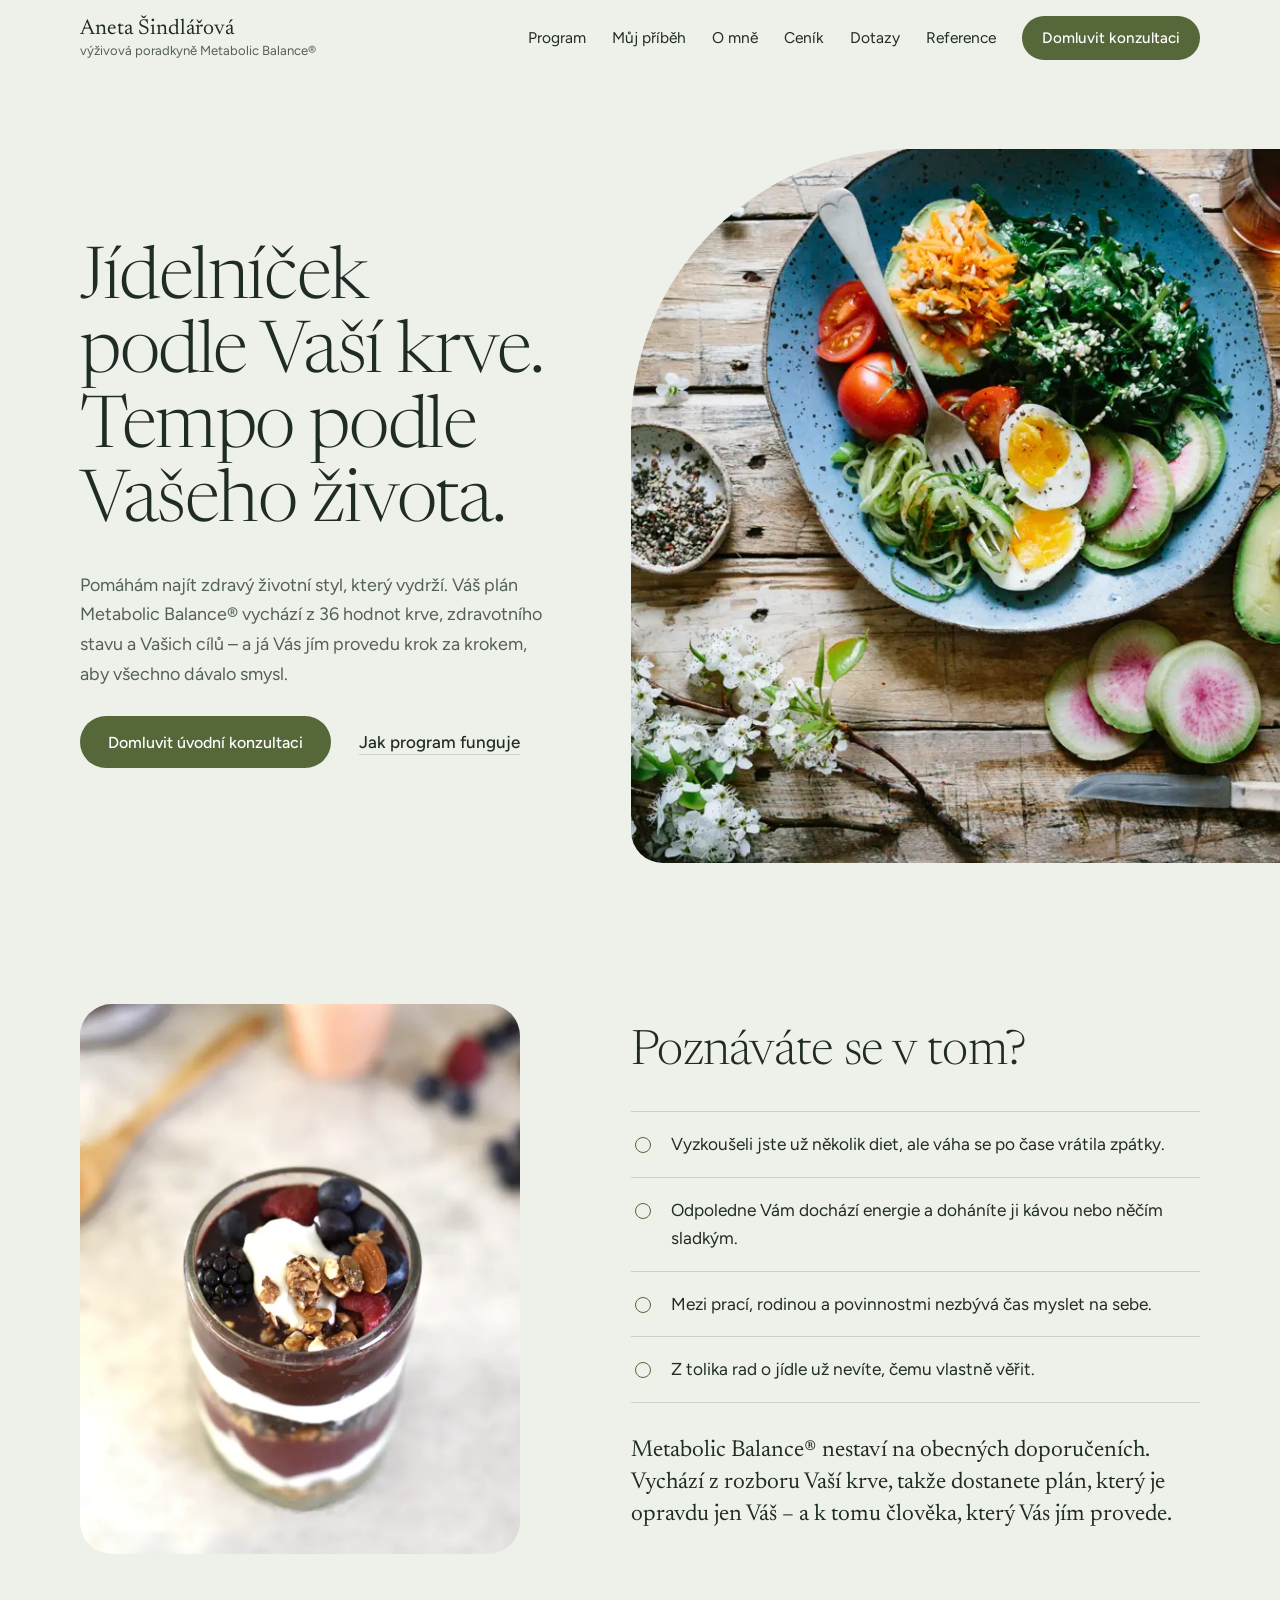
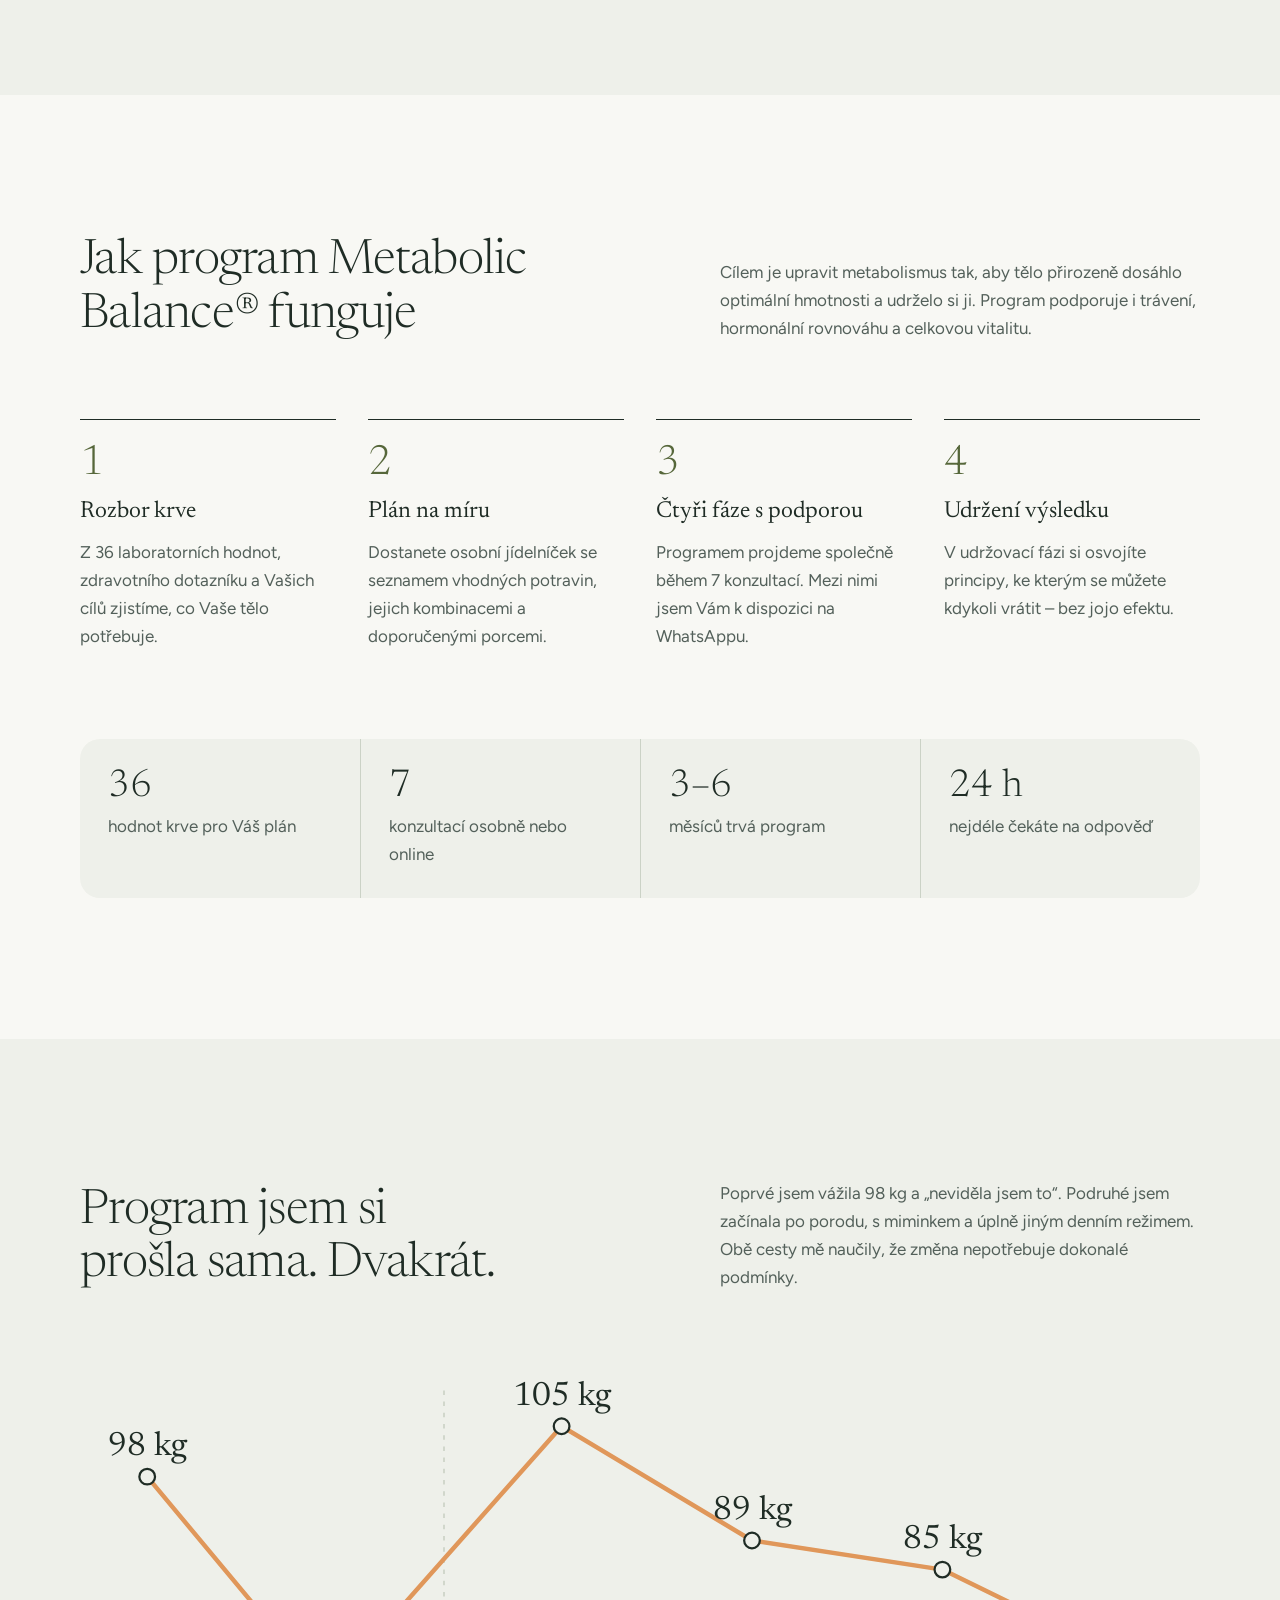
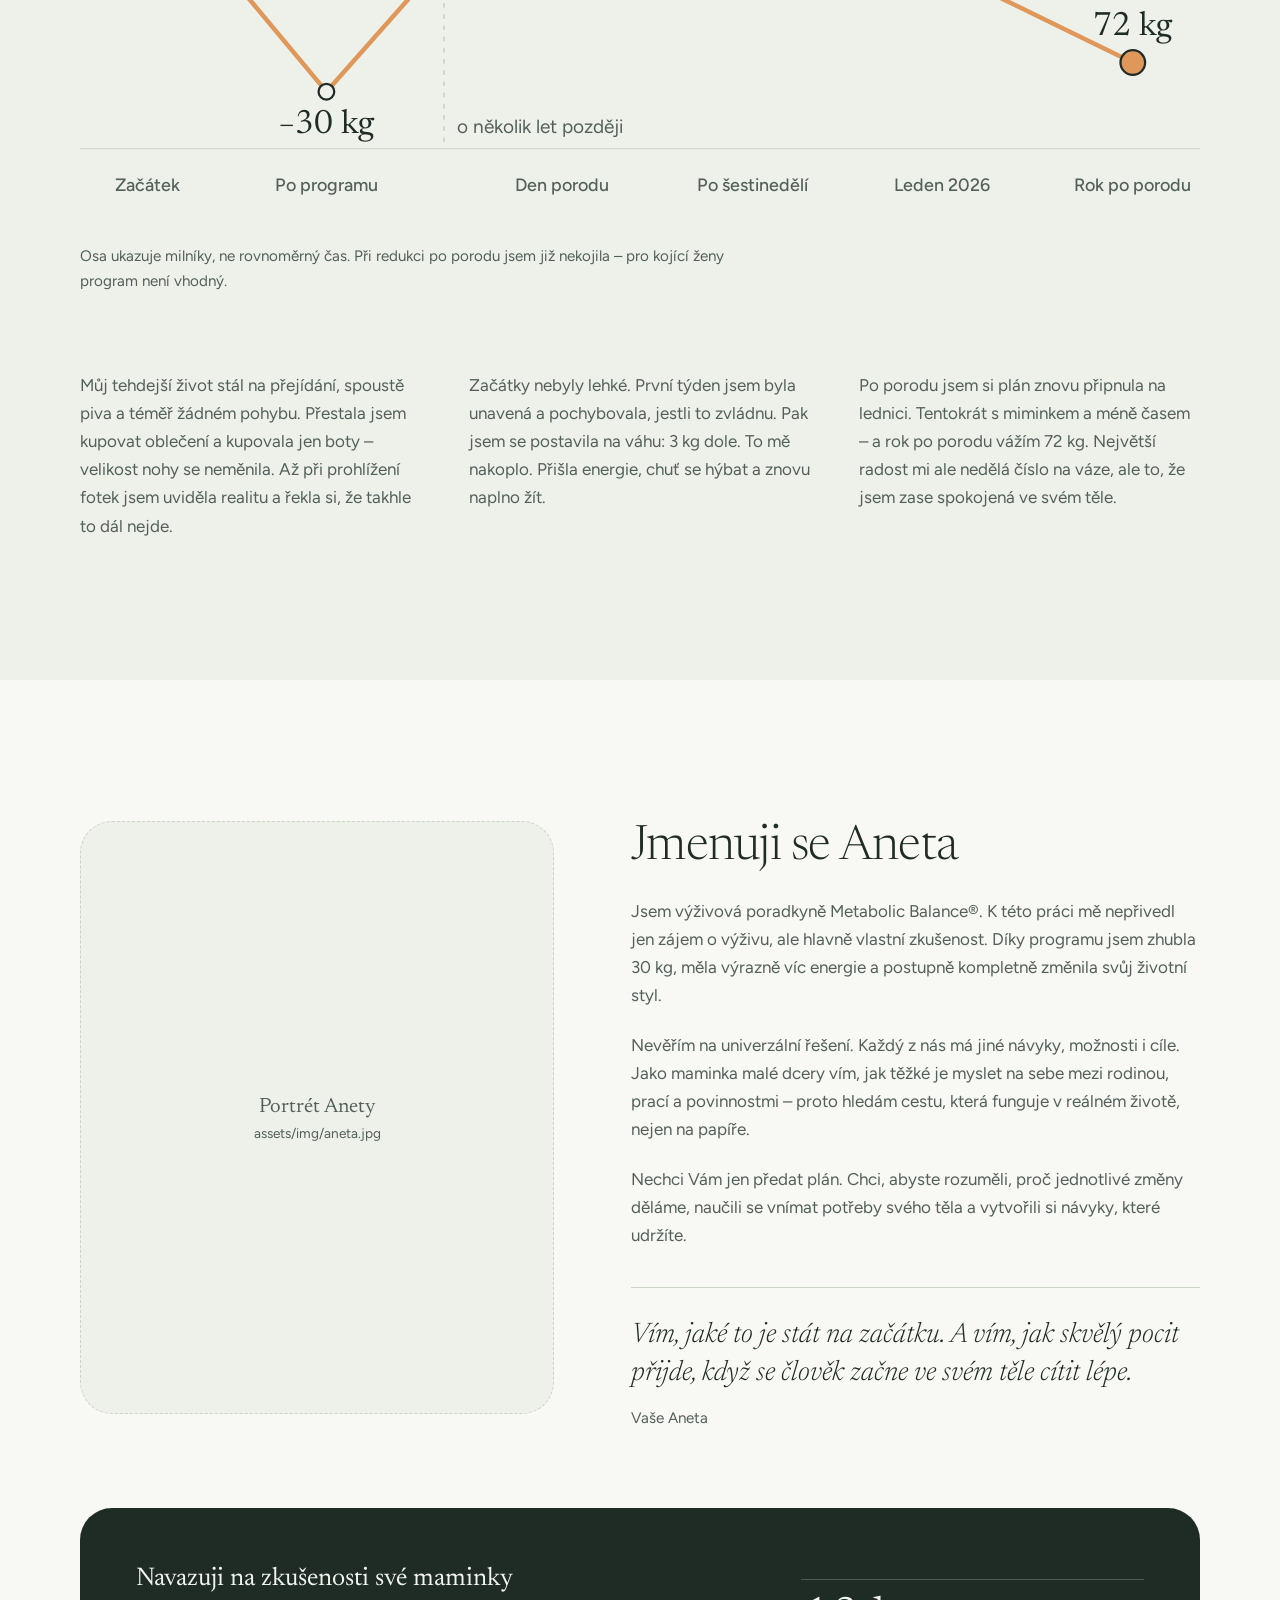
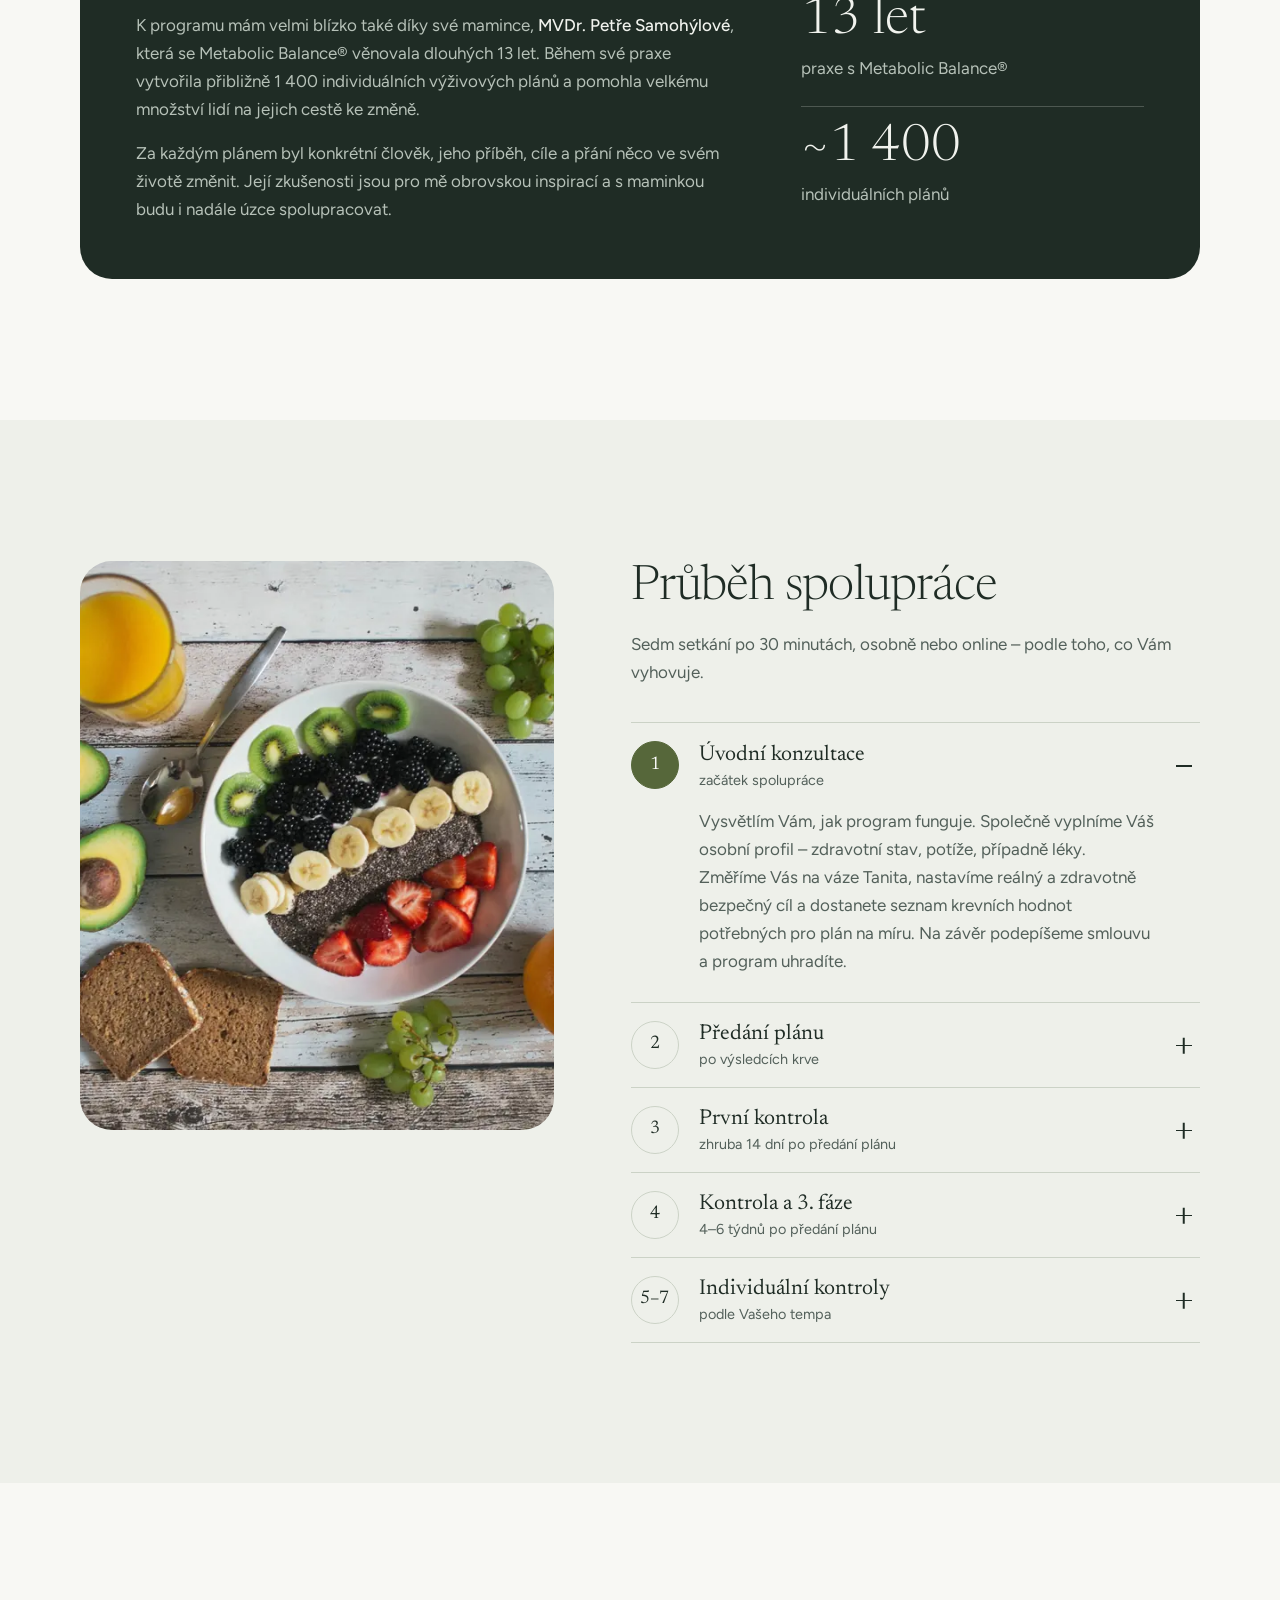
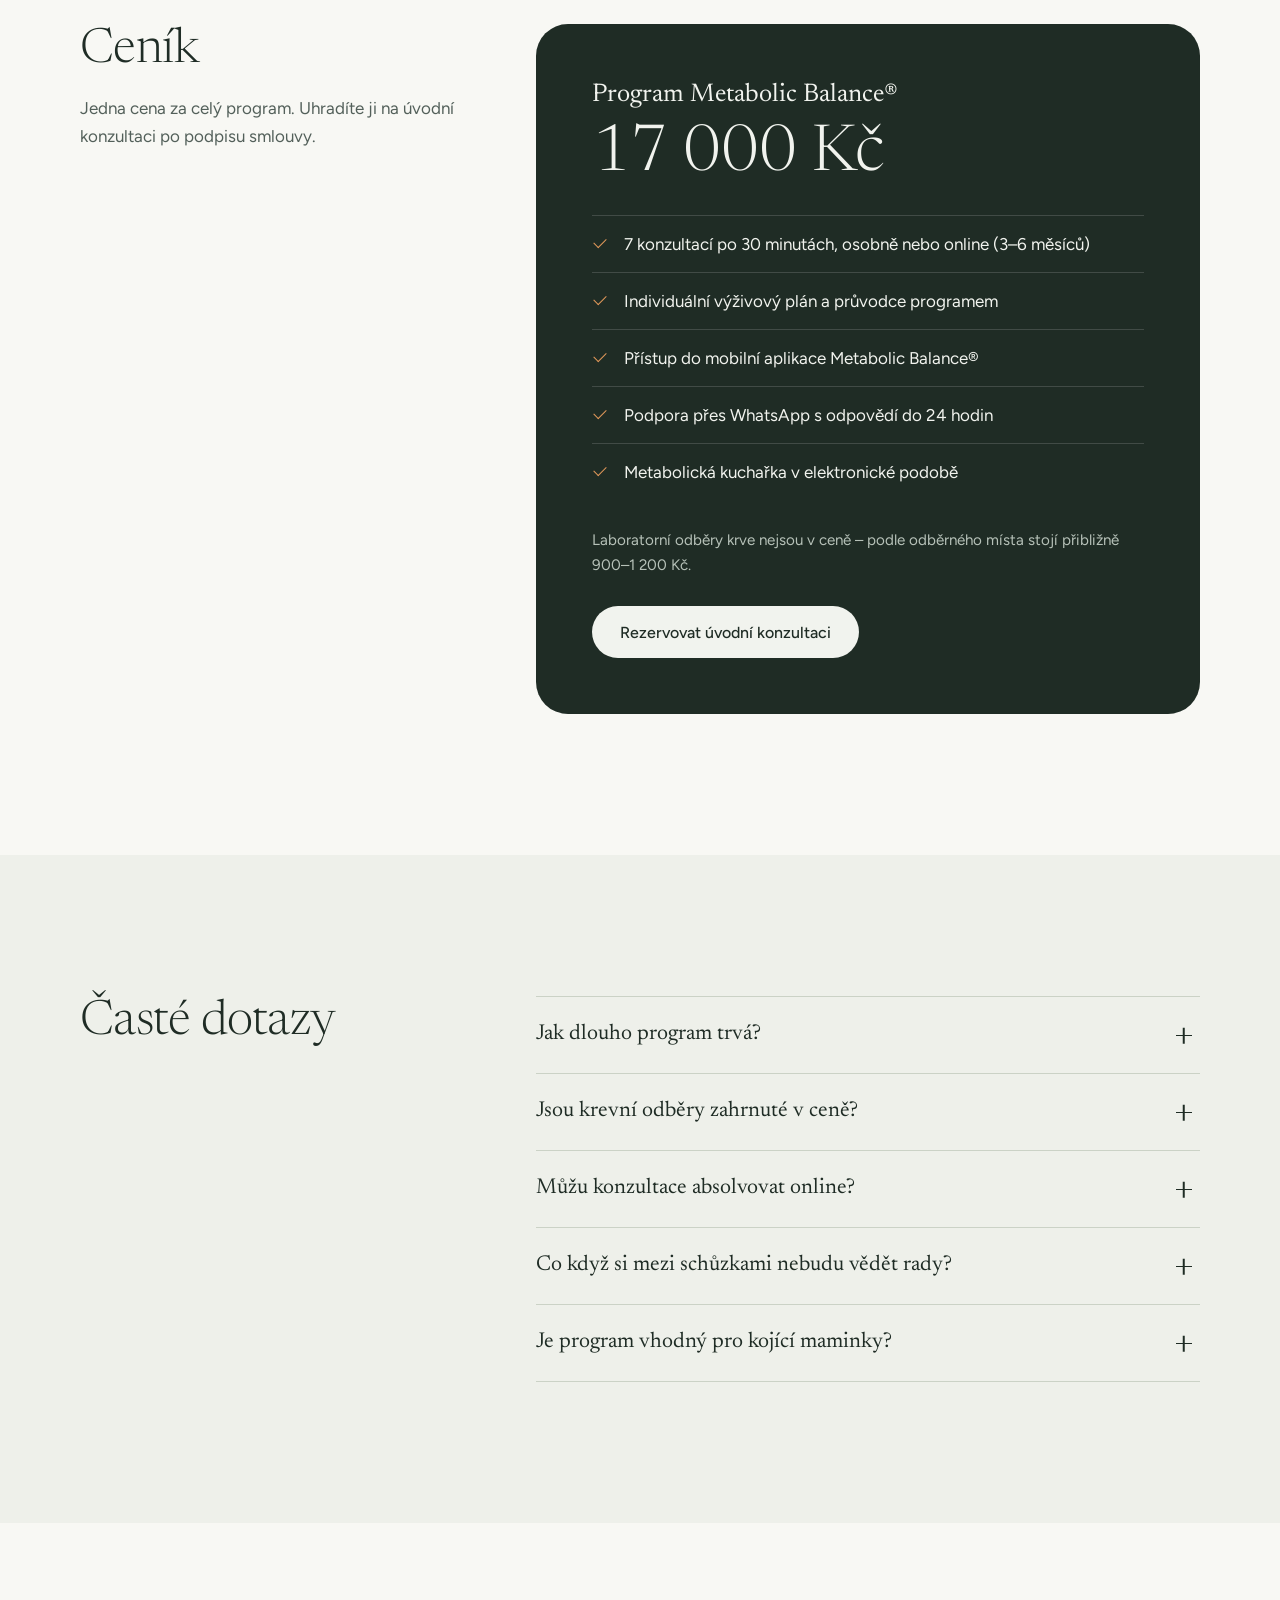
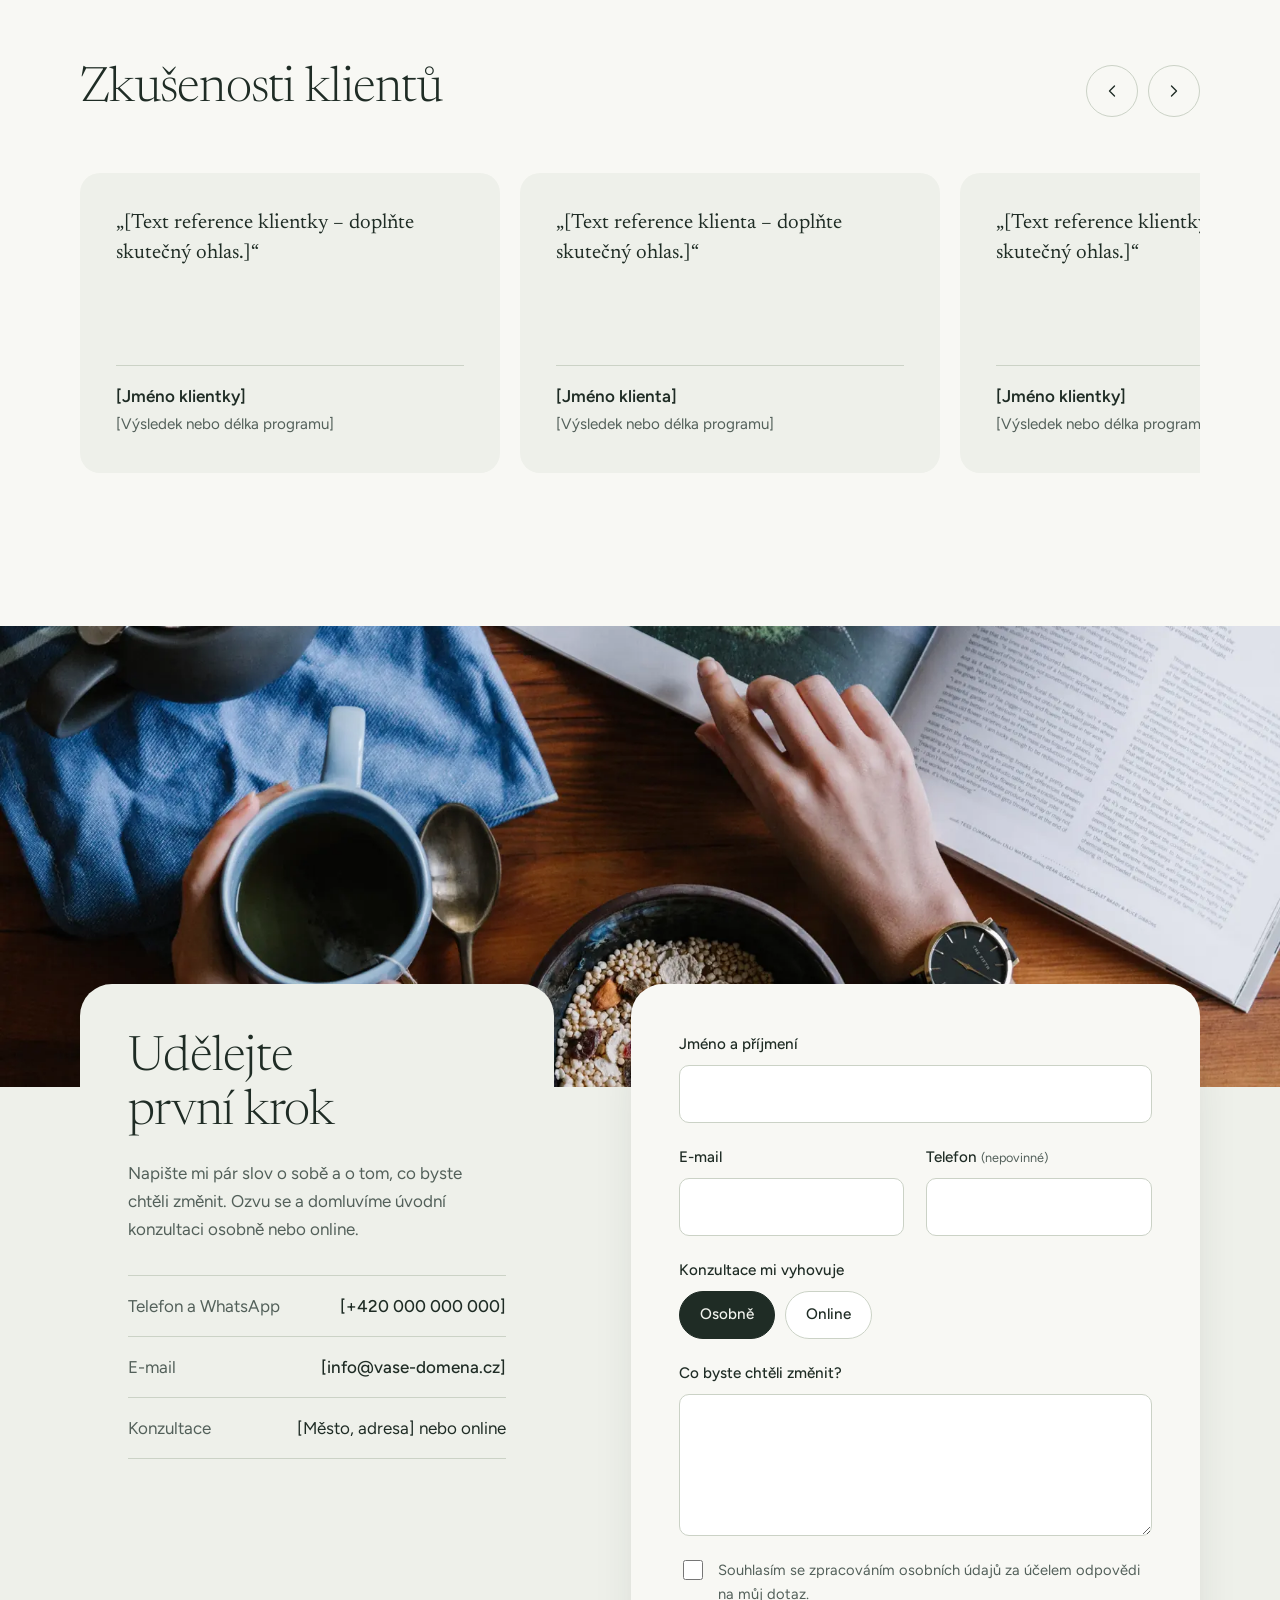
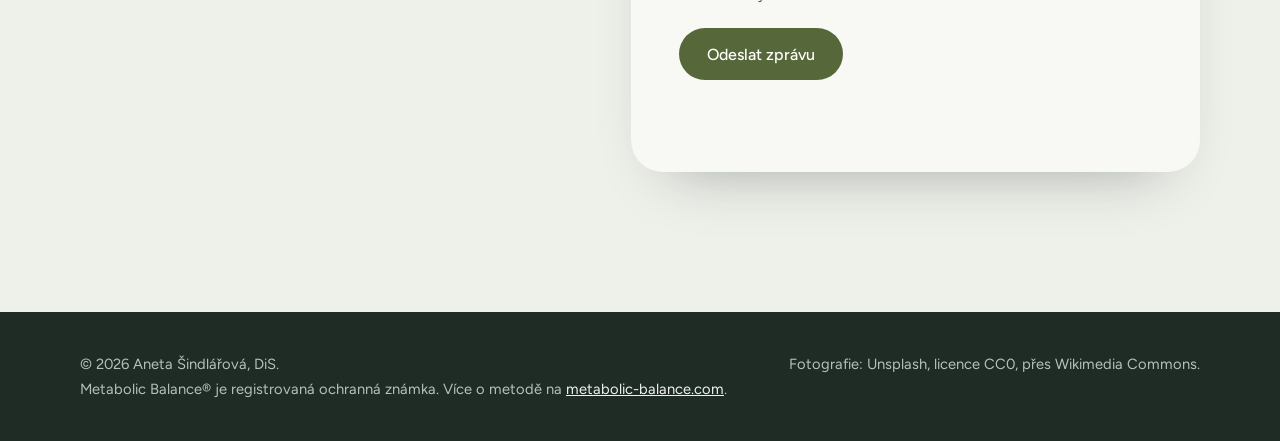
==== aneta-web/index.html @ 7f38ef41 "Add files via upload" ====
<!doctype html>
<html lang="cs">
<head>
  <meta charset="utf-8">
  <meta name="viewport" content="width=device-width, initial-scale=1, viewport-fit=cover">
  <title>Aneta Šindlářová – výživová poradkyně Metabolic Balance®</title>
  <meta name="description" content="Individuální výživový plán Metabolic Balance® sestavený z 36 hodnot Vaší krve. Osobní vedení, 7 konzultací osobně i online a podpora po celou dobu programu.">
  <meta name="theme-color" content="#1F2C25">
  <link rel="icon" href="favicon.svg" type="image/svg+xml">

  <meta property="og:type" content="website">
  <meta property="og:locale" content="cs_CZ">
  <meta property="og:title" content="Aneta Šindlářová – výživová poradkyně Metabolic Balance®">
  <meta property="og:description" content="Jídelníček podle Vaší krve, tempo podle Vašeho života. Individuální plán Metabolic Balance® s osobní podporou.">
  <meta property="og:image" content="assets/img/hero-1000.jpg">

  <link rel="preconnect" href="https://fonts.googleapis.com">
  <link rel="preconnect" href="https://fonts.gstatic.com" crossorigin>
  <link href="https://fonts.googleapis.com/css2?family=Figtree:wght@400;500;600&family=Newsreader:ital,opsz,wght@0,6..72,300;0,6..72,400;1,6..72,300;1,6..72,400&display=swap" rel="stylesheet">
  <link rel="preload" as="image" href="assets/img/hero-1800.webp" type="image/webp" imagesrcset="assets/img/hero-1000.webp 1000w, assets/img/hero-1800.webp 1800w" imagesizes="(min-width: 900px) 55vw, 100vw">
  <link rel="stylesheet" href="assets/css/styles.css">

  <script type="application/ld+json">
  {
    "@context": "https://schema.org",
    "@type": "ProfessionalService",
    "name": "Aneta Šindlářová, DiS. – výživové poradenství Metabolic Balance®",
    "description": "Individuální výživový plán Metabolic Balance® sestavený z 36 hodnot krve, s osobním vedením a podporou.",
    "priceRange": "17 000 Kč",
    "areaServed": "CZ"
  }
  </script>
</head>
<body>
  <a class="skip" href="#obsah">Přeskočit na obsah</a>

  <header class="site-header" data-header>
    <div class="wrap header-inner">
      <a class="brand" href="#top" aria-label="Aneta Šindlářová – úvod">
        <span class="brand-name">Aneta Šindlářová</span>
        <span class="brand-role">výživová poradkyně Metabolic Balance®</span>
      </a>
      <button class="nav-toggle" type="button" aria-expanded="false" aria-controls="menu" data-nav-toggle>
        <span class="nav-toggle-bars" aria-hidden="true"></span>
        <span class="sr-only">Menu</span>
      </button>
      <nav class="nav" id="menu" aria-label="Hlavní menu" data-nav>
        <a href="#program">Program</a>
        <a href="#pribeh">Můj příběh</a>
        <a href="#o-mne">O mně</a>
        <a href="#cenik">Ceník</a>
        <a href="#dotazy">Dotazy</a>
        <a href="#reference">Reference</a>
        <a class="btn btn-small" href="#kontakt">Domluvit konzultaci</a>
      </nav>
    </div>
  </header>

  <main id="obsah">

    <!-- ÚVOD -->
    <section class="hero" id="top">
      <div class="wrap hero-grid">
        <div class="hero-copy">
          <h1 class="display">Jídelníček podle Vaší krve. Tempo podle Vašeho života.</h1>
          <p class="lead">Pomáhám najít zdravý životní styl, který vydrží. Váš plán Metabolic Balance® vychází z 36 hodnot krve, zdravotního stavu a Vašich cílů – a já Vás jím provedu krok za krokem, aby všechno dávalo smysl.</p>
          <div class="actions">
            <a class="btn" href="#kontakt">Domluvit úvodní konzultaci</a>
            <a class="link" href="#program">Jak program funguje</a>
          </div>
        </div>
        <figure class="hero-media">
          <picture>
            <source type="image/webp" srcset="assets/img/hero-1000.webp 1000w, assets/img/hero-1800.webp 1800w" sizes="(min-width: 900px) 55vw, 100vw">
            <img src="assets/img/hero-1800.jpg" srcset="assets/img/hero-1000.jpg 1000w, assets/img/hero-1800.jpg 1800w" sizes="(min-width: 900px) 55vw, 100vw" width="1800" height="1350" alt="Miska se zeleninou, vejcem a avokádem na dřevěném stole">
          </picture>
        </figure>
      </div>
    </section>

    <!-- POZNÁVÁTE SE -->
    <section class="section recognise" aria-labelledby="poznavate-se">
      <div class="wrap recognise-grid">
        <figure class="recognise-media">
          <picture>
            <source type="image/webp" srcset="assets/img/klid-600.webp 600w, assets/img/klid-1000.webp 1000w" sizes="(min-width: 900px) 34vw, 90vw">
            <img src="assets/img/klid-1000.jpg" srcset="assets/img/klid-600.jpg 600w, assets/img/klid-1000.jpg 1000w" sizes="(min-width: 900px) 34vw, 90vw" width="1000" height="1250" loading="lazy" alt="Sklenice s jogurtem, ořechy a lesním ovocem">
          </picture>
        </figure>
        <div class="recognise-copy">
          <h2 class="h2" id="poznavate-se">Poznáváte se v tom?</h2>
          <ul class="checklist">
            <li>Vyzkoušeli jste už několik diet, ale váha se po čase vrátila zpátky.</li>
            <li>Odpoledne Vám dochází energie a doháníte ji kávou nebo něčím sladkým.</li>
            <li>Mezi prací, rodinou a povinnostmi nezbývá čas myslet na sebe.</li>
            <li>Z tolika rad o jídle už nevíte, čemu vlastně věřit.</li>
          </ul>
          <p class="note-strong">Metabolic Balance® nestaví na obecných doporučeních. Vychází z rozboru Vaší krve, takže dostanete plán, který je opravdu jen Váš – a k tomu člověka, který Vás jím provede.</p>
        </div>
      </div>
    </section>

    <!-- PROGRAM -->
    <section class="section program" id="program" aria-labelledby="program-title">
      <div class="wrap">
        <div class="section-head">
          <h2 class="h2" id="program-title">Jak program Metabolic Balance® funguje</h2>
          <p>Cílem je upravit metabolismus tak, aby tělo přirozeně dosáhlo optimální hmotnosti a udrželo si ji. Program podporuje i trávení, hormonální rovnováhu a celkovou vitalitu.</p>
        </div>
        <ol class="steps">
          <li>
            <h3>Rozbor krve</h3>
            <p>Z 36 laboratorních hodnot, zdravotního dotazníku a Vašich cílů zjistíme, co Vaše tělo potřebuje.</p>
          </li>
          <li>
            <h3>Plán na míru</h3>
            <p>Dostanete osobní jídelníček se seznamem vhodných potravin, jejich kombinacemi a doporučenými porcemi.</p>
          </li>
          <li>
            <h3>Čtyři fáze s podporou</h3>
            <p>Programem projdeme společně během 7 konzultací. Mezi nimi jsem Vám k dispozici na WhatsAppu.</p>
          </li>
          <li>
            <h3>Udržení výsledku</h3>
            <p>V udržovací fázi si osvojíte principy, ke kterým se můžete kdykoli vrátit – bez jojo efektu.</p>
          </li>
        </ol>
        <dl class="facts">
          <div><dt>36</dt><dd>hodnot krve pro Váš plán</dd></div>
          <div><dt>7</dt><dd>konzultací osobně nebo online</dd></div>
          <div><dt>3–6</dt><dd>měsíců trvá program</dd></div>
          <div><dt>24 h</dt><dd>nejdéle čekáte na odpověď</dd></div>
        </dl>
      </div>
    </section>

    <!-- PŘÍBĚH -->
    <section class="section story" id="pribeh" aria-labelledby="pribeh-title">
      <div class="wrap">
        <div class="section-head">
          <h2 class="h2" id="pribeh-title">Program jsem si prošla sama. Dvakrát.</h2>
          <p>Poprvé jsem vážila 98&nbsp;kg a „neviděla jsem to“. Podruhé jsem začínala po porodu, s miminkem a úplně jiným denním režimem. Obě cesty mě naučily, že změna nepotřebuje dokonalé podmínky.</p>
        </div>

        <figure class="journey" data-journey>
          <div class="journey-scroll">
            <svg class="journey-chart" viewBox="0 0 1000 400" role="img" aria-labelledby="journey-title journey-desc">
              <title id="journey-title">Moje váha v klíčových okamžicích</title>
              <desc id="journey-desc">Začátek 98 kg, po prvním programu o 30 kg méně, v den porodu 105 kg, po šestinedělí 89 kg, v lednu 2026 85 kg a rok po porodu 72 kg.</desc>
              <line class="journey-grid" x1="0" y1="340" x2="1000" y2="340"></line>
              <line class="journey-split" x1="325" y1="20" x2="325" y2="340"></line>
              <text class="journey-split-label" x="337" y="326">o několik let později</text>
              <path class="journey-line" pathLength="1" d="M60 97 L220 289 L430 52 L600 154 L770 180 L940 263"></path>
              <g class="journey-points">
                <circle cx="60" cy="97" r="7"></circle>
                <circle cx="220" cy="289" r="7"></circle>
                <circle cx="430" cy="52" r="7"></circle>
                <circle cx="600" cy="154" r="7"></circle>
                <circle cx="770" cy="180" r="7"></circle>
                <circle class="journey-end" cx="940" cy="263" r="11"></circle>
              </g>
              <g class="journey-kg">
                <text x="60" y="78">98 kg</text>
                <text x="220" y="326">−30 kg</text>
                <text x="430" y="33">105 kg</text>
                <text x="600" y="135">89 kg</text>
                <text x="770" y="161">85 kg</text>
                <text x="940" y="238">72 kg</text>
              </g>
              <g class="journey-when">
                <text x="60" y="378">Začátek</text>
                <text x="220" y="378">Po programu</text>
                <text x="430" y="378">Den porodu</text>
                <text x="600" y="378">Po šestinedělí</text>
                <text x="770" y="378">Leden 2026</text>
                <text x="940" y="378">Rok po porodu</text>
              </g>
            </svg>
          </div>
          <figcaption>Osa ukazuje milníky, ne rovnoměrný čas. Při redukci po porodu jsem již nekojila – pro kojící ženy program není vhodný.</figcaption>
        </figure>

        <div class="story-cols">
          <p>Můj tehdejší život stál na přejídání, spoustě piva a téměř žádném pohybu. Přestala jsem kupovat oblečení a kupovala jen boty – velikost nohy se neměnila. Až při prohlížení fotek jsem uviděla realitu a řekla si, že takhle to dál nejde.</p>
          <p>Začátky nebyly lehké. První týden jsem byla unavená a pochybovala, jestli to zvládnu. Pak jsem se postavila na váhu: 3&nbsp;kg dole. To mě nakoplo. Přišla energie, chuť se hýbat a znovu naplno žít.</p>
          <p>Po porodu jsem si plán znovu připnula na lednici. Tentokrát s miminkem a méně časem – a rok po porodu vážím 72&nbsp;kg. Největší radost mi ale nedělá číslo na váze, ale to, že jsem zase spokojená ve svém těle.</p>
        </div>
      </div>
    </section>

    <!-- O MNĚ + MAMINKA -->
    <section class="section about" id="o-mne" aria-labelledby="o-mne-title">
      <div class="wrap about-grid">
        <figure class="portrait">
          <!-- Nahraďte fotografií: assets/img/aneta.jpg (doporučeno 1000 × 1250 px) -->
          <div class="portrait-placeholder" role="img" aria-label="Místo pro portrét Anety">Portrét Anety<br><small>assets/img/aneta.jpg</small></div>
        </figure>
        <div class="about-copy">
          <h2 class="h2" id="o-mne-title">Jmenuji se Aneta</h2>
          <p>Jsem výživová poradkyně Metabolic Balance®. K této práci mě nepřivedl jen zájem o výživu, ale hlavně vlastní zkušenost. Díky programu jsem zhubla 30&nbsp;kg, měla výrazně víc energie a postupně kompletně změnila svůj životní styl.</p>
          <p>Nevěřím na univerzální řešení. Každý z nás má jiné návyky, možnosti i cíle. Jako maminka malé dcery vím, jak těžké je myslet na sebe mezi rodinou, prací a povinnostmi – proto hledám cestu, která funguje v reálném životě, nejen na papíře.</p>
          <p>Nechci Vám jen předat plán. Chci, abyste rozuměli, proč jednotlivé změny děláme, naučili se vnímat potřeby svého těla a vytvořili si návyky, které udržíte.</p>
          <blockquote class="pull">
            <p>Vím, jaké to je stát na začátku. A vím, jak skvělý pocit přijde, když se člověk začne ve svém těle cítit lépe.</p>
            <footer>Vaše Aneta</footer>
          </blockquote>
        </div>

        <aside class="mother" aria-labelledby="maminka-title">
          <div class="mother-text">
            <h3 class="h3" id="maminka-title">Navazuji na zkušenosti své maminky</h3>
            <p>K programu mám velmi blízko také díky své mamince, <strong>MVDr. Petře Samohýlové</strong>, která se Metabolic Balance® věnovala dlouhých 13 let. Během své praxe vytvořila přibližně 1&nbsp;400 individuálních výživových plánů a pomohla velkému množství lidí na jejich cestě ke změně.</p>
            <p>Za každým plánem byl konkrétní člověk, jeho příběh, cíle a přání něco ve svém životě změnit. Její zkušenosti jsou pro mě obrovskou inspirací a s maminkou budu i nadále úzce spolupracovat.</p>
          </div>
          <dl class="mother-facts">
            <div><dt>13 let</dt><dd>praxe s Metabolic Balance®</dd></div>
            <div><dt>~1 400</dt><dd>individuálních plánů</dd></div>
          </dl>
        </aside>
      </div>
    </section>

    <!-- PRŮBĚH -->
    <section class="section process" id="prubeh" aria-labelledby="prubeh-title">
      <div class="wrap process-grid">
        <div class="process-media">
          <picture>
            <source type="image/webp" srcset="assets/img/talir-800.webp 800w, assets/img/talir-1400.webp 1400w" sizes="(min-width: 900px) 42vw, 90vw">
            <img src="assets/img/talir-1400.jpg" srcset="assets/img/talir-800.jpg 800w, assets/img/talir-1400.jpg 1400w" sizes="(min-width: 900px) 42vw, 90vw" width="1400" height="1120" loading="lazy" alt="Snídaňová miska s ovocem, avokádem a celozrnným chlebem">
          </picture>
        </div>
        <div class="process-copy">
          <h2 class="h2" id="prubeh-title">Průběh spolupráce</h2>
          <p class="muted">Sedm setkání po 30 minutách, osobně nebo online – podle toho, co Vám vyhovuje.</p>
          <div class="accordion">
            <details open>
              <summary><span class="acc-num">1</span><span class="acc-title">Úvodní konzultace<small>začátek spolupráce</small></span></summary>
              <p>Vysvětlím Vám, jak program funguje. Společně vyplníme Váš osobní profil – zdravotní stav, potíže, případně léky. Změříme Vás na váze Tanita, nastavíme reálný a zdravotně bezpečný cíl a dostanete seznam krevních hodnot potřebných pro plán na míru. Na závěr podepíšeme smlouvu a program uhradíte.</p>
            </details>
            <details>
              <summary><span class="acc-num">2</span><span class="acc-title">Předání plánu<small>po výsledcích krve</small></span></summary>
              <p>Plán dostanete v tištěné podobě a podrobně spolu projdeme 1. a 2. fázi programu. Poradím Vám s výběrem potravin i jejich přípravou.</p>
            </details>
            <details>
              <summary><span class="acc-num">3</span><span class="acc-title">První kontrola<small>zhruba 14 dní po předání plánu</small></span></summary>
              <p>Probereme, jak probíhá 1. a 2. fáze, zhodnotíme Váš celkový stav a proběhne kontrolní vážení a měření. Podle potřeby předám 3. fázi a vysvětlím, jak v těle fungují sacharidy.</p>
            </details>
            <details>
              <summary><span class="acc-num">4</span><span class="acc-title">Kontrola a 3. fáze<small>4–6 týdnů po předání plánu</small></span></summary>
              <p>Zhodnotíme celkový stav, proběhne vážení a měření. Pomohu pojmenovat případné potíže a jejich příznaky a doporučím vhodné sportovní aktivity.</p>
            </details>
            <details>
              <summary><span class="acc-num">5–7</span><span class="acc-title">Individuální kontroly<small>podle Vašeho tempa</small></span></summary>
              <p>Každé setkání zaměříme na Vaše potřeby a pokrok, vždy s vážením a měřením. Po dosažení cíle Vám předám 4., udržovací fázi programu.</p>
            </details>
          </div>
        </div>
      </div>
    </section>

    <!-- CENÍK -->
    <section class="section pricing" id="cenik" aria-labelledby="cenik-title">
      <div class="wrap pricing-grid">
        <div>
          <h2 class="h2" id="cenik-title">Ceník</h2>
          <p class="muted">Jedna cena za celý program. Uhradíte ji na úvodní konzultaci po podpisu smlouvy.</p>
        </div>
        <div class="price-card">
          <div class="price-head">
            <h3 class="h3">Program Metabolic Balance®</h3>
            <p class="price">17 000 Kč</p>
          </div>
          <ul class="includes">
            <li>7 konzultací po 30 minutách, osobně nebo online (3–6 měsíců)</li>
            <li>Individuální výživový plán a průvodce programem</li>
            <li>Přístup do mobilní aplikace Metabolic Balance®</li>
            <li>Podpora přes WhatsApp s odpovědí do 24 hodin</li>
            <li>Metabolická kuchařka v elektronické podobě</li>
          </ul>
          <p class="price-note">Laboratorní odběry krve nejsou v ceně – podle odběrného místa stojí přibližně 900–1&nbsp;200&nbsp;Kč.</p>
          <a class="btn btn-light" href="#kontakt">Rezervovat úvodní konzultaci</a>
        </div>
      </div>
    </section>

    <!-- DOTAZY -->
    <section class="section faq" id="dotazy" aria-labelledby="dotazy-title">
      <div class="wrap faq-grid">
        <h2 class="h2" id="dotazy-title">Časté dotazy</h2>
        <div class="accordion accordion-plain">
          <details>
            <summary><span class="acc-title">Jak dlouho program trvá?</span></summary>
            <p>Zpravidla 3 až 6 měsíců. Záleží na Vašem cíli a tempu – sedm konzultací rozložíme podle toho, jak budete postupovat.</p>
          </details>
          <details>
            <summary><span class="acc-title">Jsou krevní odběry zahrnuté v ceně?</span></summary>
            <p>Ne. Odběry si hradíte zvlášť v laboratoři, podle odběrného místa přibližně 900–1&nbsp;200&nbsp;Kč. Seznam potřebných hodnot dostanete na úvodní konzultaci.</p>
          </details>
          <details>
            <summary><span class="acc-title">Můžu konzultace absolvovat online?</span></summary>
            <p>Ano. Každou konzultaci můžete mít osobně nebo online, podle toho, co Vám vyhovuje.</p>
          </details>
          <details>
            <summary><span class="acc-title">Co když si mezi schůzkami nebudu vědět rady?</span></summary>
            <p>Napište mi na WhatsApp – odpovídám nejpozději do 24 hodin. Svůj plán máte navíc stále po ruce v mobilní aplikaci.</p>
          </details>
          <details>
            <summary><span class="acc-title">Je program vhodný pro kojící maminky?</span></summary>
            <p>Ne, pro kojící ženy program vhodný není. Ráda se s Vámi spojím, až budete mít kojení za sebou.</p>
          </details>
        </div>
      </div>
    </section>

    <!-- REFERENCE -->
    <section class="section references" id="reference" aria-labelledby="reference-title">
      <div class="wrap">
        <div class="ref-head">
          <h2 class="h2" id="reference-title">Zkušenosti klientů</h2>
          <div class="ref-controls">
            <button type="button" class="round-btn" data-ref-prev aria-label="Předchozí reference"><svg aria-hidden="true" viewBox="0 0 24 24"><path d="M15 6l-6 6 6 6"/></svg></button>
            <button type="button" class="round-btn" data-ref-next aria-label="Další reference"><svg aria-hidden="true" viewBox="0 0 24 24"><path d="M9 6l6 6-6 6"/></svg></button>
          </div>
        </div>
        <!--
          Jak přidat referenci: zkopírujte celý blok <figure class="ref-card">…</figure>
          a přepište text, jméno a výsledek. Uvádějte jen skutečné ohlasy se souhlasem klienta.
        -->
        <div class="ref-track" data-ref-track tabindex="0" aria-label="Reference klientů">
          <figure class="ref-card">
            <blockquote><p>[Text reference klientky – doplňte skutečný ohlas.]</p></blockquote>
            <figcaption><strong>[Jméno klientky]</strong><span>[Výsledek nebo délka programu]</span></figcaption>
          </figure>
          <figure class="ref-card">
            <blockquote><p>[Text reference klienta – doplňte skutečný ohlas.]</p></blockquote>
            <figcaption><strong>[Jméno klienta]</strong><span>[Výsledek nebo délka programu]</span></figcaption>
          </figure>
          <figure class="ref-card">
            <blockquote><p>[Text reference klientky – doplňte skutečný ohlas.]</p></blockquote>
            <figcaption><strong>[Jméno klientky]</strong><span>[Výsledek nebo délka programu]</span></figcaption>
          </figure>
          <figure class="ref-card">
            <blockquote><p>[Text reference klientky – doplňte skutečný ohlas.]</p></blockquote>
            <figcaption><strong>[Jméno klientky]</strong><span>[Výsledek nebo délka programu]</span></figcaption>
          </figure>
        </div>
      </div>
    </section>

    <!-- KONTAKT -->
    <section class="contact" id="kontakt" aria-labelledby="kontakt-title">
      <div class="contact-media">
        <picture>
          <source type="image/webp" srcset="assets/img/cas-1000.webp 1000w, assets/img/cas-1800.webp 1800w" sizes="100vw">
          <img src="assets/img/cas-1800.jpg" srcset="assets/img/cas-1000.jpg 1000w, assets/img/cas-1800.jpg 1800w" sizes="100vw" width="1800" height="1125" loading="lazy" alt="Ruce u snídaně s kávou a časopisem">
        </picture>
      </div>
      <div class="wrap contact-grid">
        <div class="contact-copy">
          <h2 class="h2" id="kontakt-title">Udělejte první krok</h2>
          <p>Napište mi pár slov o sobě a o tom, co byste chtěli změnit. Ozvu se a domluvíme úvodní konzultaci osobně nebo online.</p>
          <ul class="contact-list">
            <li><span>Telefon a WhatsApp</span><a href="tel:+420000000000">[+420 000 000 000]</a></li>
            <li><span>E-mail</span><a href="mailto:info@example.cz">[info@vase-domena.cz]</a></li>
            <li><span>Konzultace</span><span>[Město, adresa] nebo online</span></li>
          </ul>
        </div>
        <!-- Formulář: zaregistrujte se na formspree.io a nahraďte VAS_FORM_ID svým ID. -->
        <form class="contact-form" action="https://formspree.io/f/VAS_FORM_ID" method="POST" data-form>
          <div class="field">
            <label for="name">Jméno a příjmení</label>
            <input id="name" name="jmeno" type="text" autocomplete="name" required>
          </div>
          <div class="field-row">
            <div class="field">
              <label for="email">E-mail</label>
              <input id="email" name="email" type="email" autocomplete="email" required>
            </div>
            <div class="field">
              <label for="phone">Telefon <small>(nepovinné)</small></label>
              <input id="phone" name="telefon" type="tel" autocomplete="tel">
            </div>
          </div>
          <fieldset class="field">
            <legend>Konzultace mi vyhovuje</legend>
            <div class="chips">
              <label class="chip"><input type="radio" name="forma" value="osobne" checked><span>Osobně</span></label>
              <label class="chip"><input type="radio" name="forma" value="online"><span>Online</span></label>
            </div>
          </fieldset>
          <div class="field">
            <label for="message">Co byste chtěli změnit?</label>
            <textarea id="message" name="zprava" rows="4"></textarea>
          </div>
          <input class="hp" type="text" name="_gotcha" tabindex="-1" autocomplete="off" aria-hidden="true">
          <label class="consent"><input type="checkbox" name="souhlas" required><span>Souhlasím se zpracováním osobních údajů za účelem odpovědi na můj dotaz.</span></label>
          <button class="btn" type="submit">Odeslat zprávu</button>
          <p class="form-status" role="status" data-form-status></p>
        </form>
      </div>
    </section>
  </main>

  <footer class="site-footer">
    <div class="wrap footer-inner">
      <p>© <span data-year>2026</span> Aneta Šindlářová, DiS.<br>Metabolic Balance® je registrovaná ochranná známka. Více o metodě na <a href="https://www.metabolic-balance.com/" rel="noopener">metabolic-balance.com</a>.</p>
      <p class="credits">Fotografie: Unsplash, licence CC0, přes Wikimedia Commons.</p>
    </div>
  </footer>

  <script src="assets/js/main.js" defer></script>
</body>
</html>
---- aneta-web/assets/css/styles.css ----
/* ==========================================================================
   Aneta Šindlářová – výživové poradenství Metabolic Balance®
   Barvy a písma upravíte v proměnných níže.
   ========================================================================== */

:root {
  --paper: #EEF0EA;      /* šalvějový papír – podklad */
  --surface: #F8F8F4;    /* světlé plochy */
  --ink: #1F2C25;        /* rozmarýnová – text, tmavé plochy */
  --muted: #53605A;      /* doprovodný text */
  --olive: #56673A;      /* tlačítka, akcent */
  --olive-dark: #435230;
  --apricot: #E0975A;    /* linka příběhu */
  --line: #CBD2C6;       /* jemné linky */
  --on-dark: #F1F3EE;
  --on-dark-muted: #B6C1B8;

  --serif: "Newsreader", "Iowan Old Style", Georgia, serif;
  --sans: "Figtree", "Segoe UI", system-ui, -apple-system, sans-serif;

  --wrap: 1200px;
  --gutter: clamp(20px, 4vw, 40px);
  --section: clamp(72px, 11vw, 144px);
  --radius-s: 10px;
  --radius-m: 20px;
  --radius-l: 32px;
}

*, *::before, *::after { box-sizing: border-box; }

html {
  scroll-behavior: smooth;
  scroll-padding-top: calc(84px + env(safe-area-inset-top, 0px));
  -webkit-text-size-adjust: 100%;
}

body {
  margin: 0;
  background: var(--paper);
  color: var(--ink);
  font-family: var(--sans);
  font-size: 17px;
  line-height: 1.65;
  -webkit-font-smoothing: antialiased;
  padding-bottom: env(safe-area-inset-bottom, 0px);
}

body { overflow-x: clip; }

img { max-width: 100%; height: auto; display: block; }
a { color: inherit; }
p { margin: 0; }
h1, h2, h3 { margin: 0; font-weight: 400; }

:focus-visible { outline: 2px solid var(--olive); outline-offset: 3px; border-radius: 4px; }

.sr-only {
  position: absolute; width: 1px; height: 1px; padding: 0; margin: -1px;
  overflow: hidden; clip: rect(0 0 0 0); white-space: nowrap; border: 0;
}

.skip {
  position: absolute; left: 16px; top: -60px; z-index: 100;
  background: var(--ink); color: var(--on-dark); padding: 10px 16px; border-radius: var(--radius-s);
}
.skip:focus { top: calc(12px + env(safe-area-inset-top, 0px)); }

.wrap { width: 100%; max-width: var(--wrap); margin: 0 auto; padding-inline: var(--gutter); }
.section { padding-block: var(--section); }

/* ---------- Typografie ---------- */

.display {
  font-family: var(--serif);
  font-weight: 300;
  font-size: clamp(2.6rem, 5.6vw, 4.9rem);
  line-height: 1.04;
  letter-spacing: -0.02em;
  font-optical-sizing: auto;
  text-wrap: balance;
}
.h2 {
  font-family: var(--serif);
  font-weight: 300;
  font-size: clamp(2rem, 3.8vw, 3.2rem);
  line-height: 1.1;
  letter-spacing: -0.015em;
  text-wrap: balance;
}
.h3 {
  font-family: var(--serif);
  font-weight: 400;
  font-size: clamp(1.4rem, 2vw, 1.7rem);
  line-height: 1.2;
}
.lead { font-size: clamp(1.08rem, 1.4vw, 1.22rem); color: var(--muted); max-width: 34em; }
.muted { color: var(--muted); }

/* ---------- Tlačítka a odkazy ---------- */

.btn {
  display: inline-flex; align-items: center; justify-content: center;
  min-height: 52px; padding: 14px 28px;
  border-radius: 999px; border: 0;
  background: var(--olive); color: #fff;
  font: 500 1rem/1.2 var(--sans);
  text-decoration: none; cursor: pointer;
  transition: background-color .2s ease;
}
.btn:hover { background: var(--olive-dark); }
.btn-small { min-height: 44px; padding: 10px 20px; font-size: .95rem; }
.btn-light { background: var(--on-dark); color: var(--ink); }
.btn-light:hover { background: #fff; }

.link {
  display: inline-flex; align-items: center; min-height: 44px;
  font-weight: 500; text-decoration: underline; text-underline-offset: 6px;
  text-decoration-thickness: 1px; text-decoration-color: var(--line);
  transition: text-decoration-color .2s ease;
}
.link:hover { text-decoration-color: var(--ink); }

.actions { display: flex; flex-wrap: wrap; align-items: center; gap: 16px 28px; }

/* ---------- Hlavička ---------- */

.site-header {
  position: sticky; top: 0; z-index: 50;
  padding-top: env(safe-area-inset-top, 0px);
  background: rgba(238, 240, 234, .9);
  -webkit-backdrop-filter: saturate(1.4) blur(12px);
  backdrop-filter: saturate(1.4) blur(12px);
  border-bottom: 1px solid transparent;
  transition: border-color .2s ease;
}
.site-header.is-scrolled { border-bottom-color: var(--line); }
.header-inner { display: flex; align-items: center; justify-content: space-between; gap: 24px; min-height: 76px; }

.brand { display: flex; flex-direction: column; text-decoration: none; line-height: 1.2; }
.brand-name { font-family: var(--serif); font-size: 1.35rem; }
.brand-role { font-size: .82rem; color: var(--muted); }

.nav { display: flex; align-items: center; gap: 4px 26px; font-size: .97rem; }
.nav a:not(.btn) { text-decoration: none; padding: 10px 0; position: relative; }
.nav a:not(.btn)::after {
  content: ""; position: absolute; left: 0; right: 0; bottom: 4px; height: 1px;
  background: currentColor; transform: scaleX(0); transform-origin: left; transition: transform .25s ease;
}
.nav a:not(.btn):hover::after { transform: scaleX(1); }

.nav-toggle {
  display: none; width: 48px; height: 48px; border: 0; background: transparent; cursor: pointer;
  align-items: center; justify-content: center; color: var(--ink);
}
.nav-toggle-bars, .nav-toggle-bars::before, .nav-toggle-bars::after {
  display: block; width: 24px; height: 1.5px; background: currentColor; position: relative;
  transition: transform .25s ease, background-color .25s ease;
}
.nav-toggle-bars::before, .nav-toggle-bars::after { content: ""; position: absolute; left: 0; }
.nav-toggle-bars::before { top: -7px; }
.nav-toggle-bars::after { top: 7px; }
.nav-toggle[aria-expanded="true"] .nav-toggle-bars { background: transparent; }
.nav-toggle[aria-expanded="true"] .nav-toggle-bars::before { transform: translateY(7px) rotate(45deg); }
.nav-toggle[aria-expanded="true"] .nav-toggle-bars::after { transform: translateY(-7px) rotate(-45deg); }

@media (max-width: 960px) {
  .nav-toggle { display: inline-flex; }
  .nav {
    position: absolute; left: 0; right: 0; top: 100%;
    flex-direction: column; align-items: stretch; gap: 0;
    padding: 8px var(--gutter) 24px;
    background: var(--paper); border-bottom: 1px solid var(--line);
    display: none;
  }
  .nav.is-open { display: flex; }
  .nav a:not(.btn) { padding: 14px 0; border-bottom: 1px solid var(--line); font-size: 1.1rem; }
  .nav a:not(.btn)::after { display: none; }
  .nav .btn { margin-top: 18px; }
}

/* ---------- Úvod ---------- */

.hero { padding-block: clamp(32px, 6vw, 72px) var(--section); }
.hero-grid {
  display: grid; gap: clamp(36px, 6vw, 80px); align-items: center;
  grid-template-columns: minmax(0, 1fr);
}
.hero-copy { display: flex; flex-direction: column; gap: 28px; }
.hero-media { margin: 0; }
.hero-media img {
  width: 100%; aspect-ratio: 4 / 3.4; object-fit: cover;
  border-radius: 220px var(--radius-m) var(--radius-m) var(--radius-m);
}
@media (min-width: 900px) {
  .hero-grid { grid-template-columns: minmax(0, 5fr) minmax(0, 6fr); }
  .hero-media { margin-right: calc(-1 * var(--gutter)); }
  .hero-media img { aspect-ratio: 4 / 4.4; border-radius: 280px 0 0 var(--radius-l); }
}
@media (min-width: 1280px) {
  .hero-media { margin-right: calc((100vw - var(--wrap)) / -2 - var(--gutter)); }
}

/* ---------- Poznáváte se ---------- */

.recognise { padding-top: 0; }
.recognise-grid { display: grid; gap: clamp(36px, 6vw, 96px); align-items: center; }
.recognise-media { margin: 0; }
.recognise-media img { border-radius: var(--radius-l); aspect-ratio: 4 / 5; object-fit: cover; width: 100%; }
.recognise-copy { display: flex; flex-direction: column; gap: 32px; max-width: 36em; }
@media (min-width: 900px) {
  .recognise-grid { grid-template-columns: minmax(0, 5fr) minmax(0, 6fr); }
  .recognise-media { max-width: 440px; }
}

.checklist { list-style: none; margin: 0; padding: 0; border-top: 1px solid var(--line); }
.checklist li {
  position: relative; padding: 18px 0 18px 40px; border-bottom: 1px solid var(--line);
  font-size: 1.08rem;
}
.checklist li::before {
  content: ""; position: absolute; left: 4px; top: 25px; width: 16px; height: 16px;
  border: 1.5px solid var(--olive); border-radius: 50%;
}
.note-strong { font-family: var(--serif); font-size: clamp(1.25rem, 1.8vw, 1.5rem); line-height: 1.4; }

/* ---------- Program ---------- */

.program { background: var(--surface); }
.section-head {
  display: grid; gap: 20px 64px; margin-bottom: clamp(48px, 6vw, 80px);
}
.section-head p { color: var(--muted); max-width: 34em; }
@media (min-width: 900px) {
  .section-head { grid-template-columns: minmax(0, 6fr) minmax(0, 5fr); align-items: end; }
}

.steps {
  list-style: none; margin: 0; padding: 0; counter-reset: step;
  display: grid; gap: 40px 32px;
  grid-template-columns: repeat(auto-fit, minmax(min(100%, 230px), 1fr));
}
.steps li { counter-increment: step; display: flex; flex-direction: column; gap: 12px; padding-top: 24px; border-top: 1px solid var(--ink); }
.steps li::before {
  content: counter(step);
  font-family: var(--serif); font-size: 2.6rem; line-height: 1; color: var(--olive); font-weight: 300;
}
.steps h3 { font-family: var(--serif); font-size: 1.45rem; line-height: 1.2; }
.steps p { color: var(--muted); }

.facts {
  margin: clamp(56px, 7vw, 96px) 0 0;
  display: grid; grid-template-columns: repeat(auto-fit, minmax(min(100%, 200px), 1fr));
  gap: 0; border-radius: var(--radius-m); background: var(--paper);
}
.facts div { padding: 28px 28px 30px; display: flex; flex-direction: column; gap: 4px; }
.facts div + div { border-left: 1px solid var(--line); }
@media (max-width: 860px) { .facts div + div { border-left: 0; border-top: 1px solid var(--line); } }
.facts dt { font-family: var(--serif); font-size: 2.4rem; line-height: 1.05; font-weight: 300; }
.facts dd { margin: 0; color: var(--muted); }

/* ---------- Příběh ---------- */

.journey { margin: 0; }
.journey-scroll { overflow-x: auto; -webkit-overflow-scrolling: touch; padding-bottom: 8px; }
.journey-chart { width: 100%; min-width: 720px; height: auto; display: block; overflow: visible; }
.journey-grid { stroke: var(--line); stroke-width: 1; }
.journey-split { stroke: var(--line); stroke-width: 1.5; stroke-dasharray: 4 6; }
.journey-split-label { font: 400 17px var(--sans); fill: var(--muted); }
.journey-line {
  fill: none; stroke: var(--apricot); stroke-width: 4; stroke-linecap: round; stroke-linejoin: round;
  stroke-dasharray: 1; stroke-dashoffset: 0;
}
.journey-points circle { fill: var(--paper); stroke: var(--ink); stroke-width: 2; }
.journey-points .journey-end { fill: var(--apricot); stroke: var(--ink); }
.journey-kg text { font: 400 30px var(--serif); fill: var(--ink); text-anchor: middle; }
.journey-when text { font: 500 16px var(--sans); fill: var(--muted); text-anchor: middle; }
.journey figcaption { margin-top: 20px; font-size: .95rem; color: var(--muted); max-width: 46em; }

.js .journey-line { stroke-dashoffset: 1; }
.js .journey-points circle, .js .journey-kg text { opacity: 0; transition: opacity .5s ease; }
.js .journey.is-drawn .journey-line { stroke-dashoffset: 0; transition: stroke-dashoffset 2.2s cubic-bezier(.45, .05, .25, 1); }
.js .journey.is-drawn .journey-points circle,
.js .journey.is-drawn .journey-kg text { opacity: 1; }
.js .journey.is-drawn :is(.journey-points circle, .journey-kg text):nth-child(2) { transition-delay: .45s; }
.js .journey.is-drawn :is(.journey-points circle, .journey-kg text):nth-child(3) { transition-delay: .9s; }
.js .journey.is-drawn :is(.journey-points circle, .journey-kg text):nth-child(4) { transition-delay: 1.3s; }
.js .journey.is-drawn :is(.journey-points circle, .journey-kg text):nth-child(5) { transition-delay: 1.65s; }
.js .journey.is-drawn :is(.journey-points circle, .journey-kg text):nth-child(6) { transition-delay: 2s; }

.story-cols {
  margin-top: clamp(48px, 6vw, 80px);
  display: grid; gap: 28px 48px;
  grid-template-columns: repeat(auto-fit, minmax(min(100%, 280px), 1fr));
}
.story-cols p { color: var(--muted); }

/* ---------- O mně ---------- */

.about { background: var(--surface); }
.about-grid { display: grid; gap: clamp(40px, 6vw, 88px); align-items: start; }
@media (min-width: 900px) {
  .about-grid { grid-template-columns: minmax(0, 5fr) minmax(0, 6fr); }
  .portrait { position: sticky; top: 110px; }
  .mother { grid-column: 1 / -1; }
}
.portrait { margin: 0; }
.portrait-placeholder {
  aspect-ratio: 4 / 5; border-radius: var(--radius-l);
  background: var(--paper); border: 1px dashed var(--line);
  display: flex; flex-direction: column; align-items: center; justify-content: center; text-align: center;
  color: var(--muted); font-family: var(--serif); font-size: 1.3rem; line-height: 1.5;
}
.portrait-placeholder small { font-family: var(--sans); font-size: .85rem; }
.portrait img { border-radius: var(--radius-l); aspect-ratio: 4 / 5; object-fit: cover; width: 100%; }

.about-copy { display: flex; flex-direction: column; gap: 22px; max-width: 36em; }
.about-copy > p { color: var(--muted); }

.pull { margin: 16px 0 0; padding: 28px 0 0; border-top: 1px solid var(--line); }
.pull p { font-family: var(--serif); font-style: italic; font-weight: 300; font-size: clamp(1.45rem, 2.2vw, 1.85rem); line-height: 1.35; }
.pull footer { margin-top: 14px; font-size: .95rem; color: var(--muted); }

.mother {
  display: grid; gap: 32px 64px; align-items: center;
  padding: clamp(28px, 4.5vw, 56px); border-radius: var(--radius-l);
  background: var(--ink); color: var(--on-dark);
}
@media (min-width: 900px) { .mother { grid-template-columns: minmax(0, 7fr) minmax(0, 4fr); } }
.mother-text { display: flex; flex-direction: column; gap: 16px; }
.mother-text p { color: var(--on-dark-muted); }
.mother-text strong { color: var(--on-dark); font-weight: 500; }
.mother-facts { margin: 0; display: grid; gap: 24px; }
.mother-facts div { border-top: 1px solid rgba(241, 243, 238, .22); padding-top: 16px; }
.mother-facts dt { font-family: var(--serif); font-weight: 300; font-size: clamp(2.4rem, 4vw, 3.2rem); line-height: 1; }
.mother-facts dd { margin: 6px 0 0; color: var(--on-dark-muted); }

/* ---------- Průběh a akordeony ---------- */

.process-grid { display: grid; gap: clamp(40px, 6vw, 88px); align-items: start; }
@media (min-width: 900px) {
  .process-grid { grid-template-columns: minmax(0, 5fr) minmax(0, 6fr); }
  .process-media { position: sticky; top: 110px; }
}
.process-media img { border-radius: var(--radius-l); aspect-ratio: 5 / 6; object-fit: cover; width: 100%; }
.process-copy { display: flex; flex-direction: column; gap: 16px; }
.process-copy .accordion { margin-top: 20px; }

.accordion { border-top: 1px solid var(--line); }
.accordion details { border-bottom: 1px solid var(--line); }
.accordion summary {
  list-style: none; cursor: pointer;
  display: flex; align-items: center; gap: 20px;
  min-height: 76px; padding: 18px 44px 18px 0; position: relative;
}
.accordion summary::-webkit-details-marker { display: none; }
.accordion summary::after, .accordion summary::before {
  content: ""; position: absolute; right: 8px; top: 50%; width: 16px; height: 1.5px;
  background: var(--ink); transition: transform .25s ease;
}
.accordion summary::before { transform: rotate(90deg); }
.accordion details[open] summary::before { transform: rotate(0deg); }
.acc-num {
  flex: none; min-width: 48px; height: 48px; padding: 0 8px; border-radius: 999px;
  display: inline-flex; align-items: center; justify-content: center;
  border: 1px solid var(--line); font-family: var(--serif); font-size: 1.15rem;
}
.accordion details[open] .acc-num { background: var(--olive); border-color: var(--olive); color: #fff; }
.acc-title { display: flex; flex-direction: column; font-family: var(--serif); font-size: 1.35rem; line-height: 1.25; }
.acc-title small { font-family: var(--sans); font-size: .9rem; color: var(--muted); margin-top: 2px; }
.accordion details p { padding: 0 44px 26px 68px; color: var(--muted); max-width: 40em; }
.accordion-plain details p { padding-left: 0; }

/* ---------- Ceník ---------- */

.pricing { background: var(--surface); }
.pricing-grid { display: grid; gap: 36px clamp(40px, 6vw, 88px); align-items: start; }
.pricing-grid > div:first-child { display: flex; flex-direction: column; gap: 16px; }
@media (min-width: 900px) { .pricing-grid { grid-template-columns: minmax(0, 4fr) minmax(0, 7fr); } }

.price-card {
  background: var(--ink); color: var(--on-dark);
  border-radius: var(--radius-l); padding: clamp(28px, 4.5vw, 56px);
  display: flex; flex-direction: column; gap: 28px;
}
.price-head { display: flex; flex-wrap: wrap; justify-content: space-between; align-items: baseline; gap: 12px 24px; }
.price { font-family: var(--serif); font-weight: 300; font-size: clamp(2.8rem, 5vw, 4rem); line-height: 1; }
.includes { list-style: none; margin: 0; padding: 0; display: flex; flex-direction: column; }
.includes li { padding: 14px 0 14px 32px; border-top: 1px solid rgba(241, 243, 238, .16); position: relative; }
.includes li::before {
  content: ""; position: absolute; left: 2px; top: 22px; width: 12px; height: 7px;
  border-left: 1.5px solid var(--apricot); border-bottom: 1.5px solid var(--apricot); transform: rotate(-45deg);
}
.price-note { color: var(--on-dark-muted); font-size: .95rem; }
.price-card .btn { align-self: flex-start; }

/* ---------- Dotazy ---------- */

.faq-grid { display: grid; gap: 28px clamp(40px, 6vw, 88px); align-items: start; }
@media (min-width: 900px) { .faq-grid { grid-template-columns: minmax(0, 4fr) minmax(0, 7fr); } }

/* ---------- Reference ---------- */

.references { background: var(--surface); overflow: hidden; }
.ref-head { display: flex; flex-wrap: wrap; align-items: end; justify-content: space-between; gap: 24px; margin-bottom: clamp(36px, 5vw, 56px); }
.ref-controls { display: flex; gap: 10px; }
.round-btn {
  width: 52px; height: 52px; border-radius: 50%;
  border: 1px solid var(--line); background: transparent; color: var(--ink); cursor: pointer;
  display: inline-flex; align-items: center; justify-content: center;
  transition: background-color .2s ease, border-color .2s ease;
}
.round-btn:hover { background: var(--paper); border-color: var(--ink); }
.round-btn svg { width: 20px; height: 20px; fill: none; stroke: currentColor; stroke-width: 1.6; stroke-linecap: round; stroke-linejoin: round; }

.ref-track {
  display: grid; grid-auto-flow: column; grid-auto-columns: min(86%, 420px);
  gap: 20px; overflow-x: auto; scroll-snap-type: x mandatory;
  padding-bottom: 12px; scrollbar-width: thin; scrollbar-color: var(--line) transparent;
}
.ref-card {
  scroll-snap-align: start; margin: 0;
  background: var(--paper); border-radius: var(--radius-m);
  padding: clamp(26px, 3vw, 36px);
  display: flex; flex-direction: column; justify-content: space-between; gap: 32px; min-height: 300px;
}
.ref-card blockquote { margin: 0; }
.ref-card blockquote p { font-family: var(--serif); font-size: 1.3rem; line-height: 1.45; }
.ref-card blockquote p::before { content: "„"; }
.ref-card blockquote p::after { content: "“"; }
.ref-card figcaption { display: flex; flex-direction: column; gap: 2px; border-top: 1px solid var(--line); padding-top: 16px; }
.ref-card figcaption strong { font-weight: 600; }
.ref-card figcaption span { color: var(--muted); font-size: .95rem; }

/* ---------- Kontakt ---------- */

.contact { padding-bottom: var(--section); }
.contact-media img { width: 100%; height: clamp(240px, 36vw, 480px); object-fit: cover; }
.contact-grid {
  display: grid; gap: 40px clamp(40px, 6vw, 88px);
  margin-top: calc(-1 * clamp(60px, 8vw, 120px)); position: relative;
}
@media (min-width: 900px) { .contact-grid { grid-template-columns: minmax(0, 5fr) minmax(0, 6fr); } }
.contact-copy {
  display: flex; flex-direction: column; gap: 20px;
  background: var(--paper); border-radius: var(--radius-l) var(--radius-l) 0 0;
  padding: clamp(24px, 4vw, 48px);
}
.contact-copy > p { color: var(--muted); max-width: 32em; }
.contact-list { list-style: none; margin: 12px 0 0; padding: 0; border-top: 1px solid var(--line); }
.contact-list li {
  display: flex; flex-wrap: wrap; justify-content: space-between; gap: 4px 16px;
  padding: 16px 0; border-bottom: 1px solid var(--line);
}
.contact-list li > span:first-child { color: var(--muted); }
.contact-list a { text-decoration: none; font-weight: 500; }
.contact-list a:hover { text-decoration: underline; text-underline-offset: 4px; }

.contact-form {
  background: var(--surface); border-radius: var(--radius-l);
  padding: clamp(24px, 4vw, 48px);
  display: flex; flex-direction: column; gap: 22px;
  box-shadow: 0 30px 60px -40px rgba(31, 44, 37, .45);
}
.field { display: flex; flex-direction: column; gap: 8px; border: 0; margin: 0; padding: 0; min-width: 0; }
.field-row { display: grid; gap: 22px; grid-template-columns: repeat(auto-fit, minmax(min(100%, 200px), 1fr)); }
.field label, .field legend { font-weight: 500; font-size: .95rem; padding: 0; }
.field small { color: var(--muted); font-weight: 400; }
.field input, .field textarea {
  font: inherit; color: var(--ink);
  padding: 14px 16px; min-height: 52px;
  border: 1px solid var(--line); border-radius: var(--radius-s); background: #fff;
  transition: border-color .2s ease;
}
.field input:focus, .field textarea:focus { outline: none; border-color: var(--olive); box-shadow: 0 0 0 3px rgba(86, 103, 58, .18); }
.field textarea { resize: vertical; min-height: 120px; }

.chips { display: flex; flex-wrap: wrap; gap: 10px; margin-top: 8px; }
.chip { position: relative; cursor: pointer; }
.chip input { position: absolute; opacity: 0; inset: 0; cursor: pointer; }
.chip span {
  display: inline-flex; align-items: center; min-height: 44px; padding: 10px 20px;
  border-radius: 999px; border: 1px solid var(--line); background: #fff;
}
.chip input:checked + span { background: var(--ink); color: var(--on-dark); border-color: var(--ink); }
.chip input:focus-visible + span { outline: 2px solid var(--olive); outline-offset: 3px; }

.consent { display: flex; gap: 12px; align-items: flex-start; font-size: .92rem; color: var(--muted); cursor: pointer; }
.consent input { width: 20px; height: 20px; margin-top: 2px; accent-color: var(--olive); flex: none; }
.hp { position: absolute; left: -9999px; width: 1px; height: 1px; opacity: 0; }
.contact-form .btn { align-self: flex-start; }
.form-status { font-size: .95rem; color: var(--olive-dark); min-height: 1.4em; }
.form-status.is-error { color: #A23B2A; }

/* ---------- Patička ---------- */

.site-footer { background: var(--ink); color: var(--on-dark-muted); font-size: .92rem; }
.footer-inner {
  display: flex; flex-wrap: wrap; justify-content: space-between; gap: 16px 40px;
  padding-block: 40px calc(40px + env(safe-area-inset-bottom, 0px));
}
.site-footer a { color: var(--on-dark); }

/* ---------- Omezený pohyb ---------- */

@media (prefers-reduced-motion: reduce) {
  html { scroll-behavior: auto; }
  *, *::before, *::after { transition: none !important; animation: none !important; }
  .js .journey-line { stroke-dashoffset: 0; }
  .js .journey-points circle, .js .journey-kg text { opacity: 1; }
}
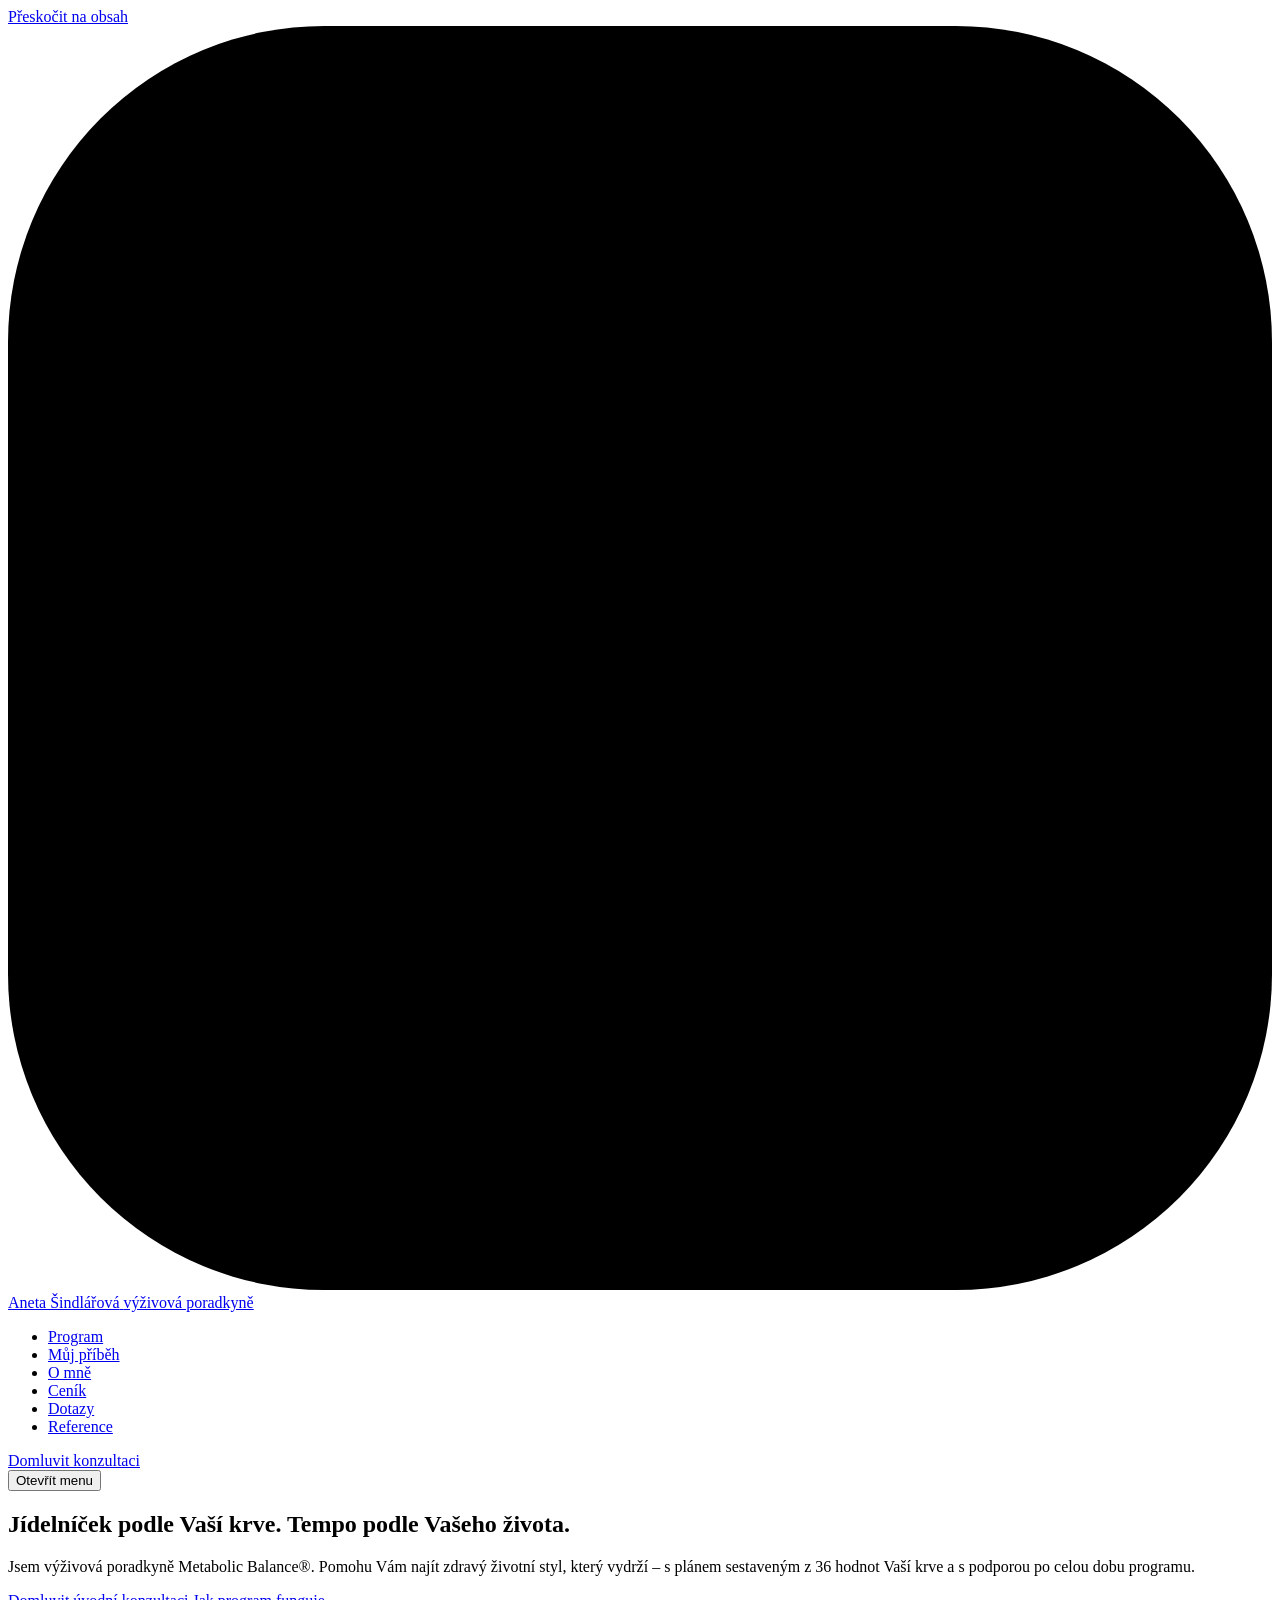
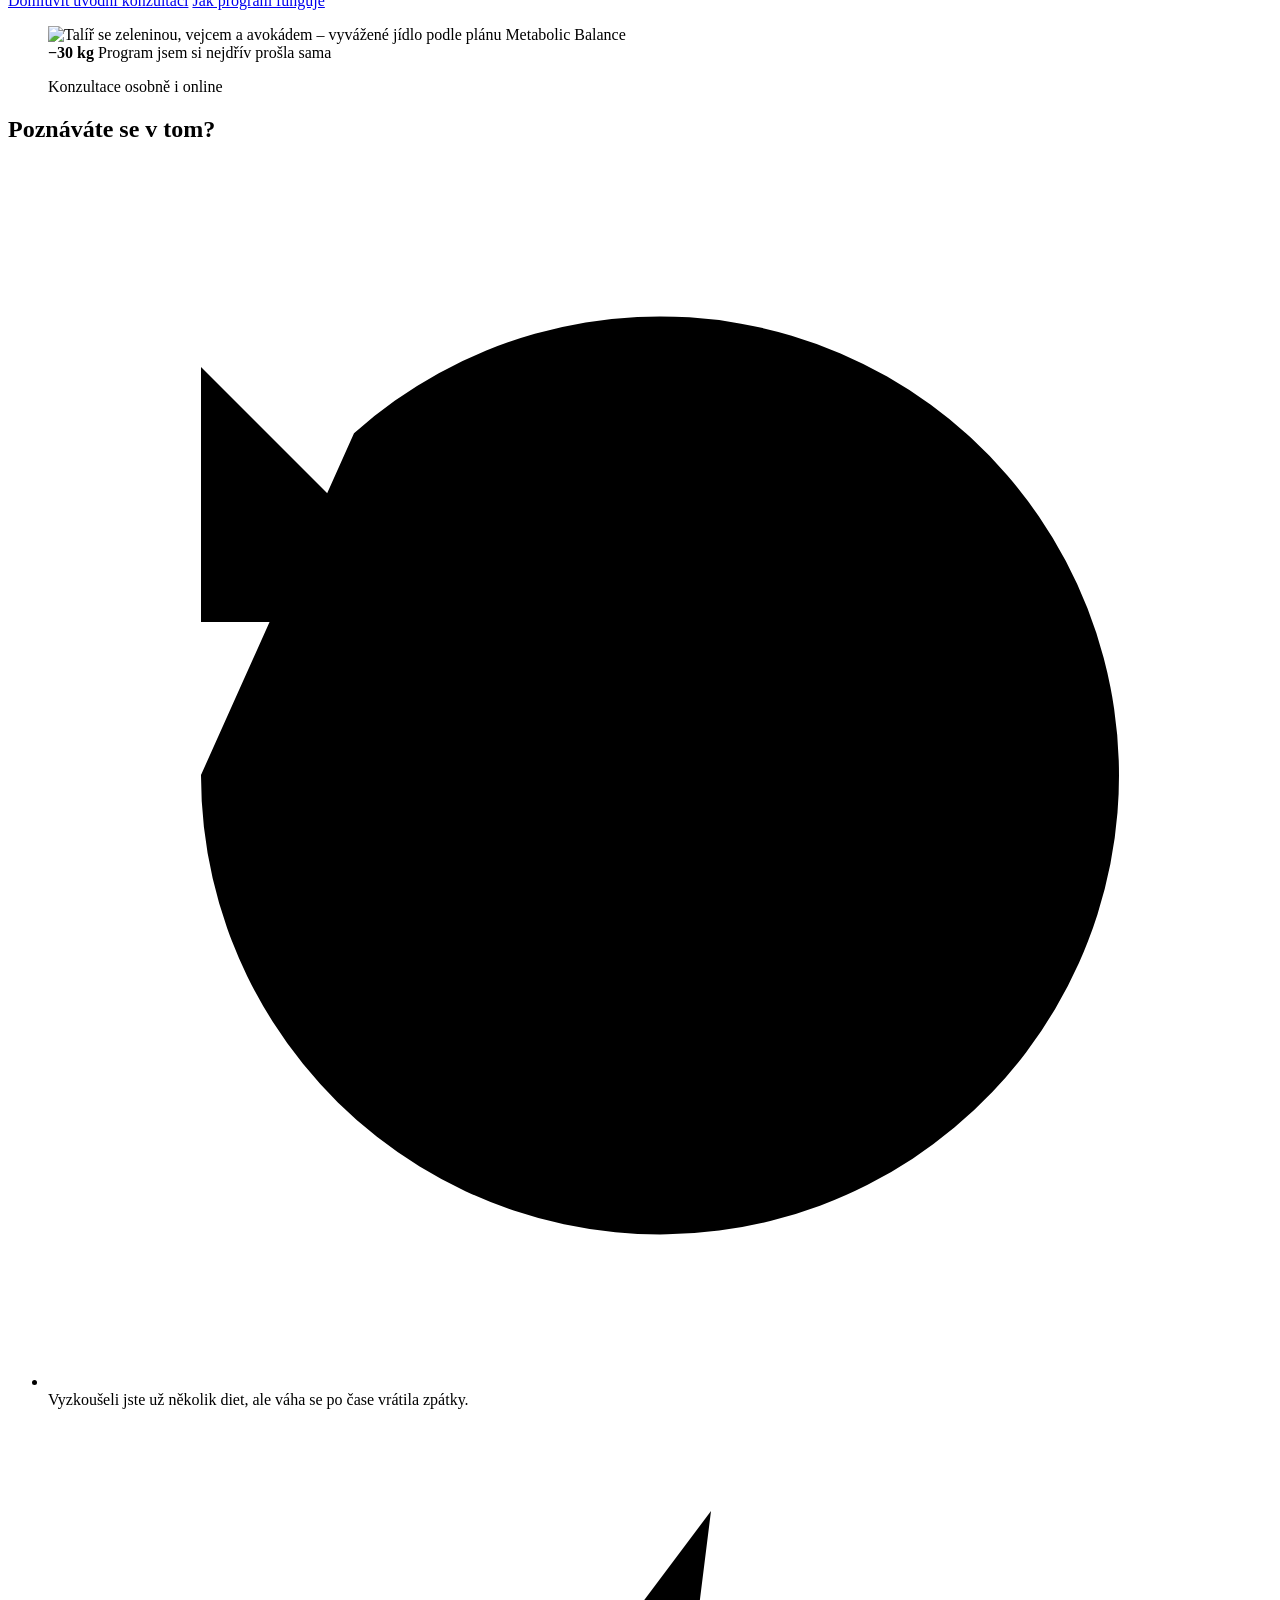
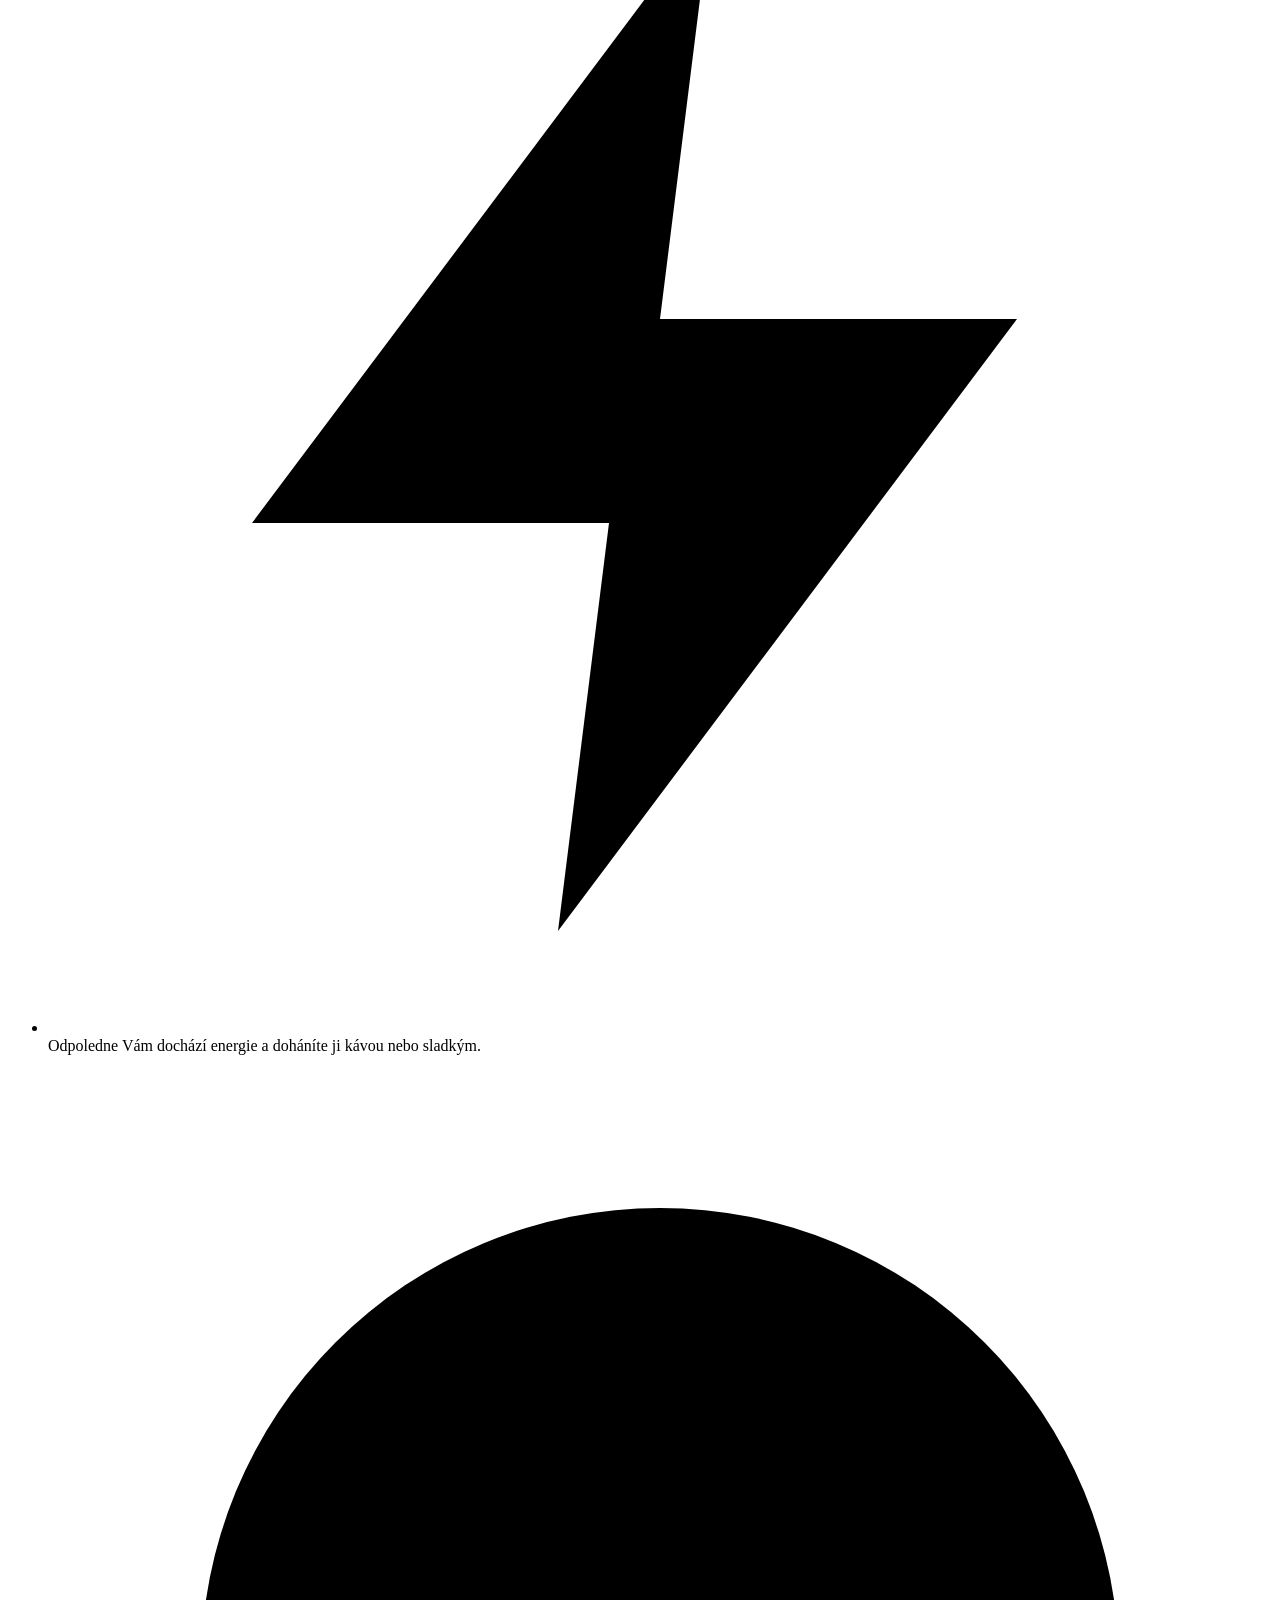
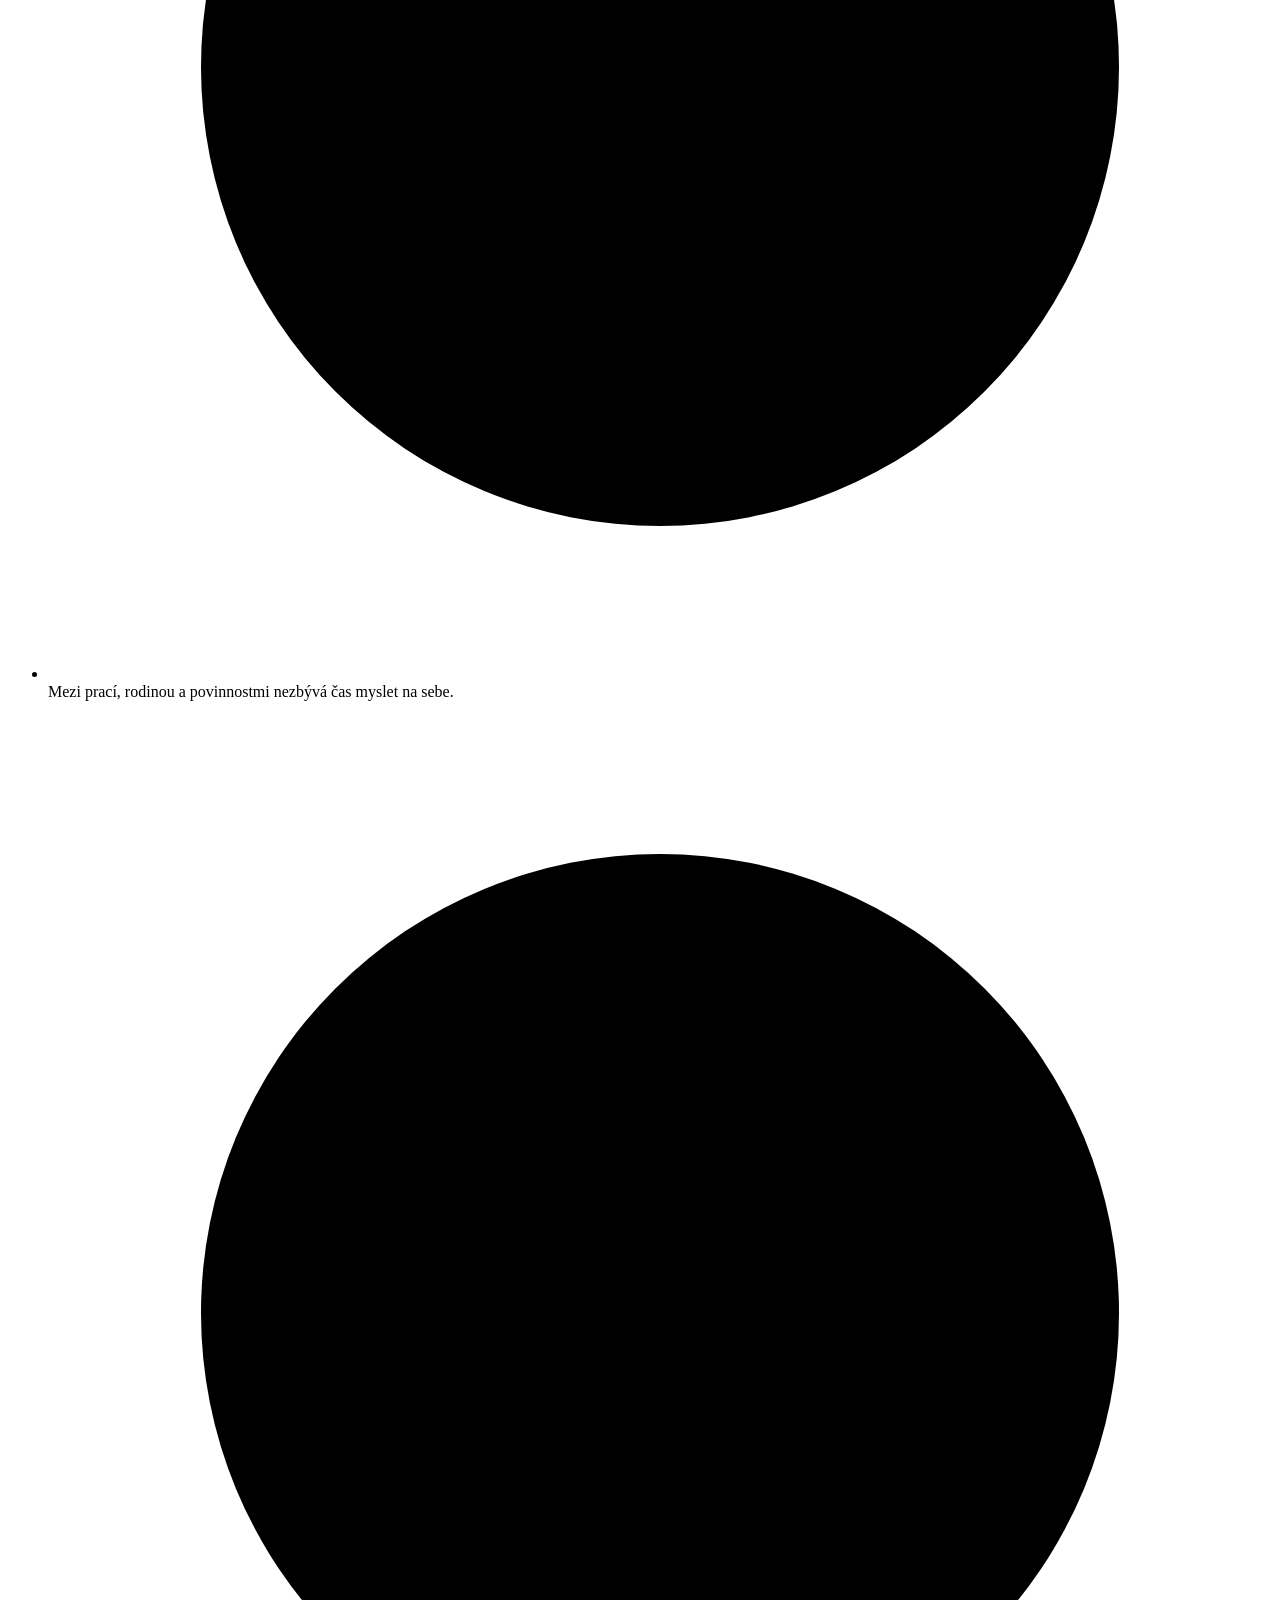
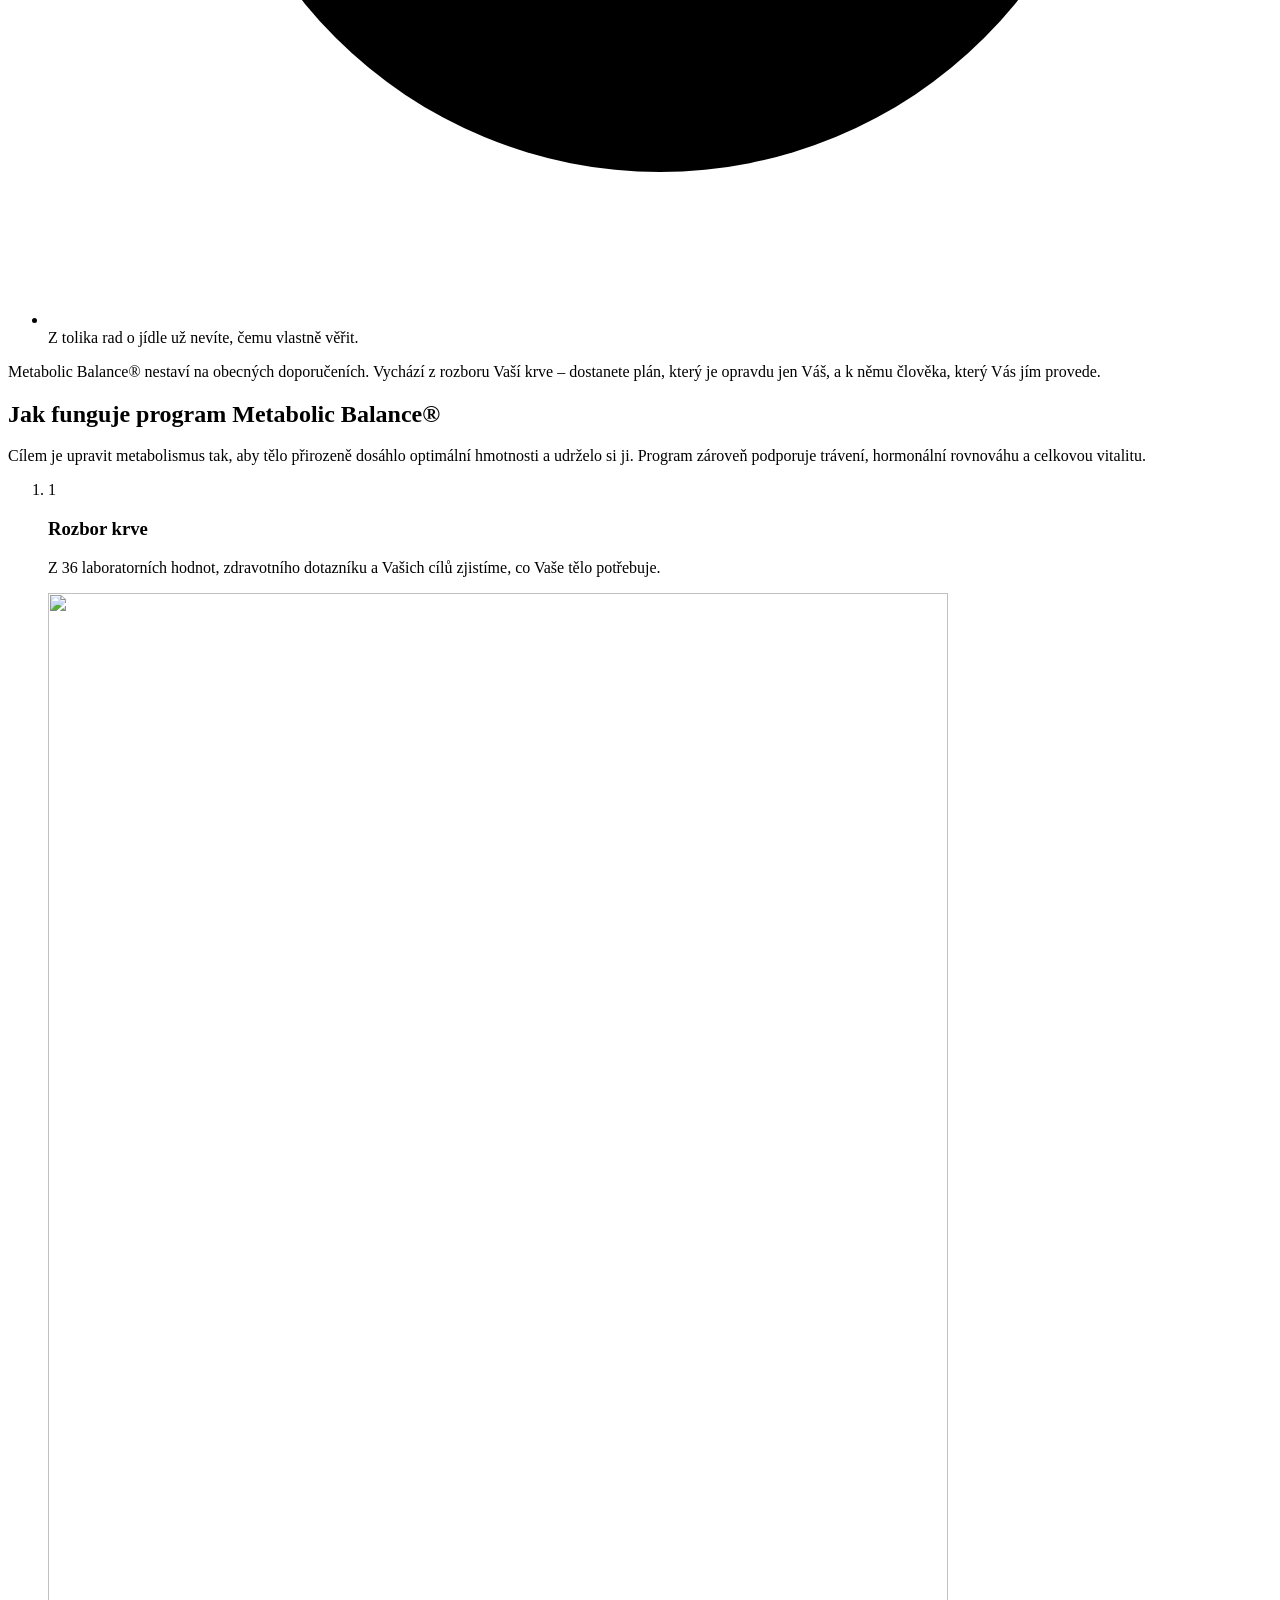
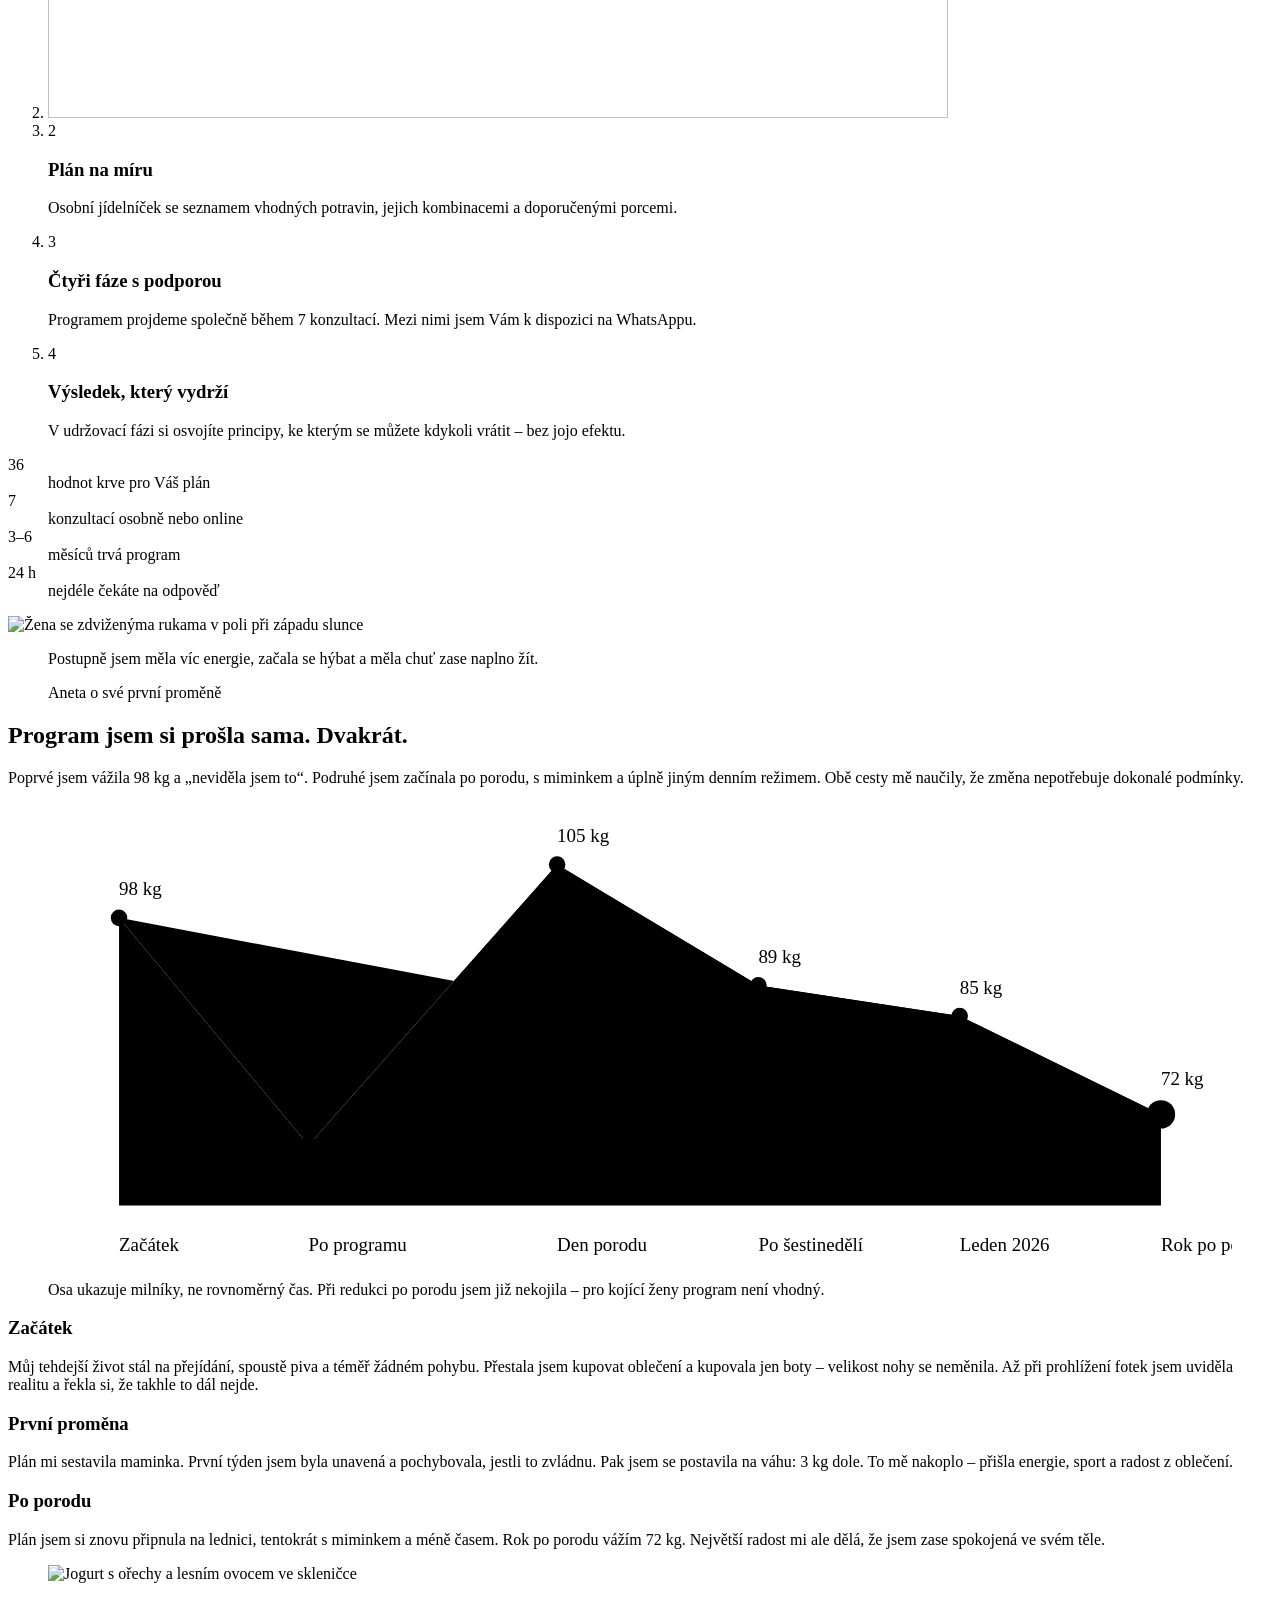
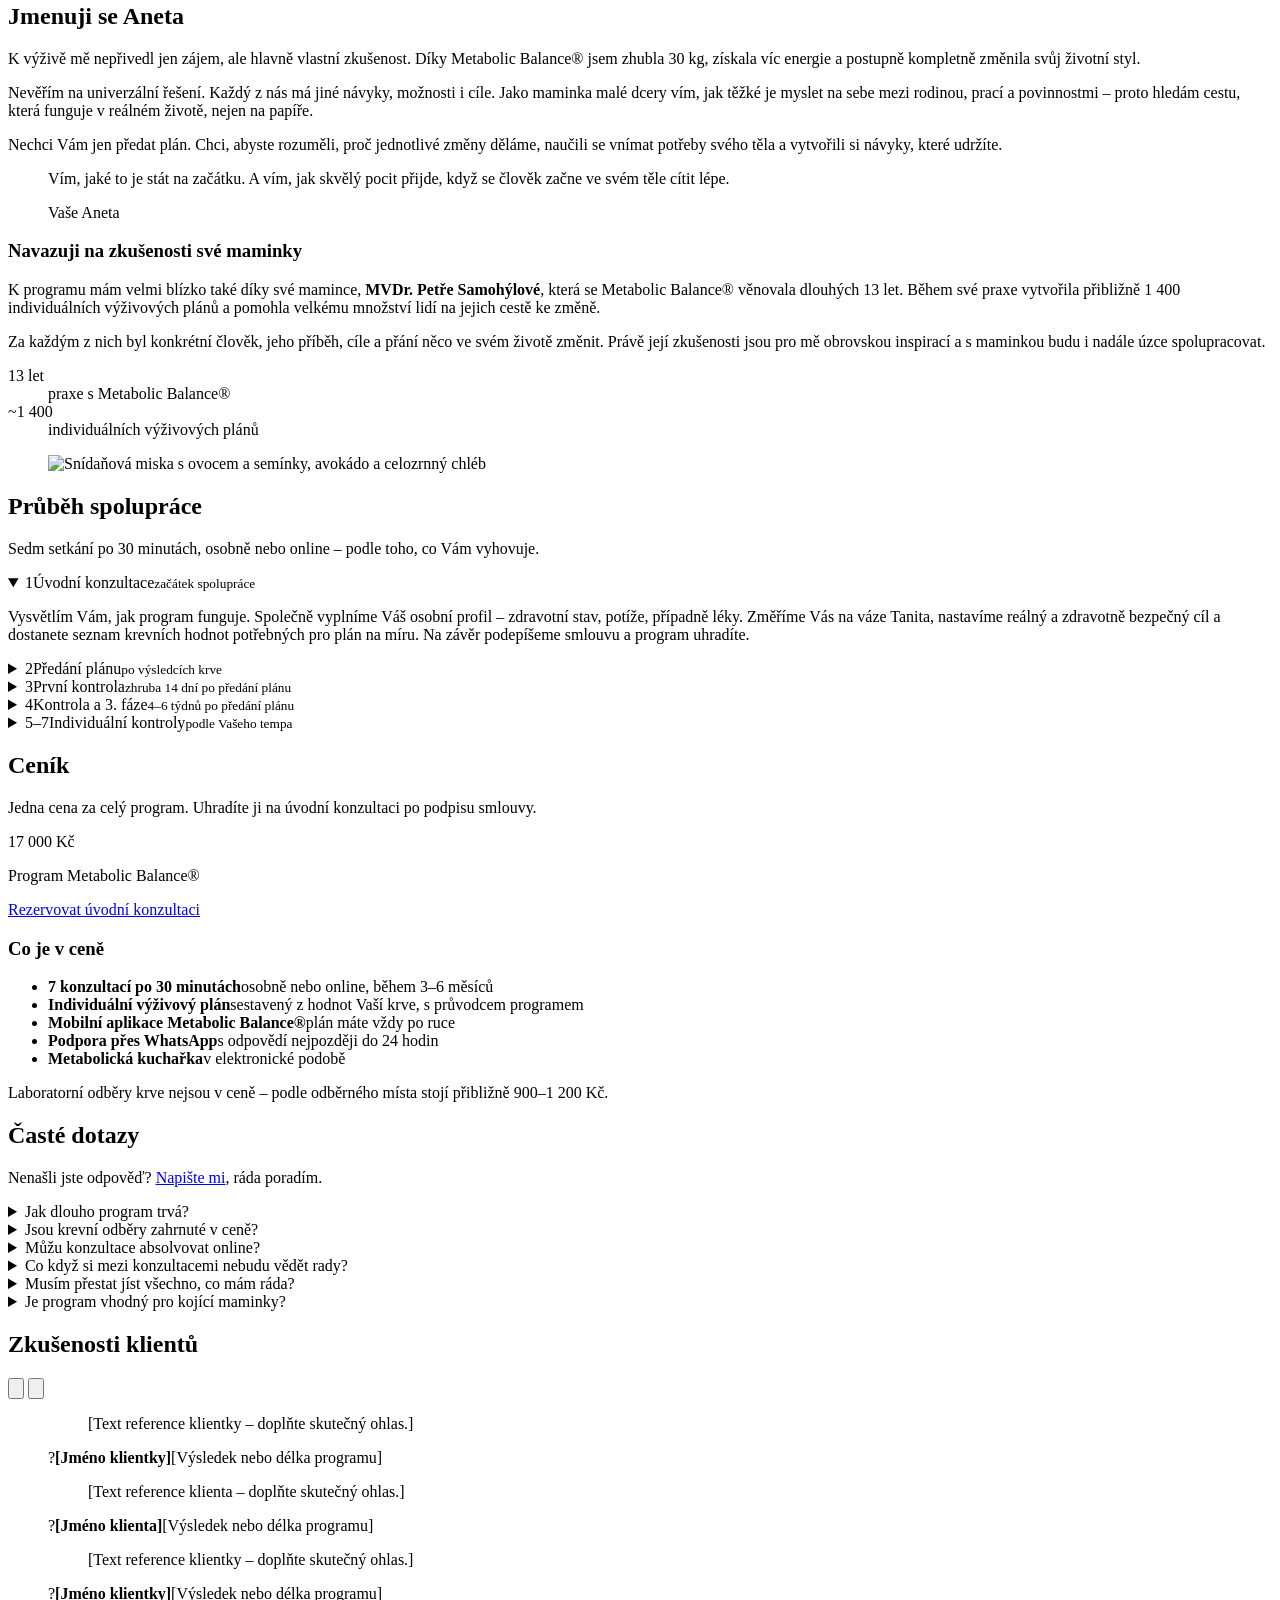
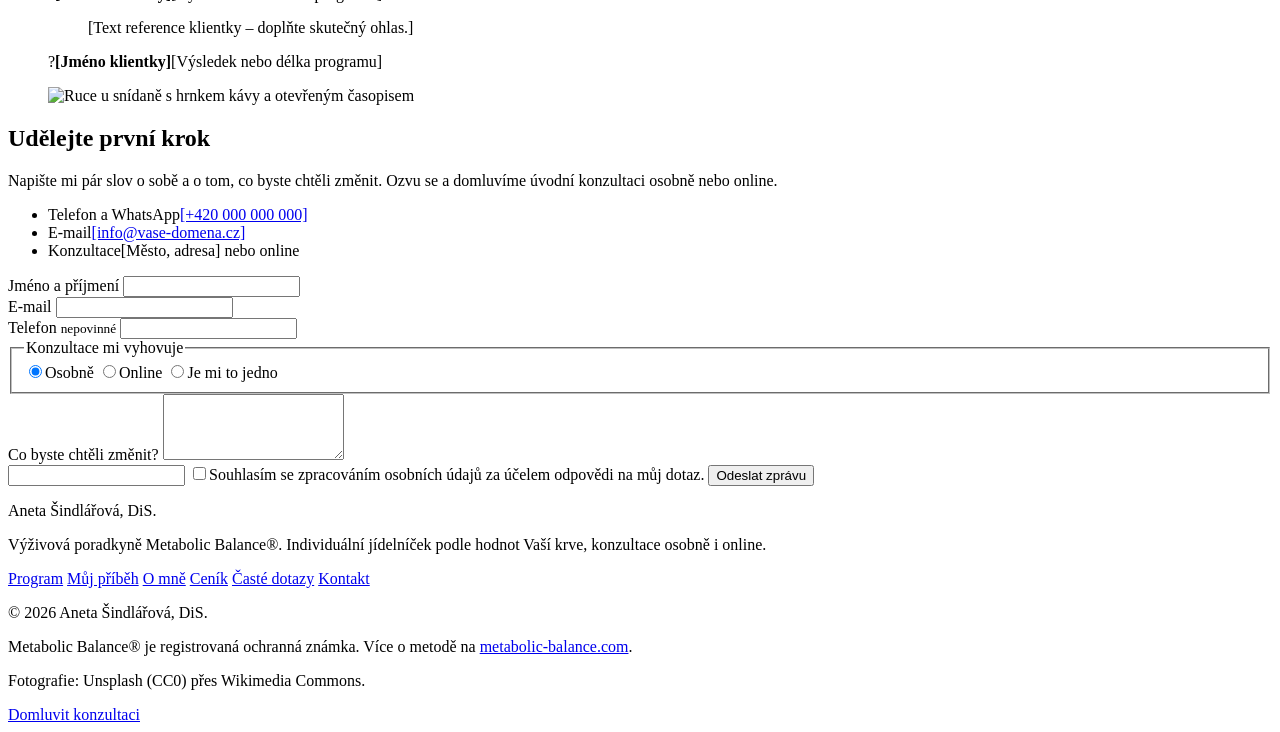
==== commit 78459898: "Add files via upload" ====
--- a/aneta-web/index.html
+++ b/aneta-web/index.html
@@ -3,128 +3,226 @@
 <head>
   <meta charset="utf-8">
   <meta name="viewport" content="width=device-width, initial-scale=1, viewport-fit=cover">
-  <title>Aneta Šindlářová – výživová poradkyně Metabolic Balance®</title>
-  <meta name="description" content="Individuální výživový plán Metabolic Balance® sestavený z 36 hodnot Vaší krve. Osobní vedení, 7 konzultací osobně i online a podpora po celou dobu programu.">
-  <meta name="theme-color" content="#1F2C25">
-  <link rel="icon" href="favicon.svg" type="image/svg+xml">
-
+  <title>Výživová poradkyně Metabolic Balance® | Aneta Šindlářová</title>
+  <meta name="description" content="Individuální jídelníček Metabolic Balance® sestavený z 36 hodnot Vaší krve. Hubnutí bez jojo efektu s osobní podporou: 7 konzultací osobně i online. Aneta Šindlářová, DiS.">
+  <link rel="canonical" href="https://anetasindlarova.vercel.app/">
+  <meta name="robots" content="index, follow, max-image-preview:large">
+  <meta name="author" content="Aneta Šindlářová, DiS.">
+  <meta name="theme-color" content="#F3F4EF">
+  <meta name="format-detection" content="telephone=no">
+
+  <!-- Sdílení na sociálních sítích -->
   <meta property="og:type" content="website">
   <meta property="og:locale" content="cs_CZ">
-  <meta property="og:title" content="Aneta Šindlářová – výživová poradkyně Metabolic Balance®">
-  <meta property="og:description" content="Jídelníček podle Vaší krve, tempo podle Vašeho života. Individuální plán Metabolic Balance® s osobní podporou.">
-  <meta property="og:image" content="assets/img/hero-1000.jpg">
-
-  <link rel="preconnect" href="https://fonts.googleapis.com">
-  <link rel="preconnect" href="https://fonts.gstatic.com" crossorigin>
-  <link href="https://fonts.googleapis.com/css2?family=Figtree:wght@400;500;600&family=Newsreader:ital,opsz,wght@0,6..72,300;0,6..72,400;1,6..72,300;1,6..72,400&display=swap" rel="stylesheet">
-  <link rel="preload" as="image" href="assets/img/hero-1800.webp" type="image/webp" imagesrcset="assets/img/hero-1000.webp 1000w, assets/img/hero-1800.webp 1800w" imagesizes="(min-width: 900px) 55vw, 100vw">
-  <link rel="stylesheet" href="assets/css/styles.css">
+  <meta property="og:site_name" content="Aneta Šindlářová – výživové poradenství">
+  <meta property="og:title" content="Jídelníček podle Vaší krve. Tempo podle Vašeho života.">
+  <meta property="og:description" content="Individuální plán Metabolic Balance® z 36 hodnot krve s osobním vedením. Program, kterým jsem si sama prošla a díky kterému jsem zhubla 30 kg.">
+  <meta property="og:url" content="https://anetasindlarova.vercel.app/">
+  <meta property="og:image" content="https://anetasindlarova.vercel.app/assets/img/og-image.jpg">
+  <meta property="og:image:width" content="1200">
+  <meta property="og:image:height" content="630">
+  <meta property="og:image:alt" content="Aneta Šindlářová, výživová poradkyně Metabolic Balance®">
+  <meta name="twitter:card" content="summary_large_image">
+  <meta name="twitter:title" content="Výživová poradkyně Metabolic Balance® | Aneta Šindlářová">
+  <meta name="twitter:description" content="Individuální jídelníček z 36 hodnot Vaší krve a osobní podpora po celou dobu programu.">
+  <meta name="twitter:image" content="https://anetasindlarova.vercel.app/assets/img/og-image.jpg">
+
+  <!-- Ikony -->
+  <link rel="icon" href="/favicon.svg" type="image/svg+xml">
+  <link rel="icon" href="/favicon-32.png" sizes="32x32" type="image/png">
+  <link rel="apple-touch-icon" href="/apple-touch-icon.png">
+  <link rel="manifest" href="/site.webmanifest">
+
+  <!-- Písmo je uložené přímo na webu (rychlejší načítání, bez přenosu dat ke Googlu) -->
+  <link rel="preload" href="/assets/fonts/plus-jakarta-sans.woff2" as="font" type="font/woff2" crossorigin>
+  <link rel="preload" as="image" type="image/avif"
+        imagesrcset="/assets/img/uvod-wide-900.avif 900w, /assets/img/uvod-wide-1600.avif 1600w, /assets/img/uvod-wide-2400.avif 2400w"
+        imagesizes="(min-width: 1440px) 1360px, 94vw" media="(min-width: 700px)">
+  <link rel="preload" as="image" type="image/avif"
+        imagesrcset="/assets/img/uvod-tall-600.avif 600w, /assets/img/uvod-tall-900.avif 900w"
+        imagesizes="94vw" media="(max-width: 699px)">
+  <link rel="stylesheet" href="/assets/css/styles.css">
 
   <script type="application/ld+json">
   {
     "@context": "https://schema.org",
-    "@type": "ProfessionalService",
-    "name": "Aneta Šindlářová, DiS. – výživové poradenství Metabolic Balance®",
-    "description": "Individuální výživový plán Metabolic Balance® sestavený z 36 hodnot krve, s osobním vedením a podporou.",
-    "priceRange": "17 000 Kč",
-    "areaServed": "CZ"
+    "@graph": [
+      {
+        "@type": "WebSite",
+        "@id": "https://anetasindlarova.vercel.app/#website",
+        "url": "https://anetasindlarova.vercel.app/",
+        "name": "Aneta Šindlářová – výživové poradenství Metabolic Balance®",
+        "inLanguage": "cs-CZ",
+        "publisher": { "@id": "https://anetasindlarova.vercel.app/#aneta" }
+      },
+      {
+        "@type": "Person",
+        "@id": "https://anetasindlarova.vercel.app/#aneta",
+        "name": "Aneta Šindlářová",
+        "honorificSuffix": "DiS.",
+        "jobTitle": "Výživová poradkyně Metabolic Balance®",
+        "url": "https://anetasindlarova.vercel.app/",
+        "image": "https://anetasindlarova.vercel.app/assets/img/og-image.jpg",
+        "knowsAbout": ["výživové poradenství", "Metabolic Balance", "redukce hmotnosti", "individuální jídelníček", "změna stravovacích návyků"],
+        "knowsLanguage": "cs"
+      },
+      {
+        "@type": "ProfessionalService",
+        "@id": "https://anetasindlarova.vercel.app/#poradna",
+        "name": "Výživové poradenství Metabolic Balance® – Aneta Šindlářová",
+        "description": "Individuální výživový plán Metabolic Balance® sestavený z 36 hodnot krve, zdravotního stavu a osobních cílů. Sedm konzultací osobně nebo online a podpora přes WhatsApp.",
+        "url": "https://anetasindlarova.vercel.app/",
+        "image": "https://anetasindlarova.vercel.app/assets/img/og-image.jpg",
+        "founder": { "@id": "https://anetasindlarova.vercel.app/#aneta" },
+        "areaServed": { "@type": "Country", "name": "Česká republika" },
+        "availableLanguage": "cs",
+        "priceRange": "17 000 Kč",
+        "makesOffer": {
+          "@type": "Offer",
+          "name": "Program Metabolic Balance®",
+          "description": "7 konzultací po 30 minutách (3–6 měsíců), individuální výživový plán, průvodce programem, mobilní aplikace, podpora přes WhatsApp a metabolická kuchařka v elektronické podobě. Bez laboratorních odběrů krve.",
+          "price": "17000",
+          "priceCurrency": "CZK",
+          "availability": "https://schema.org/InStock"
+        }
+      },
+      {
+        "@type": "FAQPage",
+        "@id": "https://anetasindlarova.vercel.app/#dotazy",
+        "mainEntity": [
+          { "@type": "Question", "name": "Jak dlouho program Metabolic Balance® trvá?", "acceptedAnswer": { "@type": "Answer", "text": "Zpravidla 3 až 6 měsíců. Sedm konzultací rozložíme podle Vašeho cíle a tempa." } },
+          { "@type": "Question", "name": "Jsou krevní odběry zahrnuté v ceně?", "acceptedAnswer": { "@type": "Answer", "text": "Ne. Laboratorní odběry si hradíte zvlášť, podle odběrného místa přibližně 900–1 200 Kč." } },
+          { "@type": "Question", "name": "Můžu konzultace absolvovat online?", "acceptedAnswer": { "@type": "Answer", "text": "Ano. Každou konzultaci můžete mít osobně nebo online." } },
+          { "@type": "Question", "name": "Co když si mezi konzultacemi nebudu vědět rady?", "acceptedAnswer": { "@type": "Answer", "text": "Napíšete mi na WhatsApp a odpovím nejpozději do 24 hodin. Plán máte navíc stále po ruce v mobilní aplikaci." } },
+          { "@type": "Question", "name": "Je program vhodný pro kojící ženy?", "acceptedAnswer": { "@type": "Answer", "text": "Ne, pro kojící ženy program Metabolic Balance® vhodný není." } },
+          { "@type": "Question", "name": "Musím přestat jíst všechno, co mám ráda?", "acceptedAnswer": { "@type": "Answer", "text": "Plán vychází z hodnot Vaší krve a obsahuje seznam vhodných potravin, jejich kombinace a porce. Na konzultacích spolu hledáme cestu, která funguje ve Vašem běžném životě." } }
+        ]
+      }
+    ]
   }
   </script>
 </head>
 <body>
   <a class="skip" href="#obsah">Přeskočit na obsah</a>
 
-  <header class="site-header" data-header>
-    <div class="wrap header-inner">
-      <a class="brand" href="#top" aria-label="Aneta Šindlářová – úvod">
-        <span class="brand-name">Aneta Šindlářová</span>
-        <span class="brand-role">výživová poradkyně Metabolic Balance®</span>
+  <header class="header" data-header>
+    <div class="wrap header__inner">
+      <a class="brand" href="/" aria-label="Aneta Šindlářová – úvodní strana">
+        <svg class="brand__mark" viewBox="0 0 64 64" aria-hidden="true"><rect width="64" height="64" rx="16"/><g transform="rotate(-40 32 32)"><path d="M9.5 32 Q32 7 54.5 32 Q32 57 9.5 32Z"/><path class="brand__vein" d="M10 32H46"/></g></svg>
+        <span class="brand__text">
+          <span class="brand__name">Aneta Šindlářová</span>
+          <span class="brand__role">výživová poradkyně</span>
+        </span>
       </a>
-      <button class="nav-toggle" type="button" aria-expanded="false" aria-controls="menu" data-nav-toggle>
-        <span class="nav-toggle-bars" aria-hidden="true"></span>
-        <span class="sr-only">Menu</span>
+
+      <nav class="nav" id="menu" aria-label="Hlavní menu" data-nav>
+        <ul class="nav__list">
+          <li><a href="#program">Program</a></li>
+          <li><a href="#pribeh">Můj příběh</a></li>
+          <li><a href="#o-mne">O mně</a></li>
+          <li><a href="#cenik">Ceník</a></li>
+          <li><a href="#dotazy">Dotazy</a></li>
+          <li><a href="#reference">Reference</a></li>
+        </ul>
+        <a class="btn btn--dark nav__cta" href="#kontakt">Domluvit konzultaci</a>
+      </nav>
+
+      <button class="burger" type="button" aria-expanded="false" aria-controls="menu" data-burger>
+        <span class="burger__lines" aria-hidden="true"></span>
+        <span class="sr-only">Otevřít menu</span>
       </button>
-      <nav class="nav" id="menu" aria-label="Hlavní menu" data-nav>
-        <a href="#program">Program</a>
-        <a href="#pribeh">Můj příběh</a>
-        <a href="#o-mne">O mně</a>
-        <a href="#cenik">Ceník</a>
-        <a href="#dotazy">Dotazy</a>
-        <a href="#reference">Reference</a>
-        <a class="btn btn-small" href="#kontakt">Domluvit konzultaci</a>
-      </nav>
     </div>
   </header>
 
   <main id="obsah">
 
     <!-- ÚVOD -->
-    <section class="hero" id="top">
-      <div class="wrap hero-grid">
-        <div class="hero-copy">
-          <h1 class="display">Jídelníček podle Vaší krve. Tempo podle Vašeho života.</h1>
-          <p class="lead">Pomáhám najít zdravý životní styl, který vydrží. Váš plán Metabolic Balance® vychází z 36 hodnot krve, zdravotního stavu a Vašich cílů – a já Vás jím provedu krok za krokem, aby všechno dávalo smysl.</p>
-          <div class="actions">
-            <a class="btn" href="#kontakt">Domluvit úvodní konzultaci</a>
-            <a class="link" href="#program">Jak program funguje</a>
-          </div>
-        </div>
-        <figure class="hero-media">
+    <section class="hero" aria-labelledby="hero-title">
+      <div class="wrap">
+        <div class="hero__top">
+          <h1 class="hero__title" id="hero-title">
+            <span class="line"><span>Jídelníček podle Vaší krve.</span></span>
+            <span class="line"><span>Tempo podle Vašeho života.</span></span>
+          </h1>
+          <div class="hero__side">
+            <p class="hero__lead">Jsem výživová poradkyně Metabolic Balance®. Pomohu Vám najít zdravý životní styl, který vydrží – s plánem sestaveným z 36 hodnot Vaší krve a s podporou po celou dobu programu.</p>
+            <div class="hero__actions">
+              <a class="btn btn--dark" href="#kontakt">Domluvit úvodní konzultaci</a>
+              <a class="btn btn--ghost" href="#program">Jak program funguje</a>
+            </div>
+          </div>
+        </div>
+
+        <figure class="hero__media">
           <picture>
-            <source type="image/webp" srcset="assets/img/hero-1000.webp 1000w, assets/img/hero-1800.webp 1800w" sizes="(min-width: 900px) 55vw, 100vw">
-            <img src="assets/img/hero-1800.jpg" srcset="assets/img/hero-1000.jpg 1000w, assets/img/hero-1800.jpg 1800w" sizes="(min-width: 900px) 55vw, 100vw" width="1800" height="1350" alt="Miska se zeleninou, vejcem a avokádem na dřevěném stole">
+            <source media="(max-width: 699px)" type="image/avif" srcset="/assets/img/uvod-tall-600.avif 600w, /assets/img/uvod-tall-900.avif 900w" sizes="94vw">
+            <source media="(max-width: 699px)" type="image/webp" srcset="/assets/img/uvod-tall-600.webp 600w, /assets/img/uvod-tall-900.webp 900w" sizes="94vw">
+            <source media="(max-width: 699px)" srcset="/assets/img/uvod-tall-600.jpg 600w, /assets/img/uvod-tall-900.jpg 900w" sizes="94vw">
+            <source type="image/avif" srcset="/assets/img/uvod-wide-900.avif 900w, /assets/img/uvod-wide-1600.avif 1600w, /assets/img/uvod-wide-2400.avif 2400w" sizes="(min-width: 1440px) 1360px, 94vw">
+            <source type="image/webp" srcset="/assets/img/uvod-wide-900.webp 900w, /assets/img/uvod-wide-1600.webp 1600w, /assets/img/uvod-wide-2400.webp 2400w" sizes="(min-width: 1440px) 1360px, 94vw">
+            <img src="/assets/img/uvod-wide-1600.jpg" srcset="/assets/img/uvod-wide-900.jpg 900w, /assets/img/uvod-wide-1600.jpg 1600w, /assets/img/uvod-wide-2400.jpg 2400w" sizes="(min-width: 1440px) 1360px, 94vw" width="2400" height="1029" alt="Talíř se zeleninou, vejcem a avokádem – vyvážené jídlo podle plánu Metabolic Balance" fetchpriority="high" decoding="async">
           </picture>
+          <figcaption class="hero__badge">
+            <strong>−30 kg</strong>
+            <span>Program jsem si nejdřív prošla sama</span>
+          </figcaption>
+          <p class="hero__chip">Konzultace osobně i online</p>
         </figure>
       </div>
     </section>
 
     <!-- POZNÁVÁTE SE -->
     <section class="section recognise" aria-labelledby="poznavate-se">
-      <div class="wrap recognise-grid">
-        <figure class="recognise-media">
-          <picture>
-            <source type="image/webp" srcset="assets/img/klid-600.webp 600w, assets/img/klid-1000.webp 1000w" sizes="(min-width: 900px) 34vw, 90vw">
-            <img src="assets/img/klid-1000.jpg" srcset="assets/img/klid-600.jpg 600w, assets/img/klid-1000.jpg 1000w" sizes="(min-width: 900px) 34vw, 90vw" width="1000" height="1250" loading="lazy" alt="Sklenice s jogurtem, ořechy a lesním ovocem">
-          </picture>
-        </figure>
-        <div class="recognise-copy">
-          <h2 class="h2" id="poznavate-se">Poznáváte se v tom?</h2>
-          <ul class="checklist">
-            <li>Vyzkoušeli jste už několik diet, ale váha se po čase vrátila zpátky.</li>
-            <li>Odpoledne Vám dochází energie a doháníte ji kávou nebo něčím sladkým.</li>
-            <li>Mezi prací, rodinou a povinnostmi nezbývá čas myslet na sebe.</li>
-            <li>Z tolika rad o jídle už nevíte, čemu vlastně věřit.</li>
-          </ul>
-          <p class="note-strong">Metabolic Balance® nestaví na obecných doporučeních. Vychází z rozboru Vaší krve, takže dostanete plán, který je opravdu jen Váš – a k tomu člověka, který Vás jím provede.</p>
-        </div>
+      <div class="wrap recognise__grid">
+        <h2 class="title" id="poznavate-se">Poznáváte se v tom?</h2>
+        <ul class="pains">
+          <li><span class="pains__icon" aria-hidden="true"><svg viewBox="0 0 24 24"><path d="M3 12a9 9 0 1 0 3-6.7"/><path d="M3 4v5h5"/></svg></span>Vyzkoušeli jste už několik diet, ale váha se po čase vrátila zpátky.</li>
+          <li><span class="pains__icon" aria-hidden="true"><svg viewBox="0 0 24 24"><path d="M13 2 4 14h7l-1 8 9-12h-7z"/></svg></span>Odpoledne Vám dochází energie a doháníte ji kávou nebo sladkým.</li>
+          <li><span class="pains__icon" aria-hidden="true"><svg viewBox="0 0 24 24"><circle cx="12" cy="12" r="9"/><path d="M12 7v5l3 2"/></svg></span>Mezi prací, rodinou a povinnostmi nezbývá čas myslet na sebe.</li>
+          <li><span class="pains__icon" aria-hidden="true"><svg viewBox="0 0 24 24"><circle cx="12" cy="12" r="9"/><path d="M9.5 9a2.5 2.5 0 1 1 3.5 2.3c-.6.3-1 .9-1 1.6V14"/><path d="M12 17.5v.01"/></svg></span>Z tolika rad o jídle už nevíte, čemu vlastně věřit.</li>
+        </ul>
+        <p class="recognise__answer">Metabolic Balance® nestaví na obecných doporučeních. Vychází z rozboru Vaší krve – dostanete plán, který je opravdu jen Váš, a k němu člověka, který Vás jím provede.</p>
       </div>
     </section>
 
     <!-- PROGRAM -->
     <section class="section program" id="program" aria-labelledby="program-title">
       <div class="wrap">
-        <div class="section-head">
-          <h2 class="h2" id="program-title">Jak program Metabolic Balance® funguje</h2>
-          <p>Cílem je upravit metabolismus tak, aby tělo přirozeně dosáhlo optimální hmotnosti a udrželo si ji. Program podporuje i trávení, hormonální rovnováhu a celkovou vitalitu.</p>
-        </div>
-        <ol class="steps">
-          <li>
+        <div class="head">
+          <h2 class="title" id="program-title">Jak funguje program Metabolic Balance®</h2>
+          <p class="head__text">Cílem je upravit metabolismus tak, aby tělo přirozeně dosáhlo optimální hmotnosti a udrželo si ji. Program zároveň podporuje trávení, hormonální rovnováhu a celkovou vitalitu.</p>
+        </div>
+
+        <ol class="bento">
+          <li class="bento__step">
+            <span class="bento__num">1</span>
             <h3>Rozbor krve</h3>
             <p>Z 36 laboratorních hodnot, zdravotního dotazníku a Vašich cílů zjistíme, co Vaše tělo potřebuje.</p>
           </li>
-          <li>
+          <li class="bento__photo" aria-hidden="true">
+            <picture>
+              <source type="image/avif" srcset="/assets/img/plan-600.avif 600w, /assets/img/plan-900.avif 900w" sizes="(min-width: 960px) 32vw, 94vw">
+              <source type="image/webp" srcset="/assets/img/plan-600.webp 600w, /assets/img/plan-900.webp 900w" sizes="(min-width: 960px) 32vw, 94vw">
+              <img src="/assets/img/plan-900.jpg" srcset="/assets/img/plan-600.jpg 600w, /assets/img/plan-900.jpg 900w" sizes="(min-width: 960px) 32vw, 94vw" width="900" height="1125" loading="lazy" decoding="async" alt="">
+            </picture>
+          </li>
+          <li class="bento__step">
+            <span class="bento__num">2</span>
             <h3>Plán na míru</h3>
-            <p>Dostanete osobní jídelníček se seznamem vhodných potravin, jejich kombinacemi a doporučenými porcemi.</p>
+            <p>Osobní jídelníček se seznamem vhodných potravin, jejich kombinacemi a doporučenými porcemi.</p>
           </li>
-          <li>
+          <li class="bento__step">
+            <span class="bento__num">3</span>
             <h3>Čtyři fáze s podporou</h3>
             <p>Programem projdeme společně během 7 konzultací. Mezi nimi jsem Vám k dispozici na WhatsAppu.</p>
           </li>
-          <li>
-            <h3>Udržení výsledku</h3>
+          <li class="bento__step bento__step--accent">
+            <span class="bento__num">4</span>
+            <h3>Výsledek, který vydrží</h3>
             <p>V udržovací fázi si osvojíte principy, ke kterým se můžete kdykoli vrátit – bez jojo efektu.</p>
           </li>
         </ol>
+
         <dl class="facts">
           <div><dt>36</dt><dd>hodnot krve pro Váš plán</dd></div>
           <div><dt>7</dt><dd>konzultací osobně nebo online</dd></div>
@@ -134,87 +232,108 @@
       </div>
     </section>
 
+    <!-- FOTO PÁS -->
+    <section class="band" aria-label="Citát">
+      <picture>
+        <source media="(max-width: 699px)" type="image/avif" srcset="/assets/img/energie-tall-600.avif 600w, /assets/img/energie-tall-900.avif 900w" sizes="100vw">
+        <source media="(max-width: 699px)" type="image/webp" srcset="/assets/img/energie-tall-600.webp 600w, /assets/img/energie-tall-900.webp 900w" sizes="100vw">
+        <source media="(max-width: 699px)" srcset="/assets/img/energie-tall-600.jpg 600w, /assets/img/energie-tall-900.jpg 900w" sizes="100vw">
+        <source type="image/avif" srcset="/assets/img/energie-wide-900.avif 900w, /assets/img/energie-wide-1600.avif 1600w, /assets/img/energie-wide-2400.avif 2400w" sizes="100vw">
+        <source type="image/webp" srcset="/assets/img/energie-wide-900.webp 900w, /assets/img/energie-wide-1600.webp 1600w, /assets/img/energie-wide-2400.webp 2400w" sizes="100vw">
+        <img class="band__img" src="/assets/img/energie-wide-1600.jpg" srcset="/assets/img/energie-wide-900.jpg 900w, /assets/img/energie-wide-1600.jpg 1600w, /assets/img/energie-wide-2400.jpg 2400w" sizes="100vw" width="2400" height="1029" loading="lazy" decoding="async" alt="Žena se zdviženýma rukama v poli při západu slunce">
+      </picture>
+      <div class="band__inner wrap">
+        <blockquote class="band__quote">
+          <p>Postupně jsem měla víc energie, začala se hýbat a měla chuť zase naplno žít.</p>
+          <footer>Aneta o své první proměně</footer>
+        </blockquote>
+      </div>
+    </section>
+
     <!-- PŘÍBĚH -->
     <section class="section story" id="pribeh" aria-labelledby="pribeh-title">
       <div class="wrap">
-        <div class="section-head">
-          <h2 class="h2" id="pribeh-title">Program jsem si prošla sama. Dvakrát.</h2>
-          <p>Poprvé jsem vážila 98&nbsp;kg a „neviděla jsem to“. Podruhé jsem začínala po porodu, s miminkem a úplně jiným denním režimem. Obě cesty mě naučily, že změna nepotřebuje dokonalé podmínky.</p>
+        <div class="head">
+          <h2 class="title" id="pribeh-title">Program jsem si prošla sama. Dvakrát.</h2>
+          <p class="head__text">Poprvé jsem vážila 98&nbsp;kg a „neviděla jsem to“. Podruhé jsem začínala po porodu, s miminkem a úplně jiným denním režimem. Obě cesty mě naučily, že změna nepotřebuje dokonalé podmínky.</p>
         </div>
 
         <figure class="journey" data-journey>
-          <div class="journey-scroll">
-            <svg class="journey-chart" viewBox="0 0 1000 400" role="img" aria-labelledby="journey-title journey-desc">
-              <title id="journey-title">Moje váha v klíčových okamžicích</title>
-              <desc id="journey-desc">Začátek 98 kg, po prvním programu o 30 kg méně, v den porodu 105 kg, po šestinedělí 89 kg, v lednu 2026 85 kg a rok po porodu 72 kg.</desc>
-              <line class="journey-grid" x1="0" y1="340" x2="1000" y2="340"></line>
-              <line class="journey-split" x1="325" y1="20" x2="325" y2="340"></line>
-              <text class="journey-split-label" x="337" y="326">o několik let později</text>
-              <path class="journey-line" pathLength="1" d="M60 97 L220 289 L430 52 L600 154 L770 180 L940 263"></path>
-              <g class="journey-points">
-                <circle cx="60" cy="97" r="7"></circle>
-                <circle cx="220" cy="289" r="7"></circle>
-                <circle cx="430" cy="52" r="7"></circle>
-                <circle cx="600" cy="154" r="7"></circle>
-                <circle cx="770" cy="180" r="7"></circle>
-                <circle class="journey-end" cx="940" cy="263" r="11"></circle>
+          <div class="journey__scroll" tabindex="0" role="group" aria-label="Graf: moje váha v klíčových okamžicích">
+            <svg class="journey__chart" viewBox="0 0 1000 400" role="img" aria-labelledby="journey-t journey-d">
+              <title id="journey-t">Moje váha v klíčových okamžicích</title>
+              <desc id="journey-d">Začátek 98 kg, po prvním programu o 30 kg méně, v den porodu 105 kg, po šestinedělí 89 kg, v lednu 2026 85 kg a rok po porodu 72 kg.</desc>
+              <line class="journey__axis" x1="0" y1="340" x2="1000" y2="340"/>
+              <line class="journey__split" x1="325" y1="20" x2="325" y2="340"/>
+              <text class="journey__note" x="337" y="326">o několik let později</text>
+              <path class="journey__area" d="M60 97 L220 289 L430 52 L600 154 L770 180 L940 263 L940 340 L60 340Z"/>
+              <path class="journey__line" pathLength="1" d="M60 97 L220 289 L430 52 L600 154 L770 180 L940 263"/>
+              <g class="journey__dots">
+                <circle cx="60" cy="97" r="7"/><circle cx="220" cy="289" r="7"/><circle cx="430" cy="52" r="7"/>
+                <circle cx="600" cy="154" r="7"/><circle cx="770" cy="180" r="7"/><circle class="journey__end" cx="940" cy="263" r="12"/>
               </g>
-              <g class="journey-kg">
-                <text x="60" y="78">98 kg</text>
-                <text x="220" y="326">−30 kg</text>
-                <text x="430" y="33">105 kg</text>
-                <text x="600" y="135">89 kg</text>
-                <text x="770" y="161">85 kg</text>
-                <text x="940" y="238">72 kg</text>
+              <g class="journey__kg">
+                <text x="60" y="78">98 kg</text><text x="220" y="326">−30 kg</text><text x="430" y="33">105 kg</text>
+                <text x="600" y="135">89 kg</text><text x="770" y="161">85 kg</text><text x="940" y="238">72 kg</text>
               </g>
-              <g class="journey-when">
-                <text x="60" y="378">Začátek</text>
-                <text x="220" y="378">Po programu</text>
-                <text x="430" y="378">Den porodu</text>
-                <text x="600" y="378">Po šestinedělí</text>
-                <text x="770" y="378">Leden 2026</text>
-                <text x="940" y="378">Rok po porodu</text>
+              <g class="journey__when">
+                <text x="60" y="378">Začátek</text><text x="220" y="378">Po programu</text><text x="430" y="378">Den porodu</text>
+                <text x="600" y="378">Po šestinedělí</text><text x="770" y="378">Leden 2026</text><text x="940" y="378">Rok po porodu</text>
               </g>
             </svg>
           </div>
           <figcaption>Osa ukazuje milníky, ne rovnoměrný čas. Při redukci po porodu jsem již nekojila – pro kojící ženy program není vhodný.</figcaption>
         </figure>
 
-        <div class="story-cols">
-          <p>Můj tehdejší život stál na přejídání, spoustě piva a téměř žádném pohybu. Přestala jsem kupovat oblečení a kupovala jen boty – velikost nohy se neměnila. Až při prohlížení fotek jsem uviděla realitu a řekla si, že takhle to dál nejde.</p>
-          <p>Začátky nebyly lehké. První týden jsem byla unavená a pochybovala, jestli to zvládnu. Pak jsem se postavila na váhu: 3&nbsp;kg dole. To mě nakoplo. Přišla energie, chuť se hýbat a znovu naplno žít.</p>
-          <p>Po porodu jsem si plán znovu připnula na lednici. Tentokrát s miminkem a méně časem – a rok po porodu vážím 72&nbsp;kg. Největší radost mi ale nedělá číslo na váze, ale to, že jsem zase spokojená ve svém těle.</p>
-        </div>
-      </div>
-    </section>
-
-    <!-- O MNĚ + MAMINKA -->
+        <div class="story__cols">
+          <article>
+            <h3>Začátek</h3>
+            <p>Můj tehdejší život stál na přejídání, spoustě piva a téměř žádném pohybu. Přestala jsem kupovat oblečení a kupovala jen boty – velikost nohy se neměnila. Až při prohlížení fotek jsem uviděla realitu a řekla si, že takhle to dál nejde.</p>
+          </article>
+          <article>
+            <h3>První proměna</h3>
+            <p>Plán mi sestavila maminka. První týden jsem byla unavená a pochybovala, jestli to zvládnu. Pak jsem se postavila na váhu: 3&nbsp;kg dole. To mě nakoplo – přišla energie, sport a radost z oblečení.</p>
+          </article>
+          <article>
+            <h3>Po porodu</h3>
+            <p>Plán jsem si znovu připnula na lednici, tentokrát s miminkem a méně časem. Rok po porodu vážím 72&nbsp;kg. Největší radost mi ale dělá, že jsem zase spokojená ve svém těle.</p>
+          </article>
+        </div>
+      </div>
+    </section>
+
+    <!-- O MNĚ -->
     <section class="section about" id="o-mne" aria-labelledby="o-mne-title">
-      <div class="wrap about-grid">
-        <figure class="portrait">
-          <!-- Nahraďte fotografií: assets/img/aneta.jpg (doporučeno 1000 × 1250 px) -->
-          <div class="portrait-placeholder" role="img" aria-label="Místo pro portrét Anety">Portrét Anety<br><small>assets/img/aneta.jpg</small></div>
+      <div class="wrap about__grid">
+        <figure class="about__photo">
+          <!-- Až budete mít portrét, nahraďte soubory aneta-600/1000 ve složce assets/img (poměr 4 : 5). -->
+          <picture>
+            <source type="image/avif" srcset="/assets/img/aneta-600.avif 600w, /assets/img/aneta-1000.avif 1000w" sizes="(min-width: 960px) 40vw, 94vw">
+            <source type="image/webp" srcset="/assets/img/aneta-600.webp 600w, /assets/img/aneta-1000.webp 1000w" sizes="(min-width: 960px) 40vw, 94vw">
+            <img src="/assets/img/aneta-1000.jpg" srcset="/assets/img/aneta-600.jpg 600w, /assets/img/aneta-1000.jpg 1000w" sizes="(min-width: 960px) 40vw, 94vw" width="1000" height="1250" loading="lazy" decoding="async" alt="Jogurt s ořechy a lesním ovocem ve skleničce">
+          </picture>
         </figure>
-        <div class="about-copy">
-          <h2 class="h2" id="o-mne-title">Jmenuji se Aneta</h2>
-          <p>Jsem výživová poradkyně Metabolic Balance®. K této práci mě nepřivedl jen zájem o výživu, ale hlavně vlastní zkušenost. Díky programu jsem zhubla 30&nbsp;kg, měla výrazně víc energie a postupně kompletně změnila svůj životní styl.</p>
+
+        <div class="about__copy">
+          <h2 class="title" id="o-mne-title">Jmenuji se Aneta</h2>
+          <p class="about__lead">K výživě mě nepřivedl jen zájem, ale hlavně vlastní zkušenost. Díky Metabolic Balance® jsem zhubla 30&nbsp;kg, získala víc energie a postupně kompletně změnila svůj životní styl.</p>
           <p>Nevěřím na univerzální řešení. Každý z nás má jiné návyky, možnosti i cíle. Jako maminka malé dcery vím, jak těžké je myslet na sebe mezi rodinou, prací a povinnostmi – proto hledám cestu, která funguje v reálném životě, nejen na papíře.</p>
           <p>Nechci Vám jen předat plán. Chci, abyste rozuměli, proč jednotlivé změny děláme, naučili se vnímat potřeby svého těla a vytvořili si návyky, které udržíte.</p>
-          <blockquote class="pull">
+          <blockquote class="about__quote">
             <p>Vím, jaké to je stát na začátku. A vím, jak skvělý pocit přijde, když se člověk začne ve svém těle cítit lépe.</p>
             <footer>Vaše Aneta</footer>
           </blockquote>
         </div>
 
         <aside class="mother" aria-labelledby="maminka-title">
-          <div class="mother-text">
-            <h3 class="h3" id="maminka-title">Navazuji na zkušenosti své maminky</h3>
+          <div class="mother__text">
+            <h3 id="maminka-title">Navazuji na zkušenosti své maminky</h3>
             <p>K programu mám velmi blízko také díky své mamince, <strong>MVDr. Petře Samohýlové</strong>, která se Metabolic Balance® věnovala dlouhých 13 let. Během své praxe vytvořila přibližně 1&nbsp;400 individuálních výživových plánů a pomohla velkému množství lidí na jejich cestě ke změně.</p>
-            <p>Za každým plánem byl konkrétní člověk, jeho příběh, cíle a přání něco ve svém životě změnit. Její zkušenosti jsou pro mě obrovskou inspirací a s maminkou budu i nadále úzce spolupracovat.</p>
-          </div>
-          <dl class="mother-facts">
+            <p>Za každým z nich byl konkrétní člověk, jeho příběh, cíle a přání něco ve svém životě změnit. Právě její zkušenosti jsou pro mě obrovskou inspirací a s maminkou budu i nadále úzce spolupracovat.</p>
+          </div>
+          <dl class="mother__facts">
             <div><dt>13 let</dt><dd>praxe s Metabolic Balance®</dd></div>
-            <div><dt>~1 400</dt><dd>individuálních plánů</dd></div>
+            <div><dt>~1 400</dt><dd>individuálních výživových plánů</dd></div>
           </dl>
         </aside>
       </div>
@@ -222,36 +341,37 @@
 
     <!-- PRŮBĚH -->
     <section class="section process" id="prubeh" aria-labelledby="prubeh-title">
-      <div class="wrap process-grid">
-        <div class="process-media">
+      <div class="wrap process__grid">
+        <figure class="process__photo">
           <picture>
-            <source type="image/webp" srcset="assets/img/talir-800.webp 800w, assets/img/talir-1400.webp 1400w" sizes="(min-width: 900px) 42vw, 90vw">
-            <img src="assets/img/talir-1400.jpg" srcset="assets/img/talir-800.jpg 800w, assets/img/talir-1400.jpg 1400w" sizes="(min-width: 900px) 42vw, 90vw" width="1400" height="1120" loading="lazy" alt="Snídaňová miska s ovocem, avokádem a celozrnným chlebem">
+            <source type="image/avif" srcset="/assets/img/snidane-700.avif 700w, /assets/img/snidane-1200.avif 1200w" sizes="(min-width: 960px) 42vw, 94vw">
+            <source type="image/webp" srcset="/assets/img/snidane-700.webp 700w, /assets/img/snidane-1200.webp 1200w" sizes="(min-width: 960px) 42vw, 94vw">
+            <img src="/assets/img/snidane-1200.jpg" srcset="/assets/img/snidane-700.jpg 700w, /assets/img/snidane-1200.jpg 1200w" sizes="(min-width: 960px) 42vw, 94vw" width="1200" height="1500" loading="lazy" decoding="async" alt="Snídaňová miska s ovocem a semínky, avokádo a celozrnný chléb">
           </picture>
-        </div>
-        <div class="process-copy">
-          <h2 class="h2" id="prubeh-title">Průběh spolupráce</h2>
+        </figure>
+        <div class="process__copy">
+          <h2 class="title" id="prubeh-title">Průběh spolupráce</h2>
           <p class="muted">Sedm setkání po 30 minutách, osobně nebo online – podle toho, co Vám vyhovuje.</p>
-          <div class="accordion">
+          <div class="acc" data-acc>
             <details open>
-              <summary><span class="acc-num">1</span><span class="acc-title">Úvodní konzultace<small>začátek spolupráce</small></span></summary>
-              <p>Vysvětlím Vám, jak program funguje. Společně vyplníme Váš osobní profil – zdravotní stav, potíže, případně léky. Změříme Vás na váze Tanita, nastavíme reálný a zdravotně bezpečný cíl a dostanete seznam krevních hodnot potřebných pro plán na míru. Na závěr podepíšeme smlouvu a program uhradíte.</p>
+              <summary><span class="acc__num">1</span><span class="acc__head">Úvodní konzultace<small>začátek spolupráce</small></span><span class="acc__icon" aria-hidden="true"></span></summary>
+              <div class="acc__body"><p>Vysvětlím Vám, jak program funguje. Společně vyplníme Váš osobní profil – zdravotní stav, potíže, případně léky. Změříme Vás na váze Tanita, nastavíme reálný a zdravotně bezpečný cíl a dostanete seznam krevních hodnot potřebných pro plán na míru. Na závěr podepíšeme smlouvu a program uhradíte.</p></div>
             </details>
             <details>
-              <summary><span class="acc-num">2</span><span class="acc-title">Předání plánu<small>po výsledcích krve</small></span></summary>
-              <p>Plán dostanete v tištěné podobě a podrobně spolu projdeme 1. a 2. fázi programu. Poradím Vám s výběrem potravin i jejich přípravou.</p>
+              <summary><span class="acc__num">2</span><span class="acc__head">Předání plánu<small>po výsledcích krve</small></span><span class="acc__icon" aria-hidden="true"></span></summary>
+              <div class="acc__body"><p>Plán dostanete v tištěné podobě a podrobně spolu projdeme 1. a 2. fázi programu. Poradím Vám s výběrem potravin i jejich přípravou.</p></div>
             </details>
             <details>
-              <summary><span class="acc-num">3</span><span class="acc-title">První kontrola<small>zhruba 14 dní po předání plánu</small></span></summary>
-              <p>Probereme, jak probíhá 1. a 2. fáze, zhodnotíme Váš celkový stav a proběhne kontrolní vážení a měření. Podle potřeby předám 3. fázi a vysvětlím, jak v těle fungují sacharidy.</p>
+              <summary><span class="acc__num">3</span><span class="acc__head">První kontrola<small>zhruba 14 dní po předání plánu</small></span><span class="acc__icon" aria-hidden="true"></span></summary>
+              <div class="acc__body"><p>Probereme, jak probíhá 1. a 2. fáze, zhodnotíme Váš celkový stav a proběhne kontrolní vážení a měření. Podle potřeby předám 3. fázi a vysvětlím, jak v těle fungují sacharidy.</p></div>
             </details>
             <details>
-              <summary><span class="acc-num">4</span><span class="acc-title">Kontrola a 3. fáze<small>4–6 týdnů po předání plánu</small></span></summary>
-              <p>Zhodnotíme celkový stav, proběhne vážení a měření. Pomohu pojmenovat případné potíže a jejich příznaky a doporučím vhodné sportovní aktivity.</p>
+              <summary><span class="acc__num">4</span><span class="acc__head">Kontrola a 3. fáze<small>4–6 týdnů po předání plánu</small></span><span class="acc__icon" aria-hidden="true"></span></summary>
+              <div class="acc__body"><p>Zhodnotíme celkový stav, proběhne vážení a měření. Pomohu pojmenovat případné potíže a jejich příznaky a doporučím vhodné sportovní aktivity.</p></div>
             </details>
             <details>
-              <summary><span class="acc-num">5–7</span><span class="acc-title">Individuální kontroly<small>podle Vašeho tempa</small></span></summary>
-              <p>Každé setkání zaměříme na Vaše potřeby a pokrok, vždy s vážením a měřením. Po dosažení cíle Vám předám 4., udržovací fázi programu.</p>
+              <summary><span class="acc__num">5–7</span><span class="acc__head">Individuální kontroly<small>podle Vašeho tempa</small></span><span class="acc__icon" aria-hidden="true"></span></summary>
+              <div class="acc__body"><p>Každé setkání zaměříme na Vaše potřeby a pokrok, vždy s vážením a měřením. Po dosažení cíle Vám předám 4., udržovací fázi programu.</p></div>
             </details>
           </div>
         </div>
@@ -260,154 +380,185 @@
 
     <!-- CENÍK -->
     <section class="section pricing" id="cenik" aria-labelledby="cenik-title">
-      <div class="wrap pricing-grid">
-        <div>
-          <h2 class="h2" id="cenik-title">Ceník</h2>
-          <p class="muted">Jedna cena za celý program. Uhradíte ji na úvodní konzultaci po podpisu smlouvy.</p>
-        </div>
-        <div class="price-card">
-          <div class="price-head">
-            <h3 class="h3">Program Metabolic Balance®</h3>
-            <p class="price">17 000 Kč</p>
-          </div>
-          <ul class="includes">
-            <li>7 konzultací po 30 minutách, osobně nebo online (3–6 měsíců)</li>
-            <li>Individuální výživový plán a průvodce programem</li>
-            <li>Přístup do mobilní aplikace Metabolic Balance®</li>
-            <li>Podpora přes WhatsApp s odpovědí do 24 hodin</li>
-            <li>Metabolická kuchařka v elektronické podobě</li>
-          </ul>
-          <p class="price-note">Laboratorní odběry krve nejsou v ceně – podle odběrného místa stojí přibližně 900–1&nbsp;200&nbsp;Kč.</p>
-          <a class="btn btn-light" href="#kontakt">Rezervovat úvodní konzultaci</a>
+      <div class="wrap">
+        <div class="price">
+          <div class="price__intro">
+            <h2 class="title" id="cenik-title">Ceník</h2>
+            <p>Jedna cena za celý program. Uhradíte ji na úvodní konzultaci po podpisu smlouvy.</p>
+            <p class="price__amount"><span>17 000</span> Kč</p>
+            <p class="price__name">Program Metabolic Balance®</p>
+            <a class="btn btn--light" href="#kontakt">Rezervovat úvodní konzultaci</a>
+          </div>
+          <div class="price__list">
+            <h3 class="sr-only">Co je v ceně</h3>
+            <ul>
+              <li><strong>7 konzultací po 30 minutách</strong><span>osobně nebo online, během 3–6 měsíců</span></li>
+              <li><strong>Individuální výživový plán</strong><span>sestavený z hodnot Vaší krve, s průvodcem programem</span></li>
+              <li><strong>Mobilní aplikace Metabolic Balance®</strong><span>plán máte vždy po ruce</span></li>
+              <li><strong>Podpora přes WhatsApp</strong><span>s odpovědí nejpozději do 24 hodin</span></li>
+              <li><strong>Metabolická kuchařka</strong><span>v elektronické podobě</span></li>
+            </ul>
+            <p class="price__note">Laboratorní odběry krve nejsou v ceně – podle odběrného místa stojí přibližně 900–1&nbsp;200&nbsp;Kč.</p>
+          </div>
         </div>
       </div>
     </section>
 
     <!-- DOTAZY -->
     <section class="section faq" id="dotazy" aria-labelledby="dotazy-title">
-      <div class="wrap faq-grid">
-        <h2 class="h2" id="dotazy-title">Časté dotazy</h2>
-        <div class="accordion accordion-plain">
+      <div class="wrap faq__grid">
+        <div class="faq__intro">
+          <h2 class="title" id="dotazy-title">Časté dotazy</h2>
+          <p class="muted">Nenašli jste odpověď? <a href="#kontakt">Napište mi</a>, ráda poradím.</p>
+        </div>
+        <div class="acc acc--plain" data-acc>
           <details>
-            <summary><span class="acc-title">Jak dlouho program trvá?</span></summary>
-            <p>Zpravidla 3 až 6 měsíců. Záleží na Vašem cíli a tempu – sedm konzultací rozložíme podle toho, jak budete postupovat.</p>
+            <summary><span class="acc__head">Jak dlouho program trvá?</span><span class="acc__icon" aria-hidden="true"></span></summary>
+            <div class="acc__body"><p>Zpravidla 3 až 6 měsíců. Sedm konzultací rozložíme podle Vašeho cíle a tempa.</p></div>
           </details>
           <details>
-            <summary><span class="acc-title">Jsou krevní odběry zahrnuté v ceně?</span></summary>
-            <p>Ne. Odběry si hradíte zvlášť v laboratoři, podle odběrného místa přibližně 900–1&nbsp;200&nbsp;Kč. Seznam potřebných hodnot dostanete na úvodní konzultaci.</p>
+            <summary><span class="acc__head">Jsou krevní odběry zahrnuté v ceně?</span><span class="acc__icon" aria-hidden="true"></span></summary>
+            <div class="acc__body"><p>Ne. Odběry si hradíte zvlášť v laboratoři, podle odběrného místa přibližně 900–1&nbsp;200&nbsp;Kč. Seznam potřebných hodnot dostanete na úvodní konzultaci.</p></div>
           </details>
           <details>
-            <summary><span class="acc-title">Můžu konzultace absolvovat online?</span></summary>
-            <p>Ano. Každou konzultaci můžete mít osobně nebo online, podle toho, co Vám vyhovuje.</p>
+            <summary><span class="acc__head">Můžu konzultace absolvovat online?</span><span class="acc__icon" aria-hidden="true"></span></summary>
+            <div class="acc__body"><p>Ano. Každou konzultaci můžete mít osobně nebo online, podle toho, co Vám vyhovuje.</p></div>
           </details>
           <details>
-            <summary><span class="acc-title">Co když si mezi schůzkami nebudu vědět rady?</span></summary>
-            <p>Napište mi na WhatsApp – odpovídám nejpozději do 24 hodin. Svůj plán máte navíc stále po ruce v mobilní aplikaci.</p>
+            <summary><span class="acc__head">Co když si mezi konzultacemi nebudu vědět rady?</span><span class="acc__icon" aria-hidden="true"></span></summary>
+            <div class="acc__body"><p>Napište mi na WhatsApp – odpovídám nejpozději do 24 hodin. Svůj plán máte navíc stále po ruce v mobilní aplikaci.</p></div>
           </details>
           <details>
-            <summary><span class="acc-title">Je program vhodný pro kojící maminky?</span></summary>
-            <p>Ne, pro kojící ženy program vhodný není. Ráda se s Vámi spojím, až budete mít kojení za sebou.</p>
+            <summary><span class="acc__head">Musím přestat jíst všechno, co mám ráda?</span><span class="acc__icon" aria-hidden="true"></span></summary>
+            <div class="acc__body"><p>Plán vychází z hodnot Vaší krve a obsahuje seznam vhodných potravin, jejich kombinace a porce. Na konzultacích spolu hledáme cestu, která funguje ve Vašem běžném životě.</p></div>
           </details>
+          <details>
+            <summary><span class="acc__head">Je program vhodný pro kojící maminky?</span><span class="acc__icon" aria-hidden="true"></span></summary>
+            <div class="acc__body"><p>Ne, pro kojící ženy program vhodný není. Ráda se s Vámi spojím, až budete mít kojení za sebou.</p></div>
+          </details>
         </div>
       </div>
     </section>
 
     <!-- REFERENCE -->
-    <section class="section references" id="reference" aria-labelledby="reference-title">
+    <section class="section refs" id="reference" aria-labelledby="reference-title">
       <div class="wrap">
-        <div class="ref-head">
-          <h2 class="h2" id="reference-title">Zkušenosti klientů</h2>
-          <div class="ref-controls">
-            <button type="button" class="round-btn" data-ref-prev aria-label="Předchozí reference"><svg aria-hidden="true" viewBox="0 0 24 24"><path d="M15 6l-6 6 6 6"/></svg></button>
-            <button type="button" class="round-btn" data-ref-next aria-label="Další reference"><svg aria-hidden="true" viewBox="0 0 24 24"><path d="M9 6l6 6-6 6"/></svg></button>
+        <div class="refs__head">
+          <h2 class="title" id="reference-title">Zkušenosti klientů</h2>
+          <div class="refs__nav">
+            <button type="button" class="round" data-refs-prev aria-label="Předchozí reference"><svg viewBox="0 0 24 24" aria-hidden="true"><path d="M15 6l-6 6 6 6"/></svg></button>
+            <button type="button" class="round" data-refs-next aria-label="Další reference"><svg viewBox="0 0 24 24" aria-hidden="true"><path d="M9 6l6 6-6 6"/></svg></button>
           </div>
         </div>
         <!--
-          Jak přidat referenci: zkopírujte celý blok <figure class="ref-card">…</figure>
+          JAK PŘIDAT REFERENCI: zkopírujte celý blok <figure class="ref">…</figure>
           a přepište text, jméno a výsledek. Uvádějte jen skutečné ohlasy se souhlasem klienta.
         -->
-        <div class="ref-track" data-ref-track tabindex="0" aria-label="Reference klientů">
-          <figure class="ref-card">
+        <div class="refs__track" data-refs-track tabindex="0" role="region" aria-label="Reference klientů">
+          <figure class="ref">
             <blockquote><p>[Text reference klientky – doplňte skutečný ohlas.]</p></blockquote>
-            <figcaption><strong>[Jméno klientky]</strong><span>[Výsledek nebo délka programu]</span></figcaption>
+            <figcaption><span class="ref__avatar" aria-hidden="true">?</span><span><strong>[Jméno klientky]</strong><span>[Výsledek nebo délka programu]</span></span></figcaption>
           </figure>
-          <figure class="ref-card">
+          <figure class="ref">
             <blockquote><p>[Text reference klienta – doplňte skutečný ohlas.]</p></blockquote>
-            <figcaption><strong>[Jméno klienta]</strong><span>[Výsledek nebo délka programu]</span></figcaption>
+            <figcaption><span class="ref__avatar" aria-hidden="true">?</span><span><strong>[Jméno klienta]</strong><span>[Výsledek nebo délka programu]</span></span></figcaption>
           </figure>
-          <figure class="ref-card">
+          <figure class="ref">
             <blockquote><p>[Text reference klientky – doplňte skutečný ohlas.]</p></blockquote>
-            <figcaption><strong>[Jméno klientky]</strong><span>[Výsledek nebo délka programu]</span></figcaption>
+            <figcaption><span class="ref__avatar" aria-hidden="true">?</span><span><strong>[Jméno klientky]</strong><span>[Výsledek nebo délka programu]</span></span></figcaption>
           </figure>
-          <figure class="ref-card">
+          <figure class="ref">
             <blockquote><p>[Text reference klientky – doplňte skutečný ohlas.]</p></blockquote>
-            <figcaption><strong>[Jméno klientky]</strong><span>[Výsledek nebo délka programu]</span></figcaption>
+            <figcaption><span class="ref__avatar" aria-hidden="true">?</span><span><strong>[Jméno klientky]</strong><span>[Výsledek nebo délka programu]</span></span></figcaption>
           </figure>
         </div>
       </div>
     </section>
 
     <!-- KONTAKT -->
-    <section class="contact" id="kontakt" aria-labelledby="kontakt-title">
-      <div class="contact-media">
-        <picture>
-          <source type="image/webp" srcset="assets/img/cas-1000.webp 1000w, assets/img/cas-1800.webp 1800w" sizes="100vw">
-          <img src="assets/img/cas-1800.jpg" srcset="assets/img/cas-1000.jpg 1000w, assets/img/cas-1800.jpg 1800w" sizes="100vw" width="1800" height="1125" loading="lazy" alt="Ruce u snídaně s kávou a časopisem">
-        </picture>
-      </div>
-      <div class="wrap contact-grid">
-        <div class="contact-copy">
-          <h2 class="h2" id="kontakt-title">Udělejte první krok</h2>
-          <p>Napište mi pár slov o sobě a o tom, co byste chtěli změnit. Ozvu se a domluvíme úvodní konzultaci osobně nebo online.</p>
-          <ul class="contact-list">
-            <li><span>Telefon a WhatsApp</span><a href="tel:+420000000000">[+420 000 000 000]</a></li>
-            <li><span>E-mail</span><a href="mailto:info@example.cz">[info@vase-domena.cz]</a></li>
-            <li><span>Konzultace</span><span>[Město, adresa] nebo online</span></li>
-          </ul>
-        </div>
-        <!-- Formulář: zaregistrujte se na formspree.io a nahraďte VAS_FORM_ID svým ID. -->
-        <form class="contact-form" action="https://formspree.io/f/VAS_FORM_ID" method="POST" data-form>
-          <div class="field">
-            <label for="name">Jméno a příjmení</label>
-            <input id="name" name="jmeno" type="text" autocomplete="name" required>
-          </div>
-          <div class="field-row">
+    <section class="section contact" id="kontakt" aria-labelledby="kontakt-title">
+      <div class="wrap">
+        <div class="contact__card">
+          <div class="contact__side">
+            <figure class="contact__photo">
+              <picture>
+                <source type="image/avif" srcset="/assets/img/kontakt-900.avif 900w, /assets/img/kontakt-1600.avif 1600w" sizes="(min-width: 960px) 44vw, 94vw">
+                <source type="image/webp" srcset="/assets/img/kontakt-900.webp 900w, /assets/img/kontakt-1600.webp 1600w" sizes="(min-width: 960px) 44vw, 94vw">
+                <img src="/assets/img/kontakt-1600.jpg" srcset="/assets/img/kontakt-900.jpg 900w, /assets/img/kontakt-1600.jpg 1600w" sizes="(min-width: 960px) 44vw, 94vw" width="1600" height="1067" loading="lazy" decoding="async" alt="Ruce u snídaně s hrnkem kávy a otevřeným časopisem">
+              </picture>
+            </figure>
+            <h2 class="title" id="kontakt-title">Udělejte první krok</h2>
+            <p>Napište mi pár slov o sobě a o tom, co byste chtěli změnit. Ozvu se a domluvíme úvodní konzultaci osobně nebo online.</p>
+            <ul class="contact__list">
+              <li><span>Telefon a WhatsApp</span><a href="tel:+420000000000">[+420 000 000 000]</a></li>
+              <li><span>E-mail</span><a href="mailto:info@example.cz">[info@vase-domena.cz]</a></li>
+              <li><span>Konzultace</span><span>[Město, adresa] nebo online</span></li>
+            </ul>
+          </div>
+
+          <!-- Formulář: na formspree.io si založte formulář a místo VAS_FORM_ID vložte jeho ID. -->
+          <form class="form" action="https://formspree.io/f/VAS_FORM_ID" method="POST" data-form>
             <div class="field">
-              <label for="email">E-mail</label>
-              <input id="email" name="email" type="email" autocomplete="email" required>
+              <label for="f-name">Jméno a příjmení</label>
+              <input id="f-name" name="jmeno" type="text" autocomplete="name" required>
             </div>
+            <div class="form__row">
+              <div class="field">
+                <label for="f-email">E-mail</label>
+                <input id="f-email" name="email" type="email" autocomplete="email" inputmode="email" required>
+              </div>
+              <div class="field">
+                <label for="f-phone">Telefon <small>nepovinné</small></label>
+                <input id="f-phone" name="telefon" type="tel" autocomplete="tel" inputmode="tel">
+              </div>
+            </div>
+            <fieldset class="field">
+              <legend>Konzultace mi vyhovuje</legend>
+              <div class="chips">
+                <label class="chip"><input type="radio" name="forma" value="osobně" checked><span>Osobně</span></label>
+                <label class="chip"><input type="radio" name="forma" value="online"><span>Online</span></label>
+                <label class="chip"><input type="radio" name="forma" value="je mi to jedno"><span>Je mi to jedno</span></label>
+              </div>
+            </fieldset>
             <div class="field">
-              <label for="phone">Telefon <small>(nepovinné)</small></label>
-              <input id="phone" name="telefon" type="tel" autocomplete="tel">
+              <label for="f-msg">Co byste chtěli změnit?</label>
+              <textarea id="f-msg" name="zprava" rows="4"></textarea>
             </div>
-          </div>
-          <fieldset class="field">
-            <legend>Konzultace mi vyhovuje</legend>
-            <div class="chips">
-              <label class="chip"><input type="radio" name="forma" value="osobne" checked><span>Osobně</span></label>
-              <label class="chip"><input type="radio" name="forma" value="online"><span>Online</span></label>
-            </div>
-          </fieldset>
-          <div class="field">
-            <label for="message">Co byste chtěli změnit?</label>
-            <textarea id="message" name="zprava" rows="4"></textarea>
-          </div>
-          <input class="hp" type="text" name="_gotcha" tabindex="-1" autocomplete="off" aria-hidden="true">
-          <label class="consent"><input type="checkbox" name="souhlas" required><span>Souhlasím se zpracováním osobních údajů za účelem odpovědi na můj dotaz.</span></label>
-          <button class="btn" type="submit">Odeslat zprávu</button>
-          <p class="form-status" role="status" data-form-status></p>
-        </form>
+            <input class="hp" type="text" name="_gotcha" tabindex="-1" autocomplete="off" aria-hidden="true">
+            <input type="hidden" name="_subject" value="Nová zpráva z webu">
+            <label class="consent"><input type="checkbox" name="souhlas" value="ano" required><span>Souhlasím se zpracováním osobních údajů za účelem odpovědi na můj dotaz.</span></label>
+            <button class="btn btn--dark btn--wide" type="submit">Odeslat zprávu</button>
+            <p class="form__status" role="status" aria-live="polite" data-form-status></p>
+          </form>
+        </div>
       </div>
     </section>
   </main>
 
-  <footer class="site-footer">
-    <div class="wrap footer-inner">
-      <p>© <span data-year>2026</span> Aneta Šindlářová, DiS.<br>Metabolic Balance® je registrovaná ochranná známka. Více o metodě na <a href="https://www.metabolic-balance.com/" rel="noopener">metabolic-balance.com</a>.</p>
-      <p class="credits">Fotografie: Unsplash, licence CC0, přes Wikimedia Commons.</p>
+  <footer class="footer">
+    <div class="wrap footer__grid">
+      <div class="footer__brand">
+        <p class="footer__name">Aneta Šindlářová, DiS.</p>
+        <p>Výživová poradkyně Metabolic Balance®. Individuální jídelníček podle hodnot Vaší krve, konzultace osobně i online.</p>
+      </div>
+      <nav class="footer__nav" aria-label="Odkazy v patičce">
+        <a href="#program">Program</a>
+        <a href="#pribeh">Můj příběh</a>
+        <a href="#o-mne">O mně</a>
+        <a href="#cenik">Ceník</a>
+        <a href="#dotazy">Časté dotazy</a>
+        <a href="#kontakt">Kontakt</a>
+      </nav>
+      <div class="footer__legal">
+        <p>© <span data-year>2026</span> Aneta Šindlářová, DiS.</p>
+        <p>Metabolic Balance® je registrovaná ochranná známka. Více o metodě na <a href="https://www.metabolic-balance.com/" rel="noopener" target="_blank">metabolic-balance.com</a>.</p>
+        <p>Fotografie: Unsplash (CC0) přes Wikimedia Commons.</p>
+      </div>
     </div>
   </footer>
 
-  <script src="assets/js/main.js" defer></script>
+  <a class="mobile-cta" href="#kontakt" data-mobile-cta>Domluvit konzultaci</a>
+
+  <script src="/assets/js/main.js" defer></script>
 </body>
 </html>
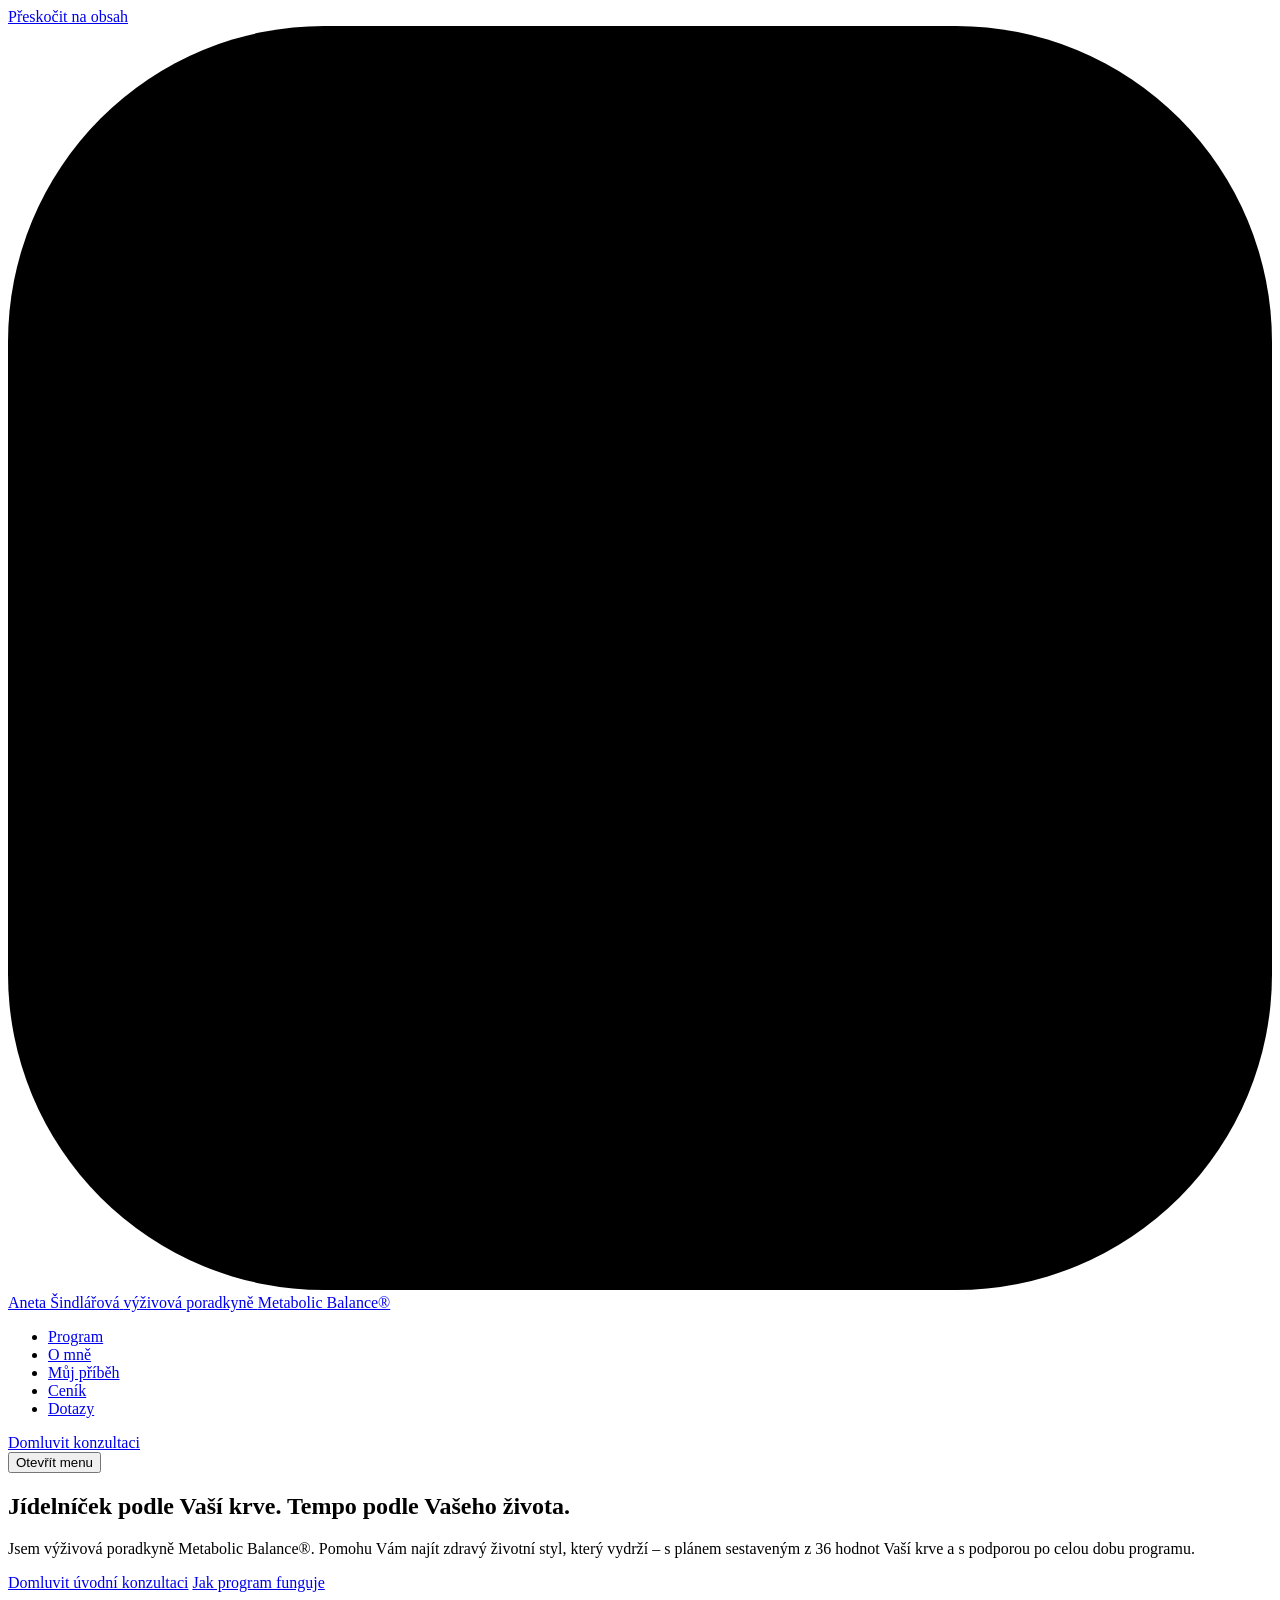
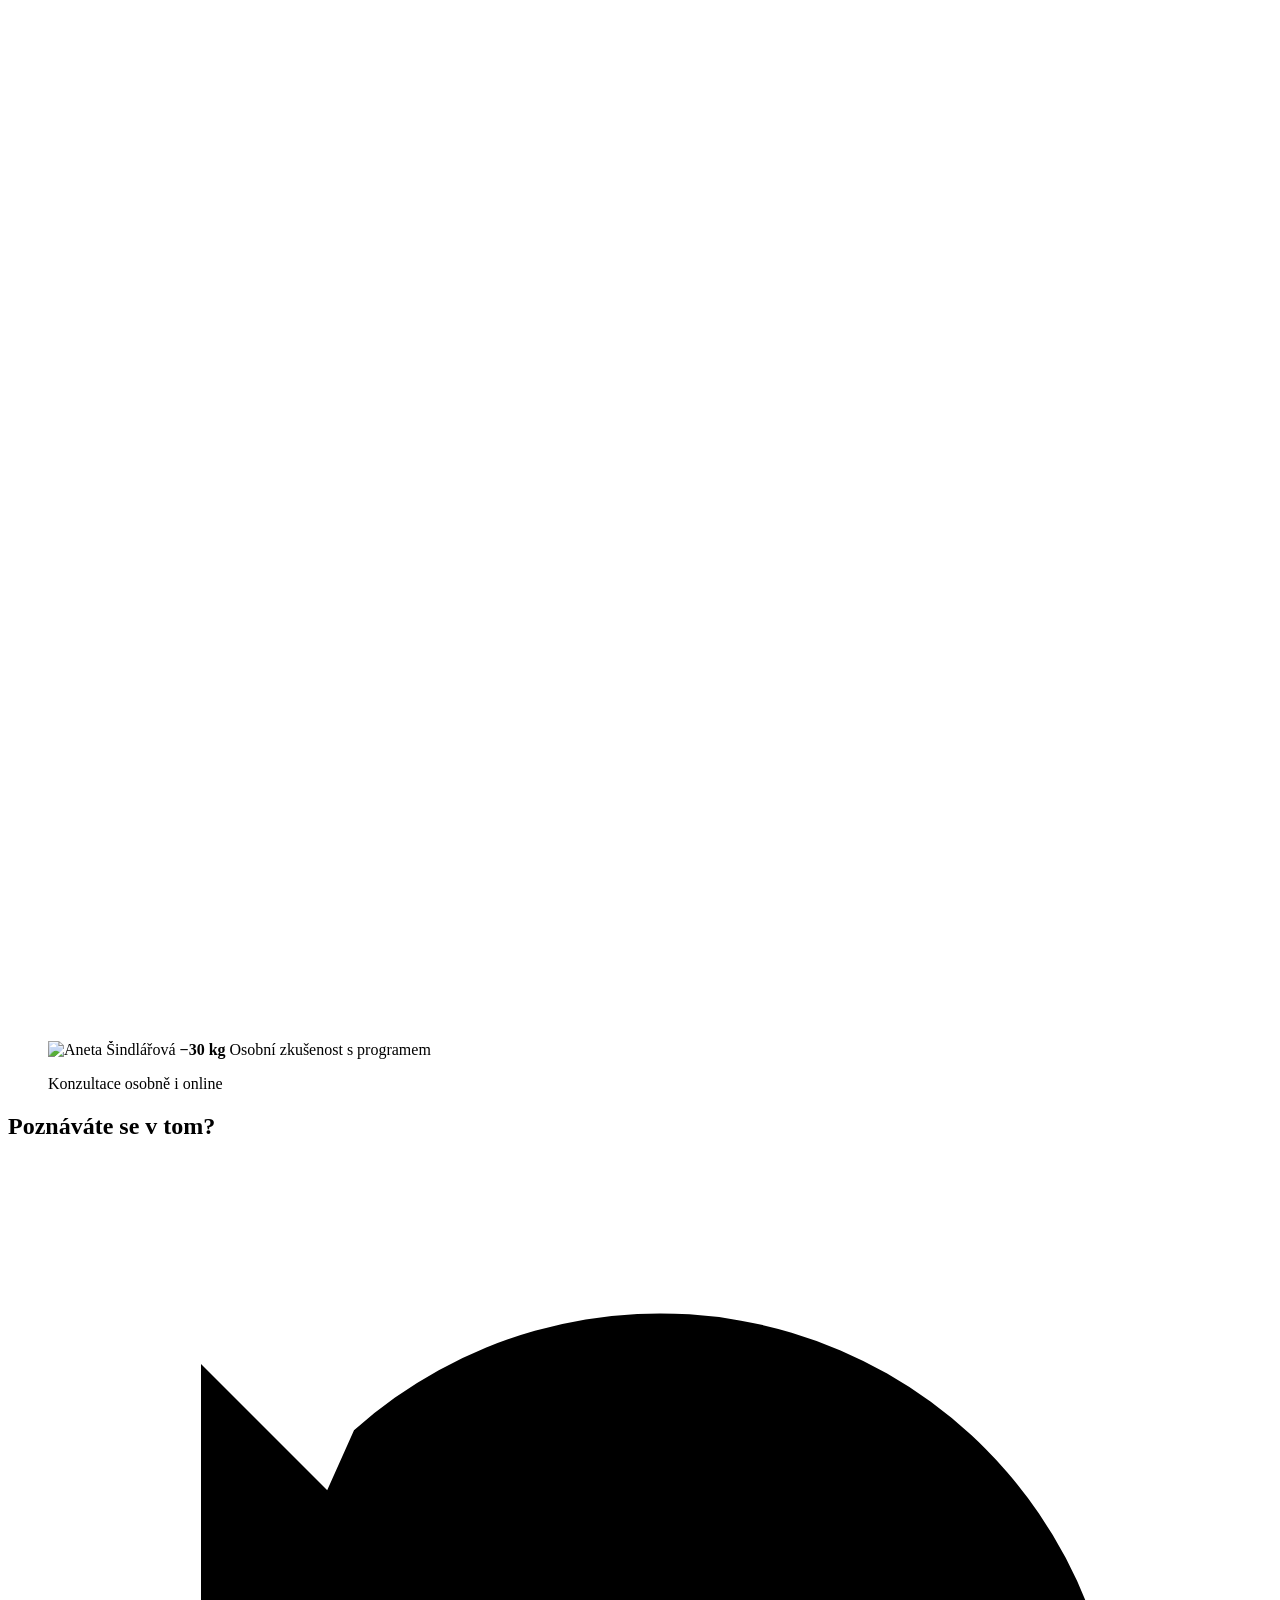
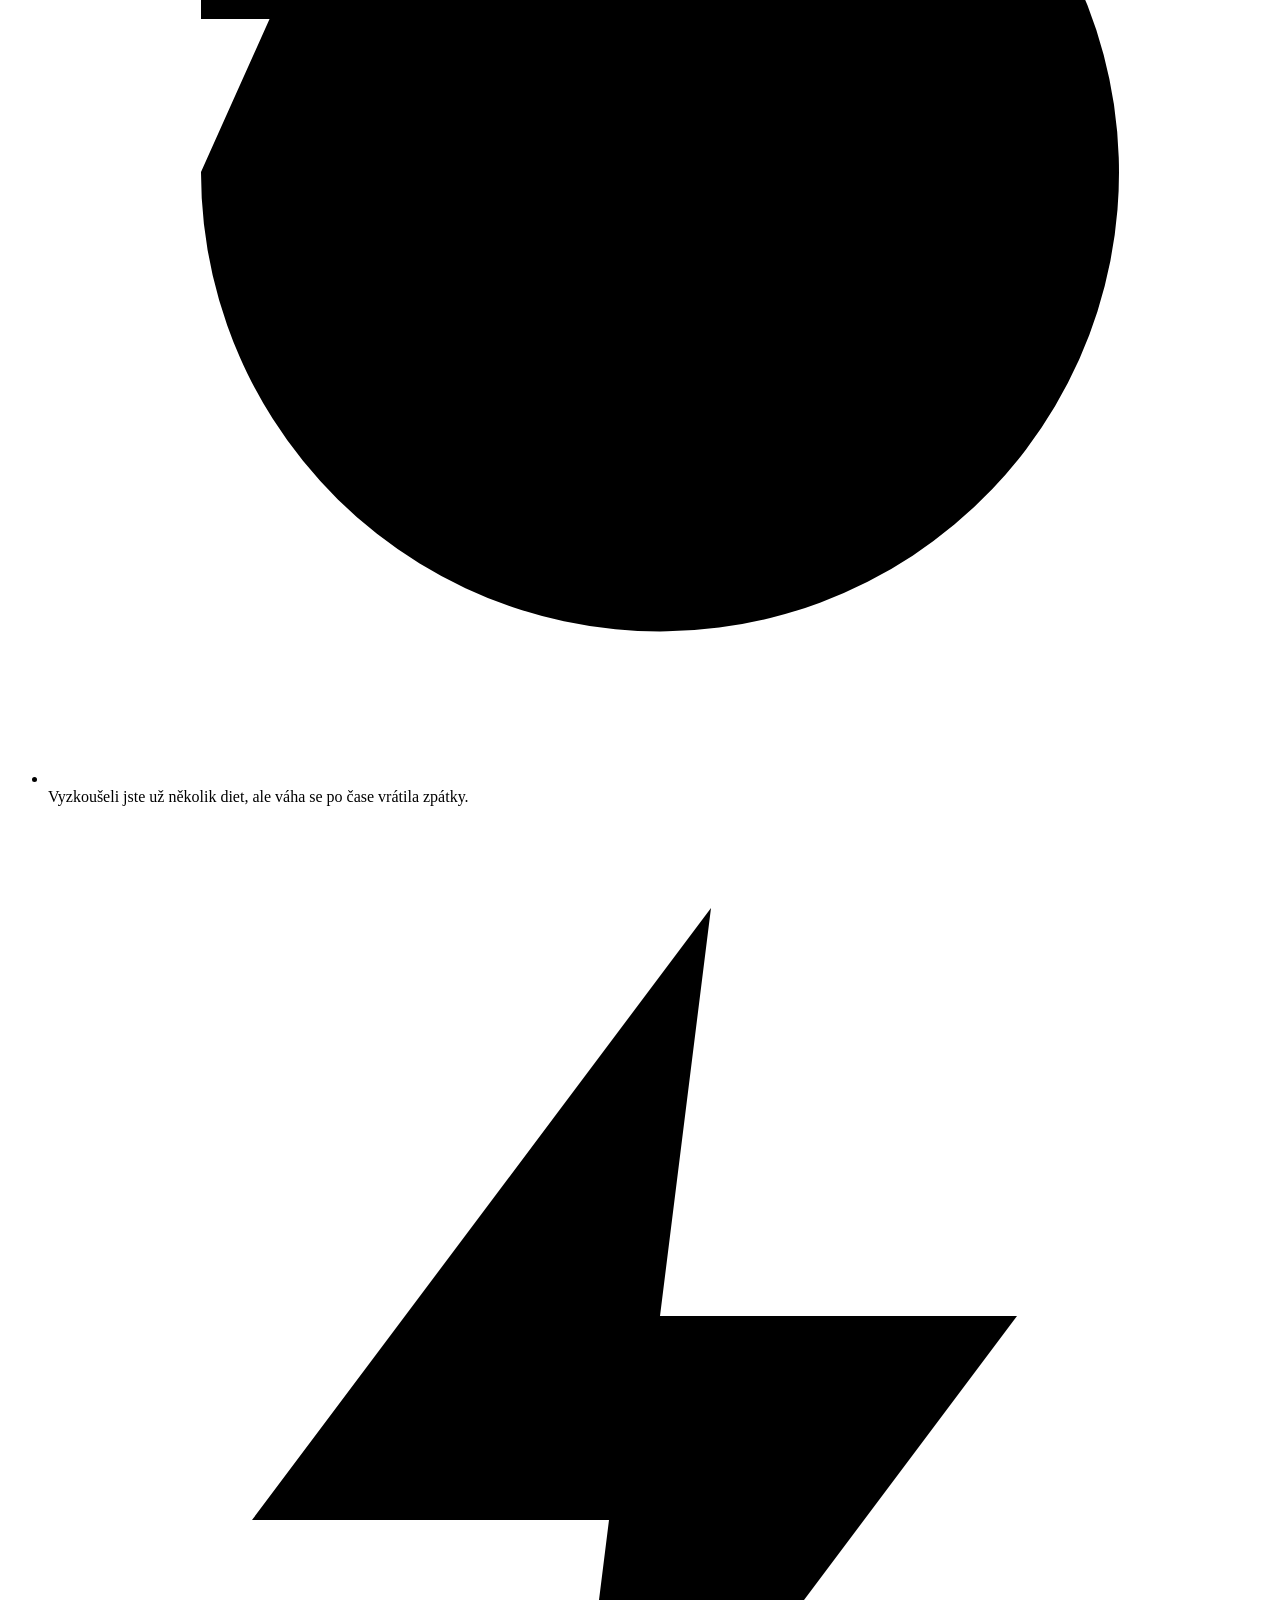
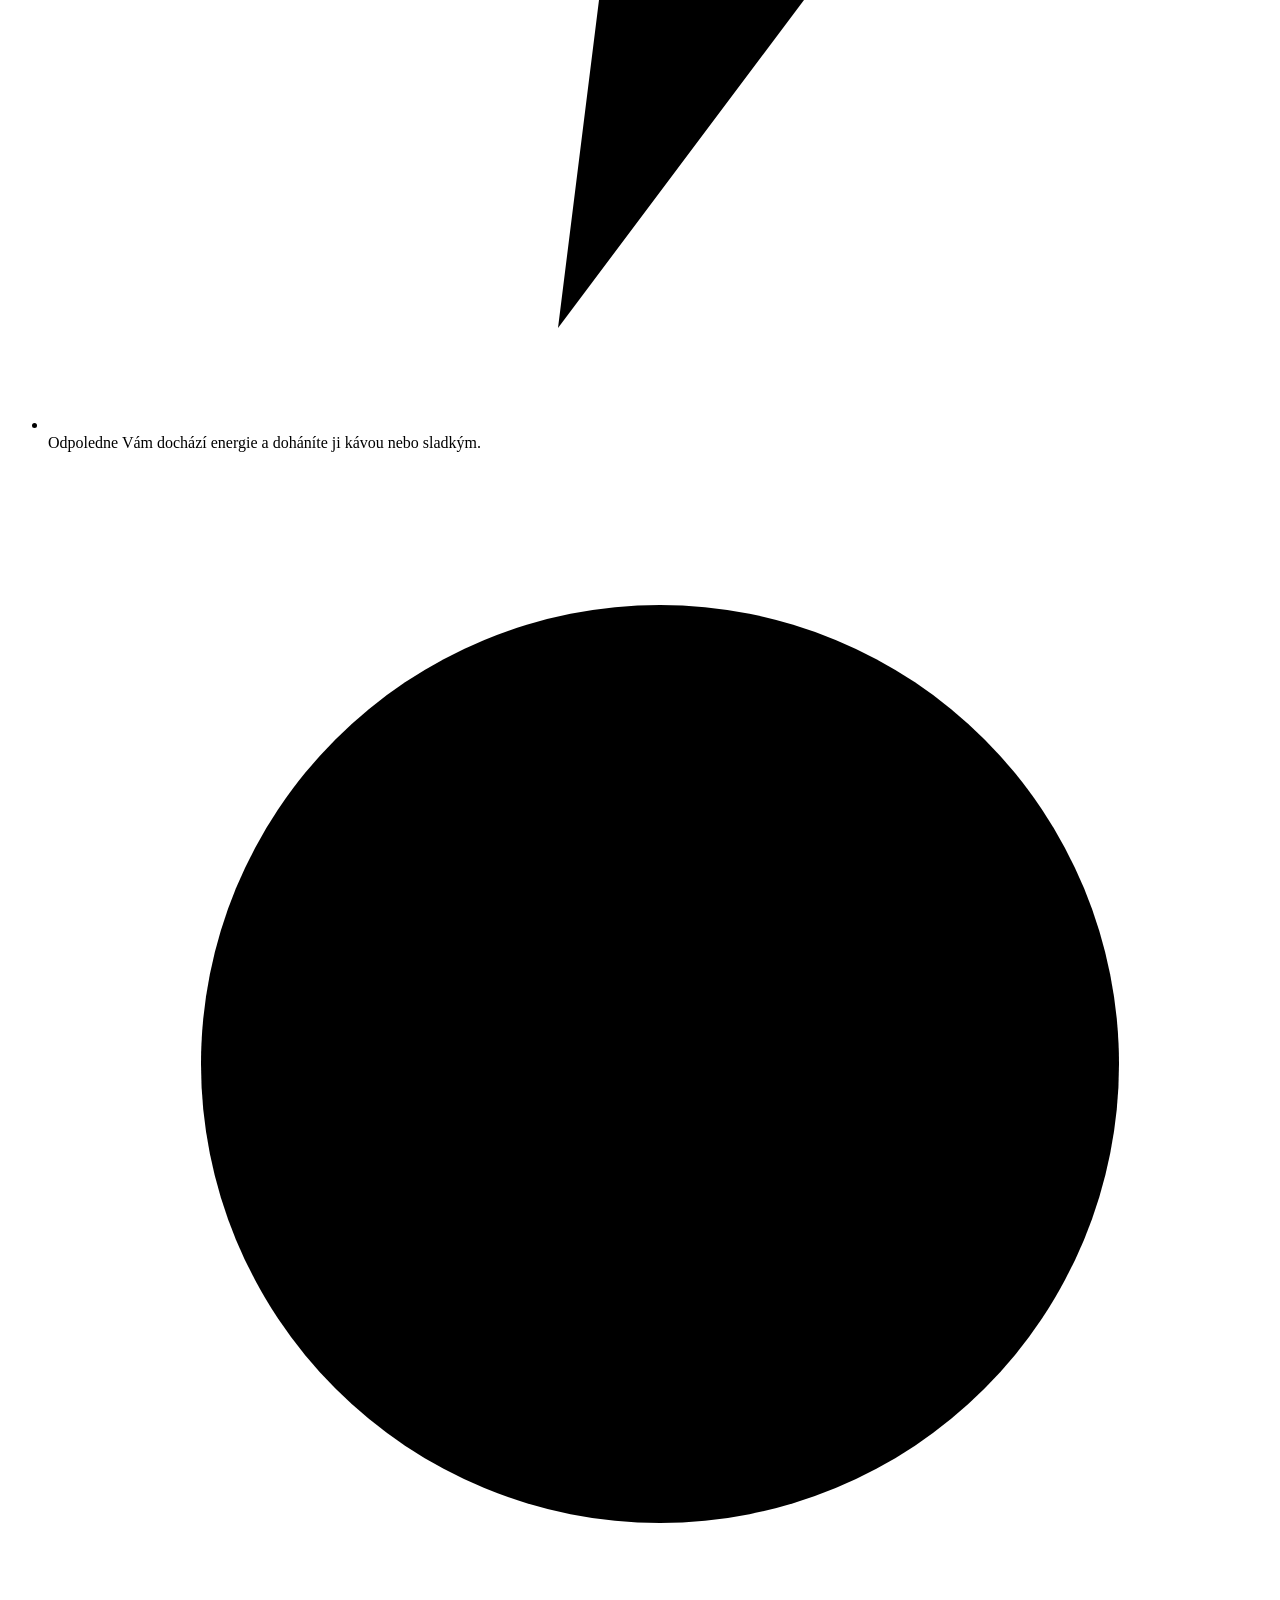
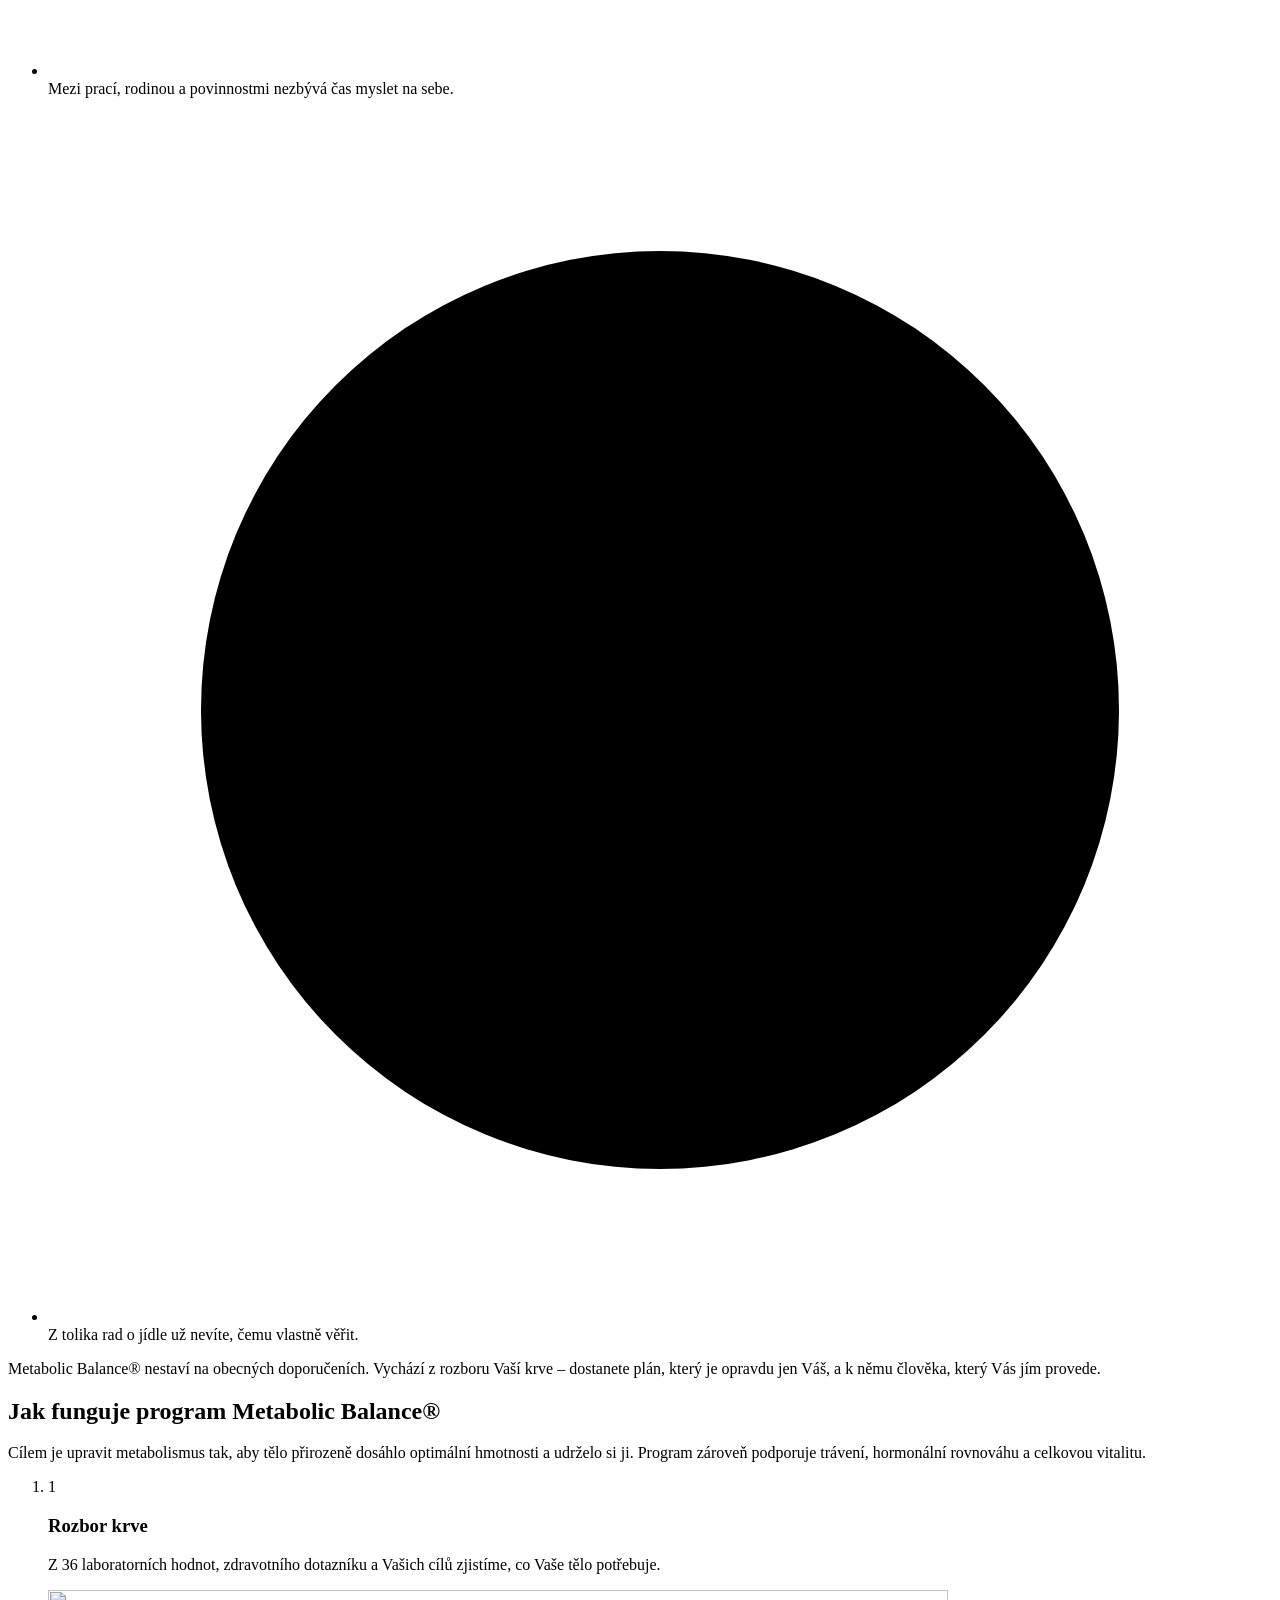
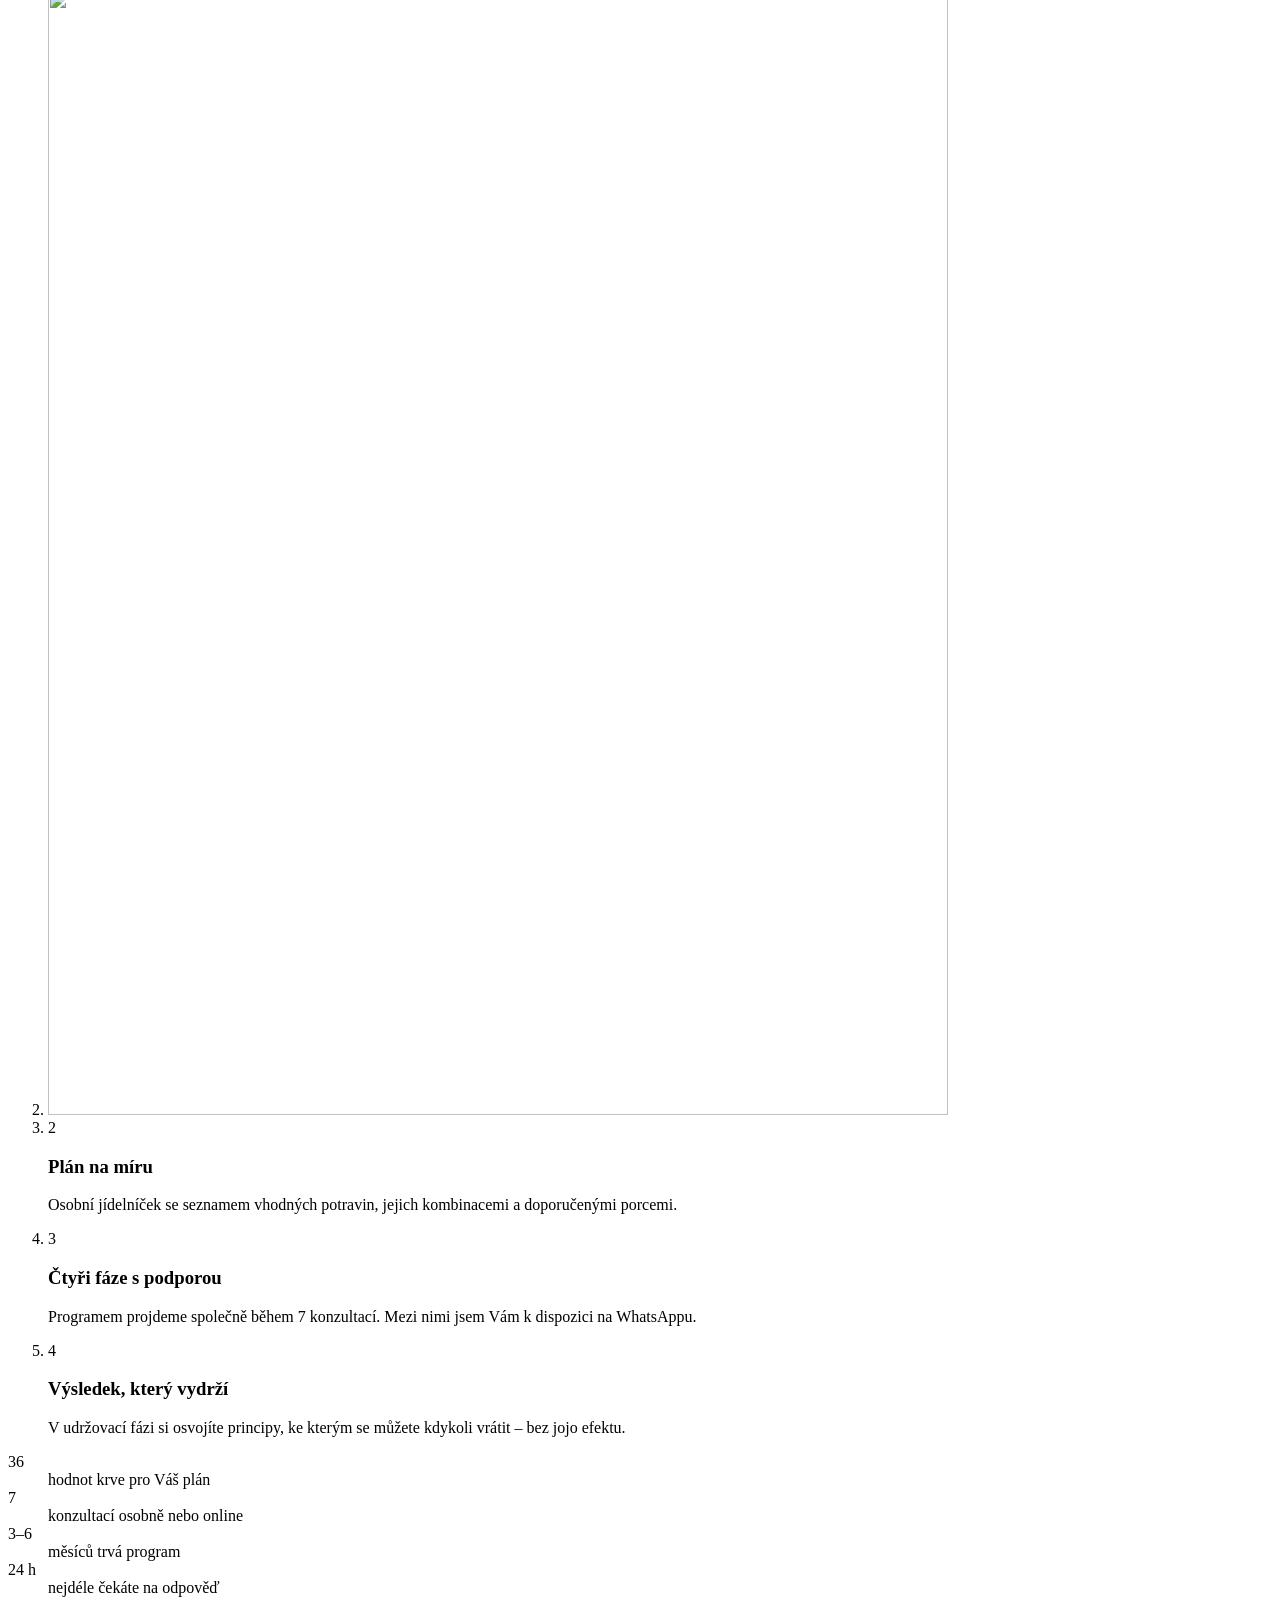
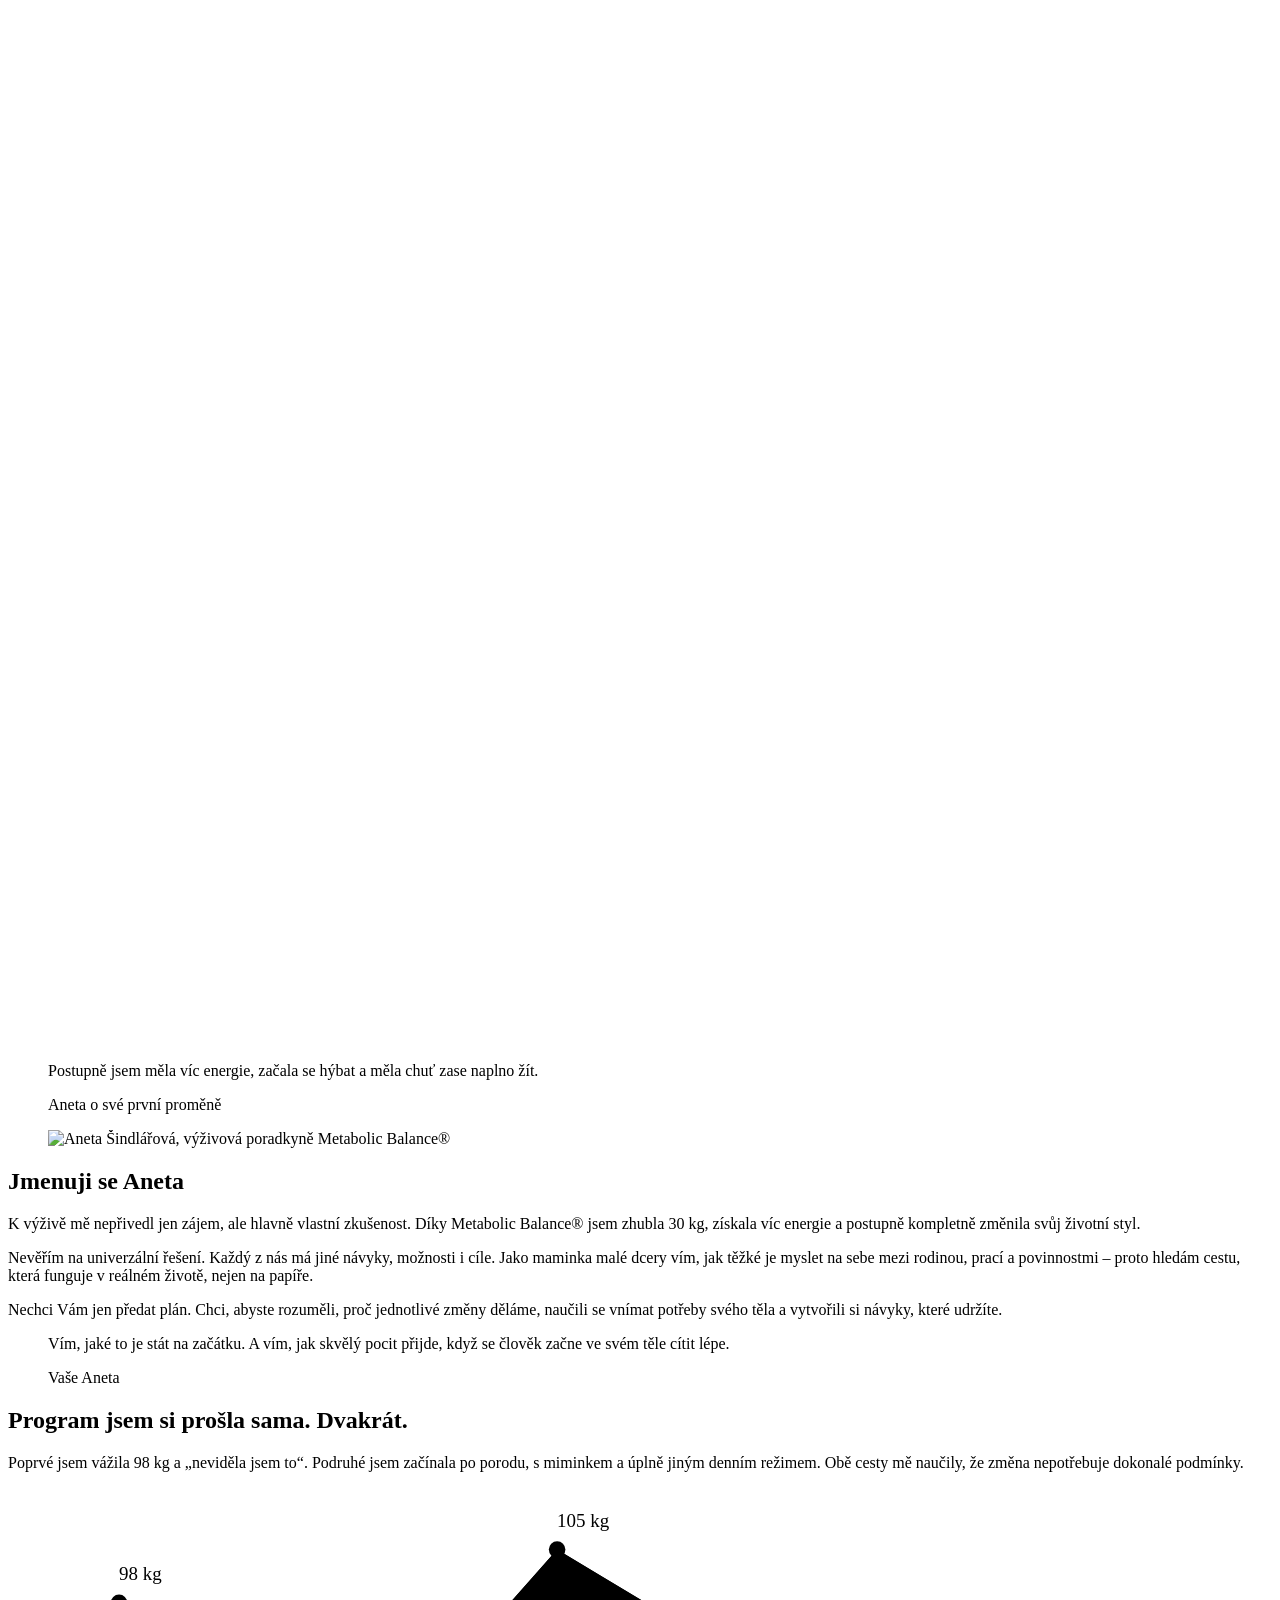
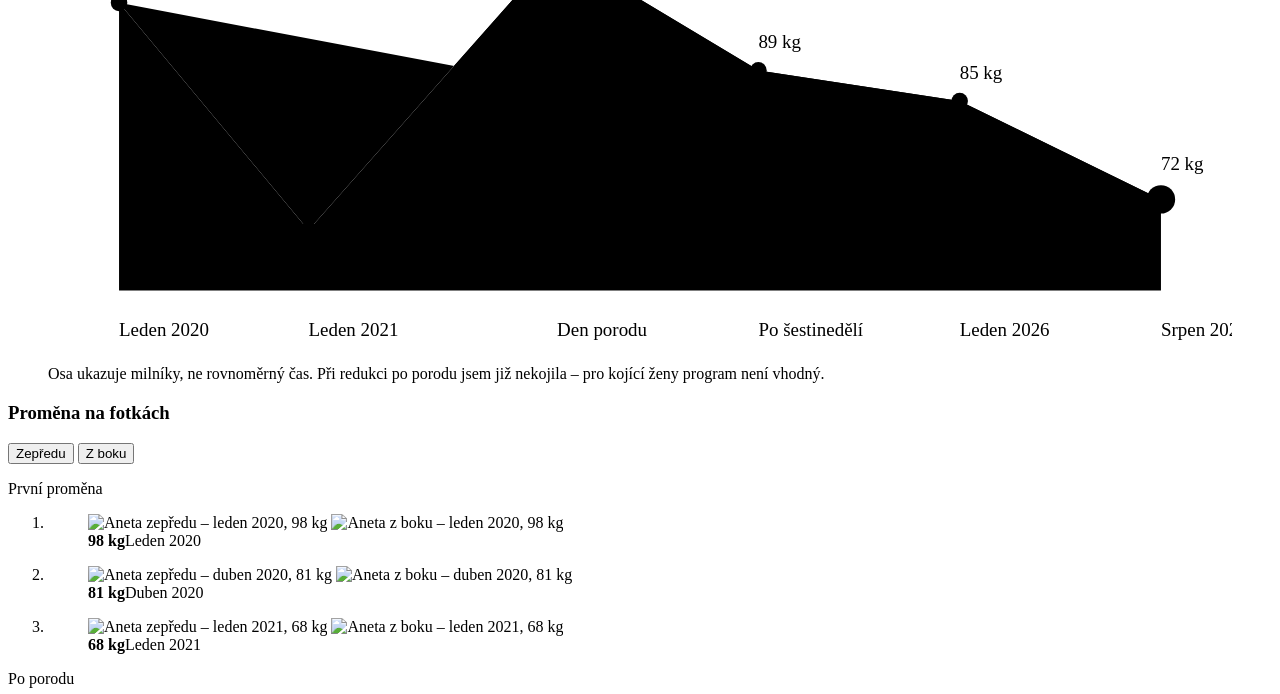
==== commit 151f5f5b: "Úklid: nová verze webu (v7) ve složce aneta-web Odstraněny duplicitní složky „aneta-web 2“, „aneta-w" ====
--- a/aneta-web/index.html
+++ b/aneta-web/index.html
@@ -62,7 +62,9 @@
         "honorificSuffix": "DiS.",
         "jobTitle": "Výživová poradkyně Metabolic Balance®",
         "url": "https://anetasindlarova.vercel.app/",
-        "image": "https://anetasindlarova.vercel.app/assets/img/og-image.jpg",
+        "image": "https://anetasindlarova.vercel.app/assets/img/aneta-1000.jpg",
+        "telephone": "+420739998919",
+        "email": "a.sindlarova@email.cz",
         "knowsAbout": ["výživové poradenství", "Metabolic Balance", "redukce hmotnosti", "individuální jídelníček", "změna stravovacích návyků"],
         "knowsLanguage": "cs"
       },
@@ -74,7 +76,18 @@
         "url": "https://anetasindlarova.vercel.app/",
         "image": "https://anetasindlarova.vercel.app/assets/img/og-image.jpg",
         "founder": { "@id": "https://anetasindlarova.vercel.app/#aneta" },
-        "areaServed": { "@type": "Country", "name": "Česká republika" },
+        "telephone": "+420739998919",
+        "email": "a.sindlarova@email.cz",
+        "address": {
+          "@type": "PostalAddress",
+          "streetAddress": "Těškovice 127",
+          "addressLocality": "Těškovice",
+          "postalCode": "747 64",
+          "addressRegion": "Moravskoslezský kraj",
+          "addressCountry": "CZ"
+        },
+        "identifier": { "@type": "PropertyValue", "propertyID": "IČO", "value": "29953057" },
+        "areaServed": [{ "@type": "AdministrativeArea", "name": "Moravskoslezský kraj" }, { "@type": "Country", "name": "Česká republika" }],
         "availableLanguage": "cs",
         "priceRange": "17 000 Kč",
         "makesOffer": {
@@ -90,12 +103,12 @@
         "@type": "FAQPage",
         "@id": "https://anetasindlarova.vercel.app/#dotazy",
         "mainEntity": [
-          { "@type": "Question", "name": "Jak dlouho program Metabolic Balance® trvá?", "acceptedAnswer": { "@type": "Answer", "text": "Zpravidla 3 až 6 měsíců. Sedm konzultací rozložíme podle Vašeho cíle a tempa." } },
-          { "@type": "Question", "name": "Jsou krevní odběry zahrnuté v ceně?", "acceptedAnswer": { "@type": "Answer", "text": "Ne. Laboratorní odběry si hradíte zvlášť, podle odběrného místa přibližně 900–1 200 Kč." } },
-          { "@type": "Question", "name": "Můžu konzultace absolvovat online?", "acceptedAnswer": { "@type": "Answer", "text": "Ano. Každou konzultaci můžete mít osobně nebo online." } },
-          { "@type": "Question", "name": "Co když si mezi konzultacemi nebudu vědět rady?", "acceptedAnswer": { "@type": "Answer", "text": "Napíšete mi na WhatsApp a odpovím nejpozději do 24 hodin. Plán máte navíc stále po ruce v mobilní aplikaci." } },
-          { "@type": "Question", "name": "Je program vhodný pro kojící ženy?", "acceptedAnswer": { "@type": "Answer", "text": "Ne, pro kojící ženy program Metabolic Balance® vhodný není." } },
-          { "@type": "Question", "name": "Musím přestat jíst všechno, co mám ráda?", "acceptedAnswer": { "@type": "Answer", "text": "Plán vychází z hodnot Vaší krve a obsahuje seznam vhodných potravin, jejich kombinace a porce. Na konzultacích spolu hledáme cestu, která funguje ve Vašem běžném životě." } }
+          { "@type": "Question", "name": "Jak dlouho program trvá?", "acceptedAnswer": { "@type": "Answer", "text": "Zpravidla 3 až 6 měsíců. Sedm konzultací rozložíme podle Vašeho cíle a tempa." } },
+          { "@type": "Question", "name": "Jsou krevní odběry zahrnuté v ceně?", "acceptedAnswer": { "@type": "Answer", "text": "Ne. Odběry si hradíte zvlášť v laboratoři, podle odběrného místa přibližně 900–1 200 Kč. Seznam potřebných hodnot dostanete na úvodní konzultaci." } },
+          { "@type": "Question", "name": "Můžu konzultace absolvovat online?", "acceptedAnswer": { "@type": "Answer", "text": "Ano. Každou konzultaci můžete mít osobně nebo online, podle toho, co Vám vyhovuje." } },
+          { "@type": "Question", "name": "Co když si mezi konzultacemi nebudu vědět rady?", "acceptedAnswer": { "@type": "Answer", "text": "Napište mi na WhatsApp – odpovídám nejpozději do 24 hodin. Svůj plán máte navíc stále po ruce v mobilní aplikaci." } },
+          { "@type": "Question", "name": "Musím přestat jíst všechno, co mám ráda?", "acceptedAnswer": { "@type": "Answer", "text": "Plán vychází z hodnot Vaší krve a obsahuje seznam vhodných potravin, jejich kombinace a porce. Na konzultacích spolu hledáme cestu, která funguje ve Vašem běžném životě." } },
+          { "@type": "Question", "name": "Je program vhodný pro kojící maminky?", "acceptedAnswer": { "@type": "Answer", "text": "Ne, pro kojící ženy program vhodný není. Ráda se s Vámi spojím, až budete mít kojení za sebou." } }
         ]
       }
     ]
@@ -111,18 +124,17 @@
         <svg class="brand__mark" viewBox="0 0 64 64" aria-hidden="true"><rect width="64" height="64" rx="16"/><g transform="rotate(-40 32 32)"><path d="M9.5 32 Q32 7 54.5 32 Q32 57 9.5 32Z"/><path class="brand__vein" d="M10 32H46"/></g></svg>
         <span class="brand__text">
           <span class="brand__name">Aneta Šindlářová</span>
-          <span class="brand__role">výživová poradkyně</span>
+          <span class="brand__role">výživová poradkyně <span class="brand__mb">Metabolic Balance®</span></span>
         </span>
       </a>
 
       <nav class="nav" id="menu" aria-label="Hlavní menu" data-nav>
         <ul class="nav__list">
           <li><a href="#program">Program</a></li>
+          <li><a href="#o-mne">O mně</a></li>
           <li><a href="#pribeh">Můj příběh</a></li>
-          <li><a href="#o-mne">O mně</a></li>
           <li><a href="#cenik">Ceník</a></li>
           <li><a href="#dotazy">Dotazy</a></li>
-          <li><a href="#reference">Reference</a></li>
         </ul>
         <a class="btn btn--dark nav__cta" href="#kontakt">Domluvit konzultaci</a>
       </nav>
@@ -163,8 +175,12 @@
             <img src="/assets/img/uvod-wide-1600.jpg" srcset="/assets/img/uvod-wide-900.jpg 900w, /assets/img/uvod-wide-1600.jpg 1600w, /assets/img/uvod-wide-2400.jpg 2400w" sizes="(min-width: 1440px) 1360px, 94vw" width="2400" height="1029" alt="Talíř se zeleninou, vejcem a avokádem – vyvážené jídlo podle plánu Metabolic Balance" fetchpriority="high" decoding="async">
           </picture>
           <figcaption class="hero__badge">
-            <strong>−30 kg</strong>
-            <span>Program jsem si nejdřív prošla sama</span>
+            <picture>
+              <source type="image/avif" srcset="/assets/img/aneta-avatar-192.avif">
+              <source type="image/webp" srcset="/assets/img/aneta-avatar-192.webp">
+              <img class="hero__avatar" src="/assets/img/aneta-avatar-192.jpg" width="96" height="96" alt="Aneta Šindlářová">
+            </picture>
+            <span><strong>−30 kg</strong> Osobní zkušenost s programem</span>
           </figcaption>
           <p class="hero__chip">Konzultace osobně i online</p>
         </figure>
@@ -250,79 +266,176 @@
       </div>
     </section>
 
-    <!-- PŘÍBĚH -->
-    <section class="section story" id="pribeh" aria-labelledby="pribeh-title">
+    <!-- O MNĚ A MŮJ PŘÍBĚH -->
+    <section class="section about" id="o-mne" aria-labelledby="o-mne-title">
       <div class="wrap">
-        <div class="head">
-          <h2 class="title" id="pribeh-title">Program jsem si prošla sama. Dvakrát.</h2>
-          <p class="head__text">Poprvé jsem vážila 98&nbsp;kg a „neviděla jsem to“. Podruhé jsem začínala po porodu, s miminkem a úplně jiným denním režimem. Obě cesty mě naučily, že změna nepotřebuje dokonalé podmínky.</p>
-        </div>
-
-        <figure class="journey" data-journey>
-          <div class="journey__scroll" tabindex="0" role="group" aria-label="Graf: moje váha v klíčových okamžicích">
-            <svg class="journey__chart" viewBox="0 0 1000 400" role="img" aria-labelledby="journey-t journey-d">
-              <title id="journey-t">Moje váha v klíčových okamžicích</title>
-              <desc id="journey-d">Začátek 98 kg, po prvním programu o 30 kg méně, v den porodu 105 kg, po šestinedělí 89 kg, v lednu 2026 85 kg a rok po porodu 72 kg.</desc>
-              <line class="journey__axis" x1="0" y1="340" x2="1000" y2="340"/>
-              <line class="journey__split" x1="325" y1="20" x2="325" y2="340"/>
-              <text class="journey__note" x="337" y="326">o několik let později</text>
-              <path class="journey__area" d="M60 97 L220 289 L430 52 L600 154 L770 180 L940 263 L940 340 L60 340Z"/>
-              <path class="journey__line" pathLength="1" d="M60 97 L220 289 L430 52 L600 154 L770 180 L940 263"/>
-              <g class="journey__dots">
-                <circle cx="60" cy="97" r="7"/><circle cx="220" cy="289" r="7"/><circle cx="430" cy="52" r="7"/>
-                <circle cx="600" cy="154" r="7"/><circle cx="770" cy="180" r="7"/><circle class="journey__end" cx="940" cy="263" r="12"/>
-              </g>
-              <g class="journey__kg">
-                <text x="60" y="78">98 kg</text><text x="220" y="326">−30 kg</text><text x="430" y="33">105 kg</text>
-                <text x="600" y="135">89 kg</text><text x="770" y="161">85 kg</text><text x="940" y="238">72 kg</text>
-              </g>
-              <g class="journey__when">
-                <text x="60" y="378">Začátek</text><text x="220" y="378">Po programu</text><text x="430" y="378">Den porodu</text>
-                <text x="600" y="378">Po šestinedělí</text><text x="770" y="378">Leden 2026</text><text x="940" y="378">Rok po porodu</text>
-              </g>
-            </svg>
-          </div>
-          <figcaption>Osa ukazuje milníky, ne rovnoměrný čas. Při redukci po porodu jsem již nekojila – pro kojící ženy program není vhodný.</figcaption>
-        </figure>
-
-        <div class="story__cols">
-          <article>
-            <h3>Začátek</h3>
-            <p>Můj tehdejší život stál na přejídání, spoustě piva a téměř žádném pohybu. Přestala jsem kupovat oblečení a kupovala jen boty – velikost nohy se neměnila. Až při prohlížení fotek jsem uviděla realitu a řekla si, že takhle to dál nejde.</p>
-          </article>
-          <article>
-            <h3>První proměna</h3>
-            <p>Plán mi sestavila maminka. První týden jsem byla unavená a pochybovala, jestli to zvládnu. Pak jsem se postavila na váhu: 3&nbsp;kg dole. To mě nakoplo – přišla energie, sport a radost z oblečení.</p>
-          </article>
-          <article>
-            <h3>Po porodu</h3>
-            <p>Plán jsem si znovu připnula na lednici, tentokrát s miminkem a méně časem. Rok po porodu vážím 72&nbsp;kg. Největší radost mi ale dělá, že jsem zase spokojená ve svém těle.</p>
-          </article>
-        </div>
-      </div>
-    </section>
-
-    <!-- O MNĚ -->
-    <section class="section about" id="o-mne" aria-labelledby="o-mne-title">
-      <div class="wrap about__grid">
-        <figure class="about__photo">
-          <!-- Až budete mít portrét, nahraďte soubory aneta-600/1000 ve složce assets/img (poměr 4 : 5). -->
-          <picture>
-            <source type="image/avif" srcset="/assets/img/aneta-600.avif 600w, /assets/img/aneta-1000.avif 1000w" sizes="(min-width: 960px) 40vw, 94vw">
-            <source type="image/webp" srcset="/assets/img/aneta-600.webp 600w, /assets/img/aneta-1000.webp 1000w" sizes="(min-width: 960px) 40vw, 94vw">
-            <img src="/assets/img/aneta-1000.jpg" srcset="/assets/img/aneta-600.jpg 600w, /assets/img/aneta-1000.jpg 1000w" sizes="(min-width: 960px) 40vw, 94vw" width="1000" height="1250" loading="lazy" decoding="async" alt="Jogurt s ořechy a lesním ovocem ve skleničce">
-          </picture>
-        </figure>
-
-        <div class="about__copy">
-          <h2 class="title" id="o-mne-title">Jmenuji se Aneta</h2>
-          <p class="about__lead">K výživě mě nepřivedl jen zájem, ale hlavně vlastní zkušenost. Díky Metabolic Balance® jsem zhubla 30&nbsp;kg, získala víc energie a postupně kompletně změnila svůj životní styl.</p>
-          <p>Nevěřím na univerzální řešení. Každý z nás má jiné návyky, možnosti i cíle. Jako maminka malé dcery vím, jak těžké je myslet na sebe mezi rodinou, prací a povinnostmi – proto hledám cestu, která funguje v reálném životě, nejen na papíře.</p>
-          <p>Nechci Vám jen předat plán. Chci, abyste rozuměli, proč jednotlivé změny děláme, naučili se vnímat potřeby svého těla a vytvořili si návyky, které udržíte.</p>
-          <blockquote class="about__quote">
-            <p>Vím, jaké to je stát na začátku. A vím, jak skvělý pocit přijde, když se člověk začne ve svém těle cítit lépe.</p>
-            <footer>Vaše Aneta</footer>
-          </blockquote>
+        <div class="about__grid">
+          <figure class="about__photo">
+            <picture>
+              <source type="image/avif" srcset="/assets/img/aneta-600.avif 600w, /assets/img/aneta-1000.avif 1000w" sizes="(min-width: 960px) 340px, (min-width: 600px) 300px, 70vw">
+              <source type="image/webp" srcset="/assets/img/aneta-600.webp 600w, /assets/img/aneta-1000.webp 1000w" sizes="(min-width: 960px) 340px, (min-width: 600px) 300px, 70vw">
+              <img src="/assets/img/aneta-1000.jpg" srcset="/assets/img/aneta-600.jpg 600w, /assets/img/aneta-1000.jpg 1000w" sizes="(min-width: 960px) 340px, (min-width: 600px) 300px, 70vw" width="1000" height="1250" loading="lazy" decoding="async" alt="Aneta Šindlářová, výživová poradkyně Metabolic Balance®">
+            </picture>
+          </figure>
+
+          <div class="about__copy">
+            <h2 class="title" id="o-mne-title">Jmenuji se Aneta</h2>
+            <p class="about__lead">K výživě mě nepřivedl jen zájem, ale hlavně vlastní zkušenost. Díky Metabolic Balance® jsem zhubla 30&nbsp;kg, získala víc energie a postupně kompletně změnila svůj životní styl.</p>
+            <p>Nevěřím na univerzální řešení. Každý z nás má jiné návyky, možnosti i cíle. Jako maminka malé dcery vím, jak těžké je myslet na sebe mezi rodinou, prací a povinnostmi – proto hledám cestu, která funguje v reálném životě, nejen na papíře.</p>
+            <p>Nechci Vám jen předat plán. Chci, abyste rozuměli, proč jednotlivé změny děláme, naučili se vnímat potřeby svého těla a vytvořili si návyky, které udržíte.</p>
+            <blockquote class="about__quote">
+              <p>Vím, jaké to je stát na začátku. A vím, jak skvělý pocit přijde, když se člověk začne ve svém těle cítit lépe.</p>
+              <footer>Vaše Aneta</footer>
+            </blockquote>
+          </div>
+        </div>
+
+        <div class="story" id="pribeh">
+          <div class="head story__head">
+            <h2 class="title" id="pribeh-title">Program jsem si prošla sama. Dvakrát.</h2>
+            <p class="head__text">Poprvé jsem vážila 98&nbsp;kg a „neviděla jsem to“. Podruhé jsem začínala po porodu, s miminkem a úplně jiným denním režimem. Obě cesty mě naučily, že změna nepotřebuje dokonalé podmínky.</p>
+          </div>
+
+          <figure class="journey" data-journey>
+            <div class="journey__scroll" tabindex="0" role="group" aria-label="Graf: moje váha v klíčových okamžicích">
+              <svg class="journey__chart" viewBox="0 0 1000 400" role="img" aria-labelledby="journey-t journey-d">
+                <title id="journey-t">Moje váha v klíčových okamžicích</title>
+                <desc id="journey-d">Leden 2020 98 kg, leden 2021 68 kg, v den porodu 105 kg, po šestinedělí 89 kg, v lednu 2026 85 kg a v srpnu 2026, rok po porodu, 72 kg.</desc>
+                <line class="journey__axis" x1="0" y1="340" x2="1000" y2="340"/>
+                <line class="journey__split" x1="325" y1="20" x2="325" y2="340"/>
+                <text class="journey__note" x="337" y="326">o několik let později</text>
+                <path class="journey__area" d="M60 97 L220 289 L430 52 L600 154 L770 180 L940 263 L940 340 L60 340Z"/>
+                <path class="journey__line" pathLength="1" d="M60 97 L220 289 L430 52 L600 154 L770 180 L940 263"/>
+                <g class="journey__dots">
+                  <circle cx="60" cy="97" r="7"/><circle cx="220" cy="289" r="7"/><circle cx="430" cy="52" r="7"/>
+                  <circle cx="600" cy="154" r="7"/><circle cx="770" cy="180" r="7"/><circle class="journey__end" cx="940" cy="263" r="12"/>
+                </g>
+                <g class="journey__kg">
+                  <text x="60" y="78">98 kg</text><text x="220" y="326">68 kg</text><text x="430" y="33">105 kg</text>
+                  <text x="600" y="135">89 kg</text><text x="770" y="161">85 kg</text><text x="940" y="238">72 kg</text>
+                </g>
+                <g class="journey__when">
+                  <text x="60" y="378">Leden 2020</text><text x="220" y="378">Leden 2021</text><text x="430" y="378">Den porodu</text>
+                  <text x="600" y="378">Po šestinedělí</text><text x="770" y="378">Leden 2026</text><text x="940" y="378">Srpen 2026</text>
+                </g>
+              </svg>
+            </div>
+            <figcaption>Osa ukazuje milníky, ne rovnoměrný čas. Při redukci po porodu jsem již nekojila – pro kojící ženy program není vhodný.</figcaption>
+          </figure>
+
+
+          <div class="gallery" data-gallery data-view="front">
+            <div class="gallery__head">
+              <h3 class="gallery__title">Proměna na fotkách</h3>
+              <div class="seg" role="group" aria-label="Pohled na fotky">
+                <button type="button" aria-pressed="true" data-view-btn="front">Zepředu</button>
+                <button type="button" aria-pressed="false" data-view-btn="side">Z boku</button>
+              </div>
+            </div>
+            <div class="gallery__rows">
+              <div class="gallery__row">
+                <p class="gallery__label">První proměna</p>
+                <ol class="gallery__track">
+                <li>
+                  <figure class="shot">
+                    <picture class="shot__front">
+                      <source type="image/avif" srcset="/assets/img/promena-1-zacatek-zepredu-360.avif 360w, /assets/img/promena-1-zacatek-zepredu-720.avif 720w" sizes="(min-width: 1000px) 18vw, 60vw">
+                      <source type="image/webp" srcset="/assets/img/promena-1-zacatek-zepredu-360.webp 360w, /assets/img/promena-1-zacatek-zepredu-720.webp 720w" sizes="(min-width: 1000px) 18vw, 60vw">
+                      <img src="/assets/img/promena-1-zacatek-zepredu-720.jpg" srcset="/assets/img/promena-1-zacatek-zepredu-360.jpg 360w, /assets/img/promena-1-zacatek-zepredu-720.jpg 720w" sizes="(min-width: 1000px) 18vw, 60vw" width="720" height="1200" loading="lazy" decoding="async" alt="Aneta zepředu – leden 2020, 98 kg">
+                    </picture>
+                    <picture class="shot__side">
+                      <source type="image/avif" srcset="/assets/img/promena-1-zacatek-zboku-360.avif 360w, /assets/img/promena-1-zacatek-zboku-720.avif 720w" sizes="(min-width: 1000px) 18vw, 60vw">
+                      <source type="image/webp" srcset="/assets/img/promena-1-zacatek-zboku-360.webp 360w, /assets/img/promena-1-zacatek-zboku-720.webp 720w" sizes="(min-width: 1000px) 18vw, 60vw">
+                      <img src="/assets/img/promena-1-zacatek-zboku-720.jpg" srcset="/assets/img/promena-1-zacatek-zboku-360.jpg 360w, /assets/img/promena-1-zacatek-zboku-720.jpg 720w" sizes="(min-width: 1000px) 18vw, 60vw" width="720" height="1200" loading="lazy" decoding="async" alt="Aneta z boku – leden 2020, 98 kg">
+                    </picture>
+                    <figcaption><strong>98 kg</strong><span>Leden 2020</span></figcaption>
+                  </figure>
+                </li>
+                <li>
+                  <figure class="shot">
+                    <picture class="shot__front">
+                      <source type="image/avif" srcset="/assets/img/promena-1-prubeh-zepredu-360.avif 360w, /assets/img/promena-1-prubeh-zepredu-720.avif 720w" sizes="(min-width: 1000px) 18vw, 60vw">
+                      <source type="image/webp" srcset="/assets/img/promena-1-prubeh-zepredu-360.webp 360w, /assets/img/promena-1-prubeh-zepredu-720.webp 720w" sizes="(min-width: 1000px) 18vw, 60vw">
+                      <img src="/assets/img/promena-1-prubeh-zepredu-720.jpg" srcset="/assets/img/promena-1-prubeh-zepredu-360.jpg 360w, /assets/img/promena-1-prubeh-zepredu-720.jpg 720w" sizes="(min-width: 1000px) 18vw, 60vw" width="720" height="1200" loading="lazy" decoding="async" alt="Aneta zepředu – duben 2020, 81 kg">
+                    </picture>
+                    <picture class="shot__side">
+                      <source type="image/avif" srcset="/assets/img/promena-1-prubeh-zboku-360.avif 360w, /assets/img/promena-1-prubeh-zboku-720.avif 720w" sizes="(min-width: 1000px) 18vw, 60vw">
+                      <source type="image/webp" srcset="/assets/img/promena-1-prubeh-zboku-360.webp 360w, /assets/img/promena-1-prubeh-zboku-720.webp 720w" sizes="(min-width: 1000px) 18vw, 60vw">
+                      <img src="/assets/img/promena-1-prubeh-zboku-720.jpg" srcset="/assets/img/promena-1-prubeh-zboku-360.jpg 360w, /assets/img/promena-1-prubeh-zboku-720.jpg 720w" sizes="(min-width: 1000px) 18vw, 60vw" width="720" height="1200" loading="lazy" decoding="async" alt="Aneta z boku – duben 2020, 81 kg">
+                    </picture>
+                    <figcaption><strong>81 kg</strong><span>Duben 2020</span></figcaption>
+                  </figure>
+                </li>
+                <li>
+                  <figure class="shot">
+                    <picture class="shot__front">
+                      <source type="image/avif" srcset="/assets/img/promena-1-po-zepredu-360.avif 360w, /assets/img/promena-1-po-zepredu-720.avif 720w" sizes="(min-width: 1000px) 18vw, 60vw">
+                      <source type="image/webp" srcset="/assets/img/promena-1-po-zepredu-360.webp 360w, /assets/img/promena-1-po-zepredu-720.webp 720w" sizes="(min-width: 1000px) 18vw, 60vw">
+                      <img src="/assets/img/promena-1-po-zepredu-720.jpg" srcset="/assets/img/promena-1-po-zepredu-360.jpg 360w, /assets/img/promena-1-po-zepredu-720.jpg 720w" sizes="(min-width: 1000px) 18vw, 60vw" width="720" height="1200" loading="lazy" decoding="async" alt="Aneta zepředu – leden 2021, 68 kg">
+                    </picture>
+                    <picture class="shot__side">
+                      <source type="image/avif" srcset="/assets/img/promena-1-po-zboku-360.avif 360w, /assets/img/promena-1-po-zboku-720.avif 720w" sizes="(min-width: 1000px) 18vw, 60vw">
+                      <source type="image/webp" srcset="/assets/img/promena-1-po-zboku-360.webp 360w, /assets/img/promena-1-po-zboku-720.webp 720w" sizes="(min-width: 1000px) 18vw, 60vw">
+                      <img src="/assets/img/promena-1-po-zboku-720.jpg" srcset="/assets/img/promena-1-po-zboku-360.jpg 360w, /assets/img/promena-1-po-zboku-720.jpg 720w" sizes="(min-width: 1000px) 18vw, 60vw" width="720" height="1200" loading="lazy" decoding="async" alt="Aneta z boku – leden 2021, 68 kg">
+                    </picture>
+                    <figcaption><strong>68 kg</strong><span>Leden 2021</span></figcaption>
+                  </figure>
+                </li>
+                </ol>
+              </div>
+              <div class="gallery__row">
+                <p class="gallery__label">Po porodu</p>
+                <ol class="gallery__track">
+                <li>
+                  <figure class="shot">
+                    <picture class="shot__front">
+                      <source type="image/avif" srcset="/assets/img/promena-2-leden-zepredu-360.avif 360w, /assets/img/promena-2-leden-zepredu-720.avif 720w" sizes="(min-width: 1000px) 18vw, 60vw">
+                      <source type="image/webp" srcset="/assets/img/promena-2-leden-zepredu-360.webp 360w, /assets/img/promena-2-leden-zepredu-720.webp 720w" sizes="(min-width: 1000px) 18vw, 60vw">
+                      <img src="/assets/img/promena-2-leden-zepredu-720.jpg" srcset="/assets/img/promena-2-leden-zepredu-360.jpg 360w, /assets/img/promena-2-leden-zepredu-720.jpg 720w" sizes="(min-width: 1000px) 18vw, 60vw" width="720" height="1200" loading="lazy" decoding="async" alt="Aneta zepředu – leden 2026, 4 měsíce po porodu, 85 kg">
+                    </picture>
+                    <picture class="shot__side">
+                      <source type="image/avif" srcset="/assets/img/promena-2-leden-zboku-360.avif 360w, /assets/img/promena-2-leden-zboku-720.avif 720w" sizes="(min-width: 1000px) 18vw, 60vw">
+                      <source type="image/webp" srcset="/assets/img/promena-2-leden-zboku-360.webp 360w, /assets/img/promena-2-leden-zboku-720.webp 720w" sizes="(min-width: 1000px) 18vw, 60vw">
+                      <img src="/assets/img/promena-2-leden-zboku-720.jpg" srcset="/assets/img/promena-2-leden-zboku-360.jpg 360w, /assets/img/promena-2-leden-zboku-720.jpg 720w" sizes="(min-width: 1000px) 18vw, 60vw" width="720" height="1200" loading="lazy" decoding="async" alt="Aneta z boku – leden 2026, 4 měsíce po porodu, 85 kg">
+                    </picture>
+                    <figcaption><strong>85 kg</strong><span>Leden 2026, 4 měsíce po porodu</span></figcaption>
+                  </figure>
+                </li>
+                <li>
+                  <figure class="shot">
+                    <picture class="shot__front">
+                      <source type="image/avif" srcset="/assets/img/promena-2-rok-zepredu-360.avif 360w, /assets/img/promena-2-rok-zepredu-720.avif 720w" sizes="(min-width: 1000px) 18vw, 60vw">
+                      <source type="image/webp" srcset="/assets/img/promena-2-rok-zepredu-360.webp 360w, /assets/img/promena-2-rok-zepredu-720.webp 720w" sizes="(min-width: 1000px) 18vw, 60vw">
+                      <img src="/assets/img/promena-2-rok-zepredu-720.jpg" srcset="/assets/img/promena-2-rok-zepredu-360.jpg 360w, /assets/img/promena-2-rok-zepredu-720.jpg 720w" sizes="(min-width: 1000px) 18vw, 60vw" width="720" height="1200" loading="lazy" decoding="async" alt="Aneta zepředu – srpen 2026, rok po porodu, 72 kg">
+                    </picture>
+                    <picture class="shot__side">
+                      <source type="image/avif" srcset="/assets/img/promena-2-rok-zboku-360.avif 360w, /assets/img/promena-2-rok-zboku-720.avif 720w" sizes="(min-width: 1000px) 18vw, 60vw">
+                      <source type="image/webp" srcset="/assets/img/promena-2-rok-zboku-360.webp 360w, /assets/img/promena-2-rok-zboku-720.webp 720w" sizes="(min-width: 1000px) 18vw, 60vw">
+                      <img src="/assets/img/promena-2-rok-zboku-720.jpg" srcset="/assets/img/promena-2-rok-zboku-360.jpg 360w, /assets/img/promena-2-rok-zboku-720.jpg 720w" sizes="(min-width: 1000px) 18vw, 60vw" width="720" height="1200" loading="lazy" decoding="async" alt="Aneta z boku – srpen 2026, rok po porodu, 72 kg">
+                    </picture>
+                    <figcaption><strong>72 kg</strong><span>Srpen 2026, rok po porodu</span></figcaption>
+                  </figure>
+                </li>
+                </ol>
+              </div>
+            </div>
+            <p class="gallery__note">Fotky jsou jen oříznuté a barevně sjednocené, postava není nijak upravená. Výsledky jsou individuální.</p>
+          </div>
+
+          <div class="story__cols">
+            <article>
+              <h3>Začátek</h3>
+              <p>Můj tehdejší život stál na přejídání, spoustě piva a téměř žádném pohybu. Přestala jsem kupovat oblečení a kupovala jen boty – velikost nohy se neměnila. Až při prohlížení fotek jsem uviděla realitu a řekla si, že takhle to dál nejde.</p>
+            </article>
+            <article>
+              <h3>První proměna</h3>
+              <p>Plán mi sestavila maminka. První týden jsem byla unavená a pochybovala, jestli to zvládnu. Pak jsem se postavila na váhu: 3&nbsp;kg dole. To mě nakoplo – přišla energie, sport a radost z oblečení.</p>
+            </article>
+            <article>
+              <h3>Po porodu</h3>
+              <p>Plán jsem si znovu připnula na lednici, tentokrát s miminkem a méně časem. Rok po porodu vážím 72&nbsp;kg. Největší radost mi ale dělá, že jsem zase spokojená ve svém těle.</p>
+            </article>
+          </div>
         </div>
 
         <aside class="mother" aria-labelledby="maminka-title">
@@ -332,8 +445,8 @@
             <p>Za každým z nich byl konkrétní člověk, jeho příběh, cíle a přání něco ve svém životě změnit. Právě její zkušenosti jsou pro mě obrovskou inspirací a s maminkou budu i nadále úzce spolupracovat.</p>
           </div>
           <dl class="mother__facts">
-            <div><dt>13 let</dt><dd>praxe s Metabolic Balance®</dd></div>
-            <div><dt>~1 400</dt><dd>individuálních výživových plánů</dd></div>
+            <div><dt>13&nbsp;let</dt><dd>praxe s Metabolic Balance®</dd></div>
+            <div><dt>~1&nbsp;400</dt><dd>individuálních výživových plánů</dd></div>
           </dl>
         </aside>
       </div>
@@ -409,7 +522,7 @@
       <div class="wrap faq__grid">
         <div class="faq__intro">
           <h2 class="title" id="dotazy-title">Časté dotazy</h2>
-          <p class="muted">Nenašli jste odpověď? <a href="#kontakt">Napište mi</a>, ráda poradím.</p>
+          <p class="muted">Nenašli jste odpověď? <a href="#kontakt">Ozvěte se mi</a>, ráda poradím.</p>
         </div>
         <div class="acc acc--plain" data-acc>
           <details>
@@ -440,8 +553,10 @@
       </div>
     </section>
 
-    <!-- REFERENCE -->
-    <section class="section refs" id="reference" aria-labelledby="reference-title">
+    <!-- REFERENCE – sekce je zatím skrytá (hidden). Až budou skutečné ohlasy klientů,
+         smažte atribut hidden u sekce níž a vraťte odkaz na Reference do menu
+         (v <nav class="nav"> a do patičky). -->
+    <section hidden class="section refs" id="reference" aria-labelledby="reference-title">
       <div class="wrap">
         <div class="refs__head">
           <h2 class="title" id="reference-title">Zkušenosti klientů</h2>
@@ -479,57 +594,27 @@
     <section class="section contact" id="kontakt" aria-labelledby="kontakt-title">
       <div class="wrap">
         <div class="contact__card">
+          <figure class="contact__photo">
+            <picture>
+              <source type="image/avif" srcset="/assets/img/kontakt-900.avif 900w, /assets/img/kontakt-1600.avif 1600w" sizes="(min-width: 960px) 44vw, 94vw">
+              <source type="image/webp" srcset="/assets/img/kontakt-900.webp 900w, /assets/img/kontakt-1600.webp 1600w" sizes="(min-width: 960px) 44vw, 94vw">
+              <img src="/assets/img/kontakt-1600.jpg" srcset="/assets/img/kontakt-900.jpg 900w, /assets/img/kontakt-1600.jpg 1600w" sizes="(min-width: 960px) 44vw, 94vw" width="1600" height="1067" loading="lazy" decoding="async" alt="Ruce u snídaně s hrnkem kávy a otevřeným časopisem">
+            </picture>
+          </figure>
           <div class="contact__side">
-            <figure class="contact__photo">
-              <picture>
-                <source type="image/avif" srcset="/assets/img/kontakt-900.avif 900w, /assets/img/kontakt-1600.avif 1600w" sizes="(min-width: 960px) 44vw, 94vw">
-                <source type="image/webp" srcset="/assets/img/kontakt-900.webp 900w, /assets/img/kontakt-1600.webp 1600w" sizes="(min-width: 960px) 44vw, 94vw">
-                <img src="/assets/img/kontakt-1600.jpg" srcset="/assets/img/kontakt-900.jpg 900w, /assets/img/kontakt-1600.jpg 1600w" sizes="(min-width: 960px) 44vw, 94vw" width="1600" height="1067" loading="lazy" decoding="async" alt="Ruce u snídaně s hrnkem kávy a otevřeným časopisem">
-              </picture>
-            </figure>
             <h2 class="title" id="kontakt-title">Udělejte první krok</h2>
-            <p>Napište mi pár slov o sobě a o tom, co byste chtěli změnit. Ozvu se a domluvíme úvodní konzultaci osobně nebo online.</p>
+            <p>Zavolejte mi nebo napište pár slov o sobě a o tom, co byste chtěli změnit. Domluvíme úvodní konzultaci osobně nebo online.</p>
+            <div class="contact__actions">
+              <a class="btn btn--dark" href="tel:+420739998919">Zavolat</a>
+              <a class="btn btn--ghost" href="https://wa.me/420739998919" target="_blank" rel="noopener">Napsat na WhatsApp</a>
+            </div>
             <ul class="contact__list">
-              <li><span>Telefon a WhatsApp</span><a href="tel:+420000000000">[+420 000 000 000]</a></li>
-              <li><span>E-mail</span><a href="mailto:info@example.cz">[info@vase-domena.cz]</a></li>
-              <li><span>Konzultace</span><span>[Město, adresa] nebo online</span></li>
+              <li><span>Telefon</span><a href="tel:+420739998919">+420 739 998 919</a></li>
+              <li><span>E-mail</span><a href="mailto:a.sindlarova@email.cz">a.sindlarova@email.cz</a></li>
+              <li><span>Adresa</span><a href="https://www.google.com/maps/search/?api=1&amp;query=T%C4%9B%C5%A1kovice%20127%2C%20747%2064" target="_blank" rel="noopener">Těškovice 127, 747 64</a></li>
+              <li><span>Konzultace</span><span>osobně nebo online</span></li>
             </ul>
           </div>
-
-          <!-- Formulář: na formspree.io si založte formulář a místo VAS_FORM_ID vložte jeho ID. -->
-          <form class="form" action="https://formspree.io/f/VAS_FORM_ID" method="POST" data-form>
-            <div class="field">
-              <label for="f-name">Jméno a příjmení</label>
-              <input id="f-name" name="jmeno" type="text" autocomplete="name" required>
-            </div>
-            <div class="form__row">
-              <div class="field">
-                <label for="f-email">E-mail</label>
-                <input id="f-email" name="email" type="email" autocomplete="email" inputmode="email" required>
-              </div>
-              <div class="field">
-                <label for="f-phone">Telefon <small>nepovinné</small></label>
-                <input id="f-phone" name="telefon" type="tel" autocomplete="tel" inputmode="tel">
-              </div>
-            </div>
-            <fieldset class="field">
-              <legend>Konzultace mi vyhovuje</legend>
-              <div class="chips">
-                <label class="chip"><input type="radio" name="forma" value="osobně" checked><span>Osobně</span></label>
-                <label class="chip"><input type="radio" name="forma" value="online"><span>Online</span></label>
-                <label class="chip"><input type="radio" name="forma" value="je mi to jedno"><span>Je mi to jedno</span></label>
-              </div>
-            </fieldset>
-            <div class="field">
-              <label for="f-msg">Co byste chtěli změnit?</label>
-              <textarea id="f-msg" name="zprava" rows="4"></textarea>
-            </div>
-            <input class="hp" type="text" name="_gotcha" tabindex="-1" autocomplete="off" aria-hidden="true">
-            <input type="hidden" name="_subject" value="Nová zpráva z webu">
-            <label class="consent"><input type="checkbox" name="souhlas" value="ano" required><span>Souhlasím se zpracováním osobních údajů za účelem odpovědi na můj dotaz.</span></label>
-            <button class="btn btn--dark btn--wide" type="submit">Odeslat zprávu</button>
-            <p class="form__status" role="status" aria-live="polite" data-form-status></p>
-          </form>
         </div>
       </div>
     </section>
@@ -540,17 +625,23 @@
       <div class="footer__brand">
         <p class="footer__name">Aneta Šindlářová, DiS.</p>
         <p>Výživová poradkyně Metabolic Balance®. Individuální jídelníček podle hodnot Vaší krve, konzultace osobně i online.</p>
+        <address class="footer__contact">
+          <a href="tel:+420739998919">+420 739 998 919</a><br>
+          <a href="mailto:a.sindlarova@email.cz">a.sindlarova@email.cz</a><br>
+          Těškovice 127, 747 64<br>
+          IČO: 29953057
+        </address>
       </div>
       <nav class="footer__nav" aria-label="Odkazy v patičce">
         <a href="#program">Program</a>
+        <a href="#o-mne">O mně</a>
         <a href="#pribeh">Můj příběh</a>
-        <a href="#o-mne">O mně</a>
         <a href="#cenik">Ceník</a>
         <a href="#dotazy">Časté dotazy</a>
         <a href="#kontakt">Kontakt</a>
       </nav>
       <div class="footer__legal">
-        <p>© <span data-year>2026</span> Aneta Šindlářová, DiS.</p>
+        <p>© <span data-year>2026</span> Aneta Šindlářová, DiS., IČO 29953057</p>
         <p>Metabolic Balance® je registrovaná ochranná známka. Více o metodě na <a href="https://www.metabolic-balance.com/" rel="noopener" target="_blank">metabolic-balance.com</a>.</p>
         <p>Fotografie: Unsplash (CC0) přes Wikimedia Commons.</p>
       </div>
